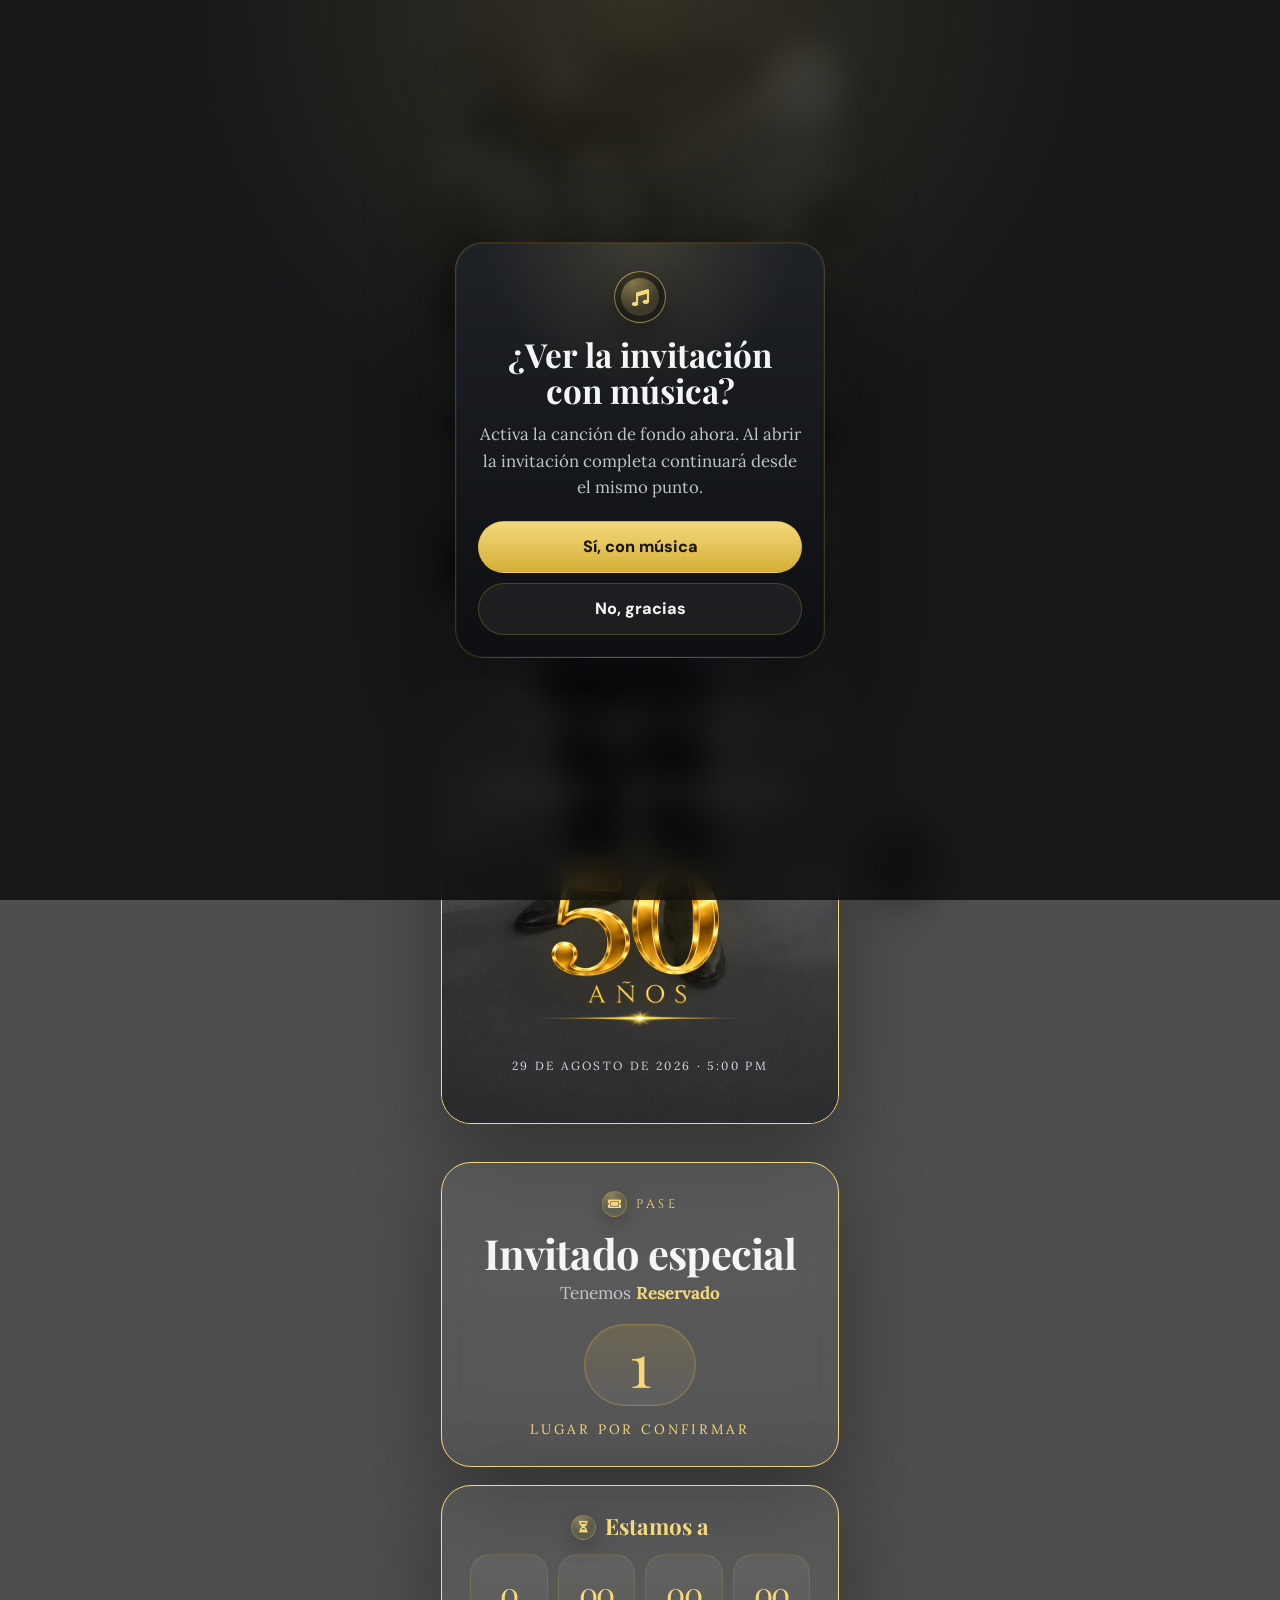
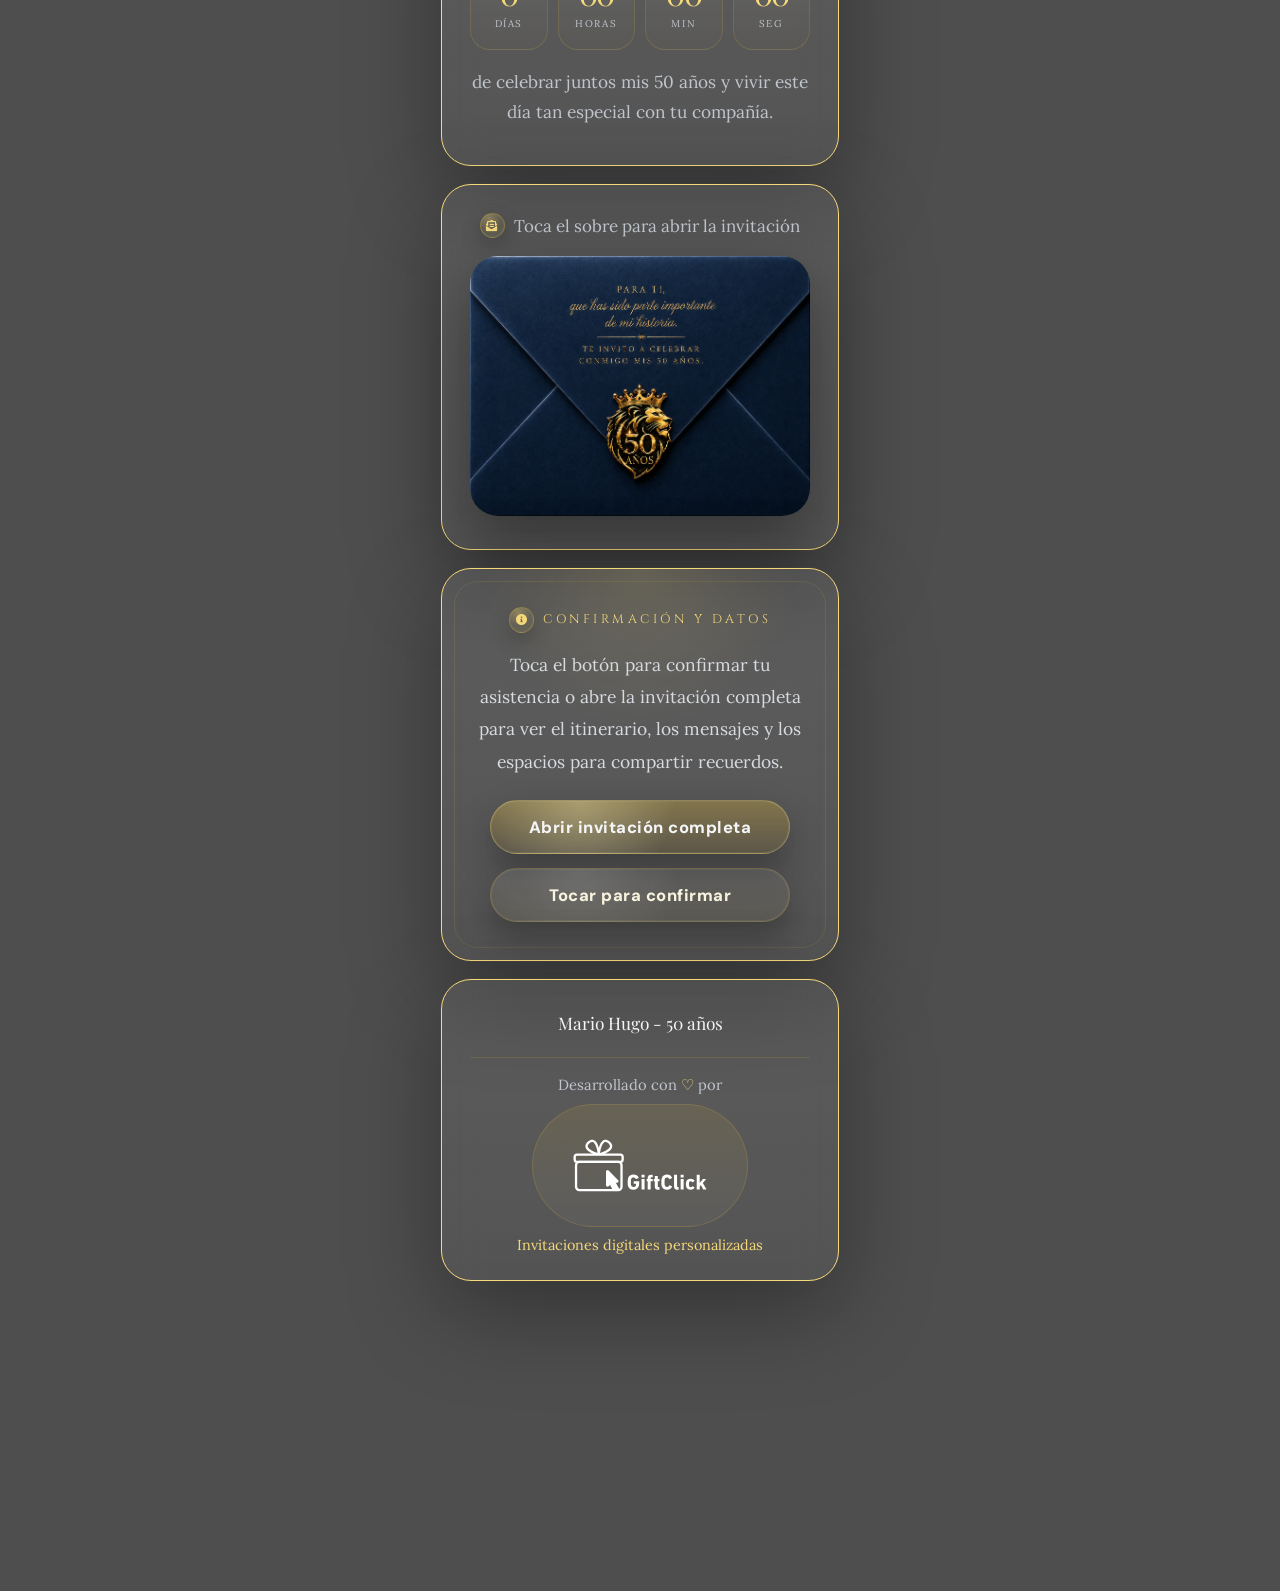
==== index.html @ 4c6c4f0a "sobreblue" ====
<!DOCTYPE html>
<html lang="es">
<head>
  <meta charset="UTF-8">
  <meta name="viewport" content="width=device-width, initial-scale=1.0">
  <title>Mario Hugo - 50 años</title>
  <meta name="description" content="Mario Hugo celebra 50 años. Te invito a compartir una noche de amistad, gratitud y grandes momentos el 29 de agosto de 2026.">
  <meta property="og:locale" content="es_PE">
  <meta property="og:type" content="website">
  <meta property="og:title" content="Invitación | Mario Hugo - 50 años">
  <meta property="og:description" content="Te invito a celebrar mis 50 años en una noche de amistad, gratitud y grandes momentos.">
  <meta property="og:image" content="assets/sobreblue.jpeg">
  <meta property="og:image:type" content="image/png">
  <meta property="og:image:width" content="1200">
  <meta property="og:image:height" content="630">
  <meta name="twitter:card" content="summary_large_image">
  <meta name="twitter:title" content="Invitación | Mario Hugo - 50 años">
  <meta name="twitter:description" content="Te invito a celebrar mis 50 años en una noche de amistad, gratitud y grandes momentos.">
  <meta name="twitter:image" content="assets/sobreblue.jpeg">
  <link rel="image_src" href="assets/sobreblue.jpeg">
  <link rel="stylesheet" href="https://fonts.googleapis.com/css2?family=Caveat:wght@400;700&amp;family=Cinzel:wght@400;600;700&amp;family=DM+Sans:wght@400;500;700;800&amp;family=Fraunces:opsz,wght@9..144,400;9..144,500;9..144,700;9..144,800&amp;family=Herr+Von+Muellerhoff&amp;family=Lora:wght@400;600&amp;family=Montserrat:wght@400;600;700&amp;family=Nunito:wght@400;600;700&amp;family=Playfair+Display:wght@400;600;700&amp;family=Roboto:wght@300;400;500&amp;display=swap">
  <link rel="stylesheet" href="https://use.fontawesome.com/releases/v5.6.1/css/all.css">
  <link rel="stylesheet" href="css/index.css">
  <link rel="stylesheet" href="css/invitacion-gray.css">
</head>
<body class="invitation-page cover-page" data-theme="birthday">
  <div id="content">
    <main class="page-shell cover-layout">
      <header class="hero-card cover-background overlay-surface">
        <div class="hero-stack">
          <p class="brand-line">Mario Hugo</p>
          <img style="margin-top: 150px;" class="hero-number" src="assets/logowell.png" alt="50 años">
          <h1 class="hero-name">Joven por siempre y para siempre</h1>
          <p class="hero-tag hero-tag--with-number hero-tag--cover-number">
            <img class="hero-tag-number hero-tag-number--large" src="assets/50bien.png" alt="50">
          </p>
          <p class="cover-date">29 de agosto de 2026 · 5:00 PM</p>
        </div>
      </header>

      <section class="pass-card card">
        <div class="section-title"><i class="fas fa-ticket-alt section-icon" aria-hidden="true"></i><span id="passes-title">Pase</span></div>
        <h2 id="name">Invitado especial</h2>
        <p class="reserved-line">Tenemos <span id="reserved-phrase">Reservado</span></p>
        <div id="passnumbers"><span id="passnumbers-value">1</span></div>
        <p id="places-text">Lugar por confirmar</p>
      </section>

      <section class="countdown-card card">
        <h2><i class="fas fa-hourglass-half section-icon" aria-hidden="true"></i><span>Estamos a</span></h2>
        <div id="timer" data-export-date="2026-08-29T17:00:00-04:00">
          <div class="time-unit">
            <div class="time-number" id="days">0</div>
            <div class="time-label">Días</div>
          </div>
          <div class="time-unit">
            <div class="time-number" id="hours">00</div>
            <div class="time-label">Horas</div>
          </div>
          <div class="time-unit">
            <div class="time-number" id="minutes">00</div>
            <div class="time-label">Min</div>
          </div>
          <div class="time-unit">
            <div class="time-number" id="seconds">00</div>
            <div class="time-label">Seg</div>
          </div>
        </div>
        <p class="hero-note">de celebrar juntos mis 50 años y vivir este día tan especial con tu compañía.</p>
      </section>

      <section class="envelope-card card">
        <p class="envelope-note"><i class="fas fa-envelope-open-text section-icon" aria-hidden="true"></i><span>Toca el sobre para abrir la invitación</span></p>
        <a href="home.html" id="envb" class="envelope-link" aria-label="Abrir invitación">
          <img class="envelope-image cartaInside" src="assets/sobreblue.jpeg" alt="Sobre de la invitación">
        </a>
      </section>

      <section class="card hero-span-2">
        <div class="section-title"><i class="fas fa-info-circle section-icon" aria-hidden="true"></i><span>Confirmación y datos</span></div>
        <p class="intro-copy">Toca el botón para confirmar tu asistencia o abre la invitación completa para ver el itinerario, los mensajes y los espacios para compartir recuerdos.</p>
        <div class="button-row">
          <a class="button" href="home.html">Abrir invitación completa</a>
          <a class="ghost-button" href="https://wa.me/51987584570?text=Hola%20Mario%20Hugo.%20Confirmo%20mi%20asistencia%20a%20tu%20cumplea%C3%B1os%20de%2050%20a%C3%B1os." target="_blank" rel="noreferrer">Tocar para confirmar</a>
        </div>
      </section>

      <footer class="footer-card brand-footer hero-span-2">
        <p class="footer-thanks">Mario Hugo - 50 años</p>
        <div class="giftclick-footer" aria-label="Publicidad GiftClick">
          <p class="made-with">Desarrollado con <span class="heartfooter">♡</span> por</p>
          <a class="giftclick-brand" href="https://www.facebook.com/giftclickbo" target="_blank" rel="noreferrer" aria-label="GiftClick">
            <img class="giftclick-logo" src="assets/giftclick-logo.svg" alt="GiftClick">
          </a>
          <p>Invitaciones digitales personalizadas</p>
        </div>
      </footer>
    </main>
  </div>

  <div id="music-player-bar" data-export-music-src="assets/music-nlllx8.mp3" data-export-music-title="Celebracion 50">
    <div id="player-content">
      <div id="track-info">
        <div id="track-title">Celebración 50</div>
        <div id="track-controls">
          <button id="play-btn" type="button" aria-label="Reproducir música">
            <svg viewBox="0 0 24 24" width="24" height="24" stroke="currentColor" fill="none">
              <polygon points="5 3 19 12 5 21 5 3"></polygon>
            </svg>
          </button>
          <button id="pause-btn" type="button" aria-label="Pausar música" style="display: none;">
            <svg viewBox="0 0 24 24" width="24" height="24" stroke="currentColor" fill="none">
              <line x1="10" y1="4" x2="10" y2="20"></line>
              <line x1="18" y1="4" x2="18" y2="20"></line>
            </svg>
          </button>
        </div>
      </div>
      <div id="progress-container">
        <div id="progress-bar">
          <div id="progress-current"></div>
        </div>
        <div id="time-display">00:00</div>
      </div>
    </div>
  </div>

  <script src="js/index.js"></script>
</body>
</html>
---- css/index.css ----
#editor-toolbar { position: fixed; top: 0px; left: 0px; right: 0px; box-sizing: border-box; z-index: 9998; min-height: 56px; padding: 10px 16px; background: linear-gradient(90deg, rgb(20, 184, 196) 0%, rgb(46, 139, 240) 56%, rgb(93, 61, 232) 100%); border-width: medium medium 1px; border-style: none none solid; border-color: currentcolor currentcolor rgba(255, 255, 255, 0.18); border-image: initial; backdrop-filter: blur(8px); border-radius: 0px; display: flex; justify-content: space-between; align-items: center; gap: 12px; overflow: auto hidden; box-shadow: rgba(0, 0, 0, 0.08) 0px 1px 0px; }
.toolbar-left, .toolbar-right { display: flex; gap: 6px; align-items: center; flex-wrap: nowrap; }
.toolbar-left { flex: 1 1 0%; justify-content: flex-start; min-width: 0px; }
.toolbar-right { flex: 1 1 0%; justify-content: flex-end; min-width: 0px; }
.toolbar-btn { padding: 8px 12px; border: 1px solid rgba(255, 255, 255, 0.24); background: rgba(255, 255, 255, 0.08); color: rgb(255, 255, 255); border-radius: 999px; cursor: pointer; font-size: 12px; font-weight: 600; transition: background 0.2s, border-color 0.2s, color 0.2s; font-family: "DM Sans", sans-serif; white-space: nowrap; display: inline-flex; align-items: center; gap: 6px; line-height: 1; }
.toolbar-btn svg { width: 14px; height: 14px; flex-shrink: 0; opacity: 0.95; }
.toolbar-btn:hover { background: rgba(255, 255, 255, 0.18); color: rgb(255, 255, 255); border-color: rgba(255, 255, 255, 0.35); }
.toolbar-btn.save { background: rgba(255, 255, 255, 0.16); border-color: rgba(255, 255, 255, 0.35); color: rgb(255, 255, 255); }
.toolbar-btn.save:hover { background: rgba(255, 255, 255, 0.24); color: rgb(255, 255, 255); border-color: rgba(255, 255, 255, 0.42); }
.toolbar-btn.publish { background: rgb(255, 255, 255); border-color: rgb(255, 255, 255); color: rgb(76, 29, 149); font-weight: 700; }
.toolbar-btn.publish:hover { background: rgba(255, 255, 255, 0.92); color: rgb(59, 22, 118); border-color: rgba(255, 255, 255, 0.92); }
.toolbar-btn.music { background: rgba(255, 255, 255, 0.08); border-color: rgba(255, 255, 255, 0.24); color: rgb(255, 255, 255); }
.toolbar-btn.music:hover { background: rgba(255, 255, 255, 0.18); border-color: rgba(255, 255, 255, 0.35); color: rgb(255, 255, 255); }
.toolbar-btn.live { background: rgb(63, 31, 148); border-color: rgb(63, 31, 148); color: rgb(255, 255, 255); }
.toolbar-btn.live:hover { background: rgb(49, 23, 123); color: rgb(255, 255, 255); border-color: rgb(49, 23, 123); }
.toolbar-btn.download { background: rgba(15, 118, 110, 0.9); border-color: rgba(255, 255, 255, 0.35); color: rgb(255, 255, 255); }
.toolbar-btn.download:hover { background: rgb(15, 118, 110); border-color: rgba(255, 255, 255, 0.55); }
.toolbar-btn.back { background: rgba(255, 255, 255, 0.08); border-color: rgba(255, 255, 255, 0.24); color: rgb(255, 255, 255); }
.toolbar-btn.back:hover { background: rgba(255, 255, 255, 0.18); border-color: rgba(255, 255, 255, 0.35); color: rgb(255, 255, 255); }
.toolbar-btn.modify { background: rgba(255, 255, 255, 0.08); border-color: rgba(255, 255, 255, 0.24); color: rgb(255, 255, 255); }
.toolbar-btn.modify:hover { background: rgba(255, 255, 255, 0.18); color: rgb(255, 255, 255); border-color: rgba(255, 255, 255, 0.35); }
#template-switcher { min-width: 180px; }
#template-switcher option { color: rgb(31, 19, 78); background: rgb(255, 255, 255); }
#status-message { color: rgba(255, 255, 255, 0.9); font-size: 11px; font-style: normal; font-weight: 500; letter-spacing: 0.03em; min-width: 200px; text-align: right; white-space: nowrap; opacity: 0.92; margin-left: 10px; }
@media (max-width: 900px) {
  #editor-toolbar { align-items: flex-start; flex-direction: column; padding: 10px 12px; }
  .toolbar-left, .toolbar-right { width: 100%; justify-content: flex-start; }
  #status-message { min-width: 0px; width: 100%; text-align: left; display: none; }
}
#content { display: none; width: 100%; max-width: 100%; }
body.read-only-view #content { padding-top: 30px !important; }
body.legacy-model-mode #content { padding-inline: 0px !important; padding-bottom: calc(150px + env(safe-area-inset-bottom, 0px)) !important; width: 100% !important; max-width: none !important; }
body.legacy-model-mode.read-only-view #content { padding-top: 0px !important; }
#loader { display: flex; flex-direction: column; justify-content: center; align-items: center; position: fixed; top: 0px; left: 0px; width: 100%; height: 100%; background-color: white; z-index: 9999; }
.loader1 { margin-top: -120px; }

@import url("https://fonts.googleapis.com/css2?family=Fraunces:ital,opsz,wght@0,9..144,100..900;1,9..144,100..900&display=swap");
@import url("https://fonts.googleapis.com/css2?family=Roboto:ital,wght@0,100;0,300;0,400;0,500;0,700;0,900;1,100;1,300;1,400;1,500;1,700;1,900&display=swap");
@import url("https://fonts.googleapis.com/css2?family=Calligraffitti&family=Dancing+Script:wght@400..700&display=swap");
@import url("https://fonts.googleapis.com/css2?family=PT+Serif:ital,wght@0,400;0,700;1,400;1,700&display=swap");
body { margin: 0px; padding: 0px; overflow-x: hidden; background-color: rgba(206, 206, 206, 0.16); font-family: Fraunces, Arial, sans-serif; width: 100%; height: 100vh; }
.flores { opacity: 0; }
#qrcode { width: 300px; }
#svggiftclick { width: 200px; height: 100px; margin-bottom: -29px; margin-left: -35px; }
#footerlink { background-color: transparent; margin: 0px; padding: 0px; width: 50px; height: 50px; box-shadow: none; }
footer { text-align: center; background-color: rgb(16, 83, 59); height: 150px; width: 100%; position: relative; margin-top: 160px; }
footer div p { margin-left: 50px; }
footer > p { font-size: 12px; }
.footergitfclick { text-align: center; display: flex; flex-direction: row; justify-content: space-around; align-items: center; }
.fl1 { text-align: center; margin-bottom: 2px; }
#envb { color: transparent; background-color: transparent; width: 350px; height: 360px; display: inline-block; }
h4 { text-align: center; color: rgb(16, 83, 59); }
#envb:hover { box-shadow: black 5px 8px 20px; }
.carta img { width: 380px; margin-top: -10px; margin-left: -15px; }
.cartaInside:hover { box-shadow: 5px 8px 20px !important; cursor: pointer; }
.backhome { text-align: center; margin-top: 50px; z-index: 5; position: relative; }
.backhome a, b2 { box-shadow: silver 5px 10px 15px; }
.backhome a:hover { box-shadow: gray 5px 10px 15px; }
.b2:hover { box-shadow: gray 5px 10px 15px; }
.fl { width: 250px; text-align: center; }
.textlet { display: flex; flex-direction: row; justify-content: center; font-size: 27px; }
.textlet2 { margin-bottom: -10px; }
.textlet1 { text-align: center; }
.textlet33 { display: block; margin-left: 25px; }
.textlet2 { font-size: 60px; color: rgb(199, 110, 66); margin-top: -2px; }
.letering { text-align: center; margin-top: 0px; font-family: "Dancing Script", cursive; font-optical-sizing: auto; font-weight: 800; font-style: normal; font-size: 60px; color: transparent; background-image: linear-gradient(90deg, rgb(155, 168, 160) 0%, rgb(100, 121, 108) 50%, rgb(16, 83, 59) 100%); background-clip: text; padding-inline: 15px; }
.floresHome { margin-top: -100px; }
.carta { text-align: center; margin-top: 25px; }
#floresHome { width: 250px; margin-top: -100px; z-index: -1; position: relative; opacity: 0; }
.totens { display: grid; grid-template-columns: 1fr 1fr; width: auto; place-items: center; gap: 20px; text-align: center; margin-bottom: 50px; }
.toten3 { grid-area: 1 / 1 / 2 / 2; }
.toten3a { grid-area: 2 / 1 / 3 / 2; }
.toten4 { width: 150px; grid-area: 1 / 2 / 2 / 3; }
.toten4a { grid-area: 2 / 2 / 3 / 3; }
.toten1 { margin-top: -15px; grid-area: 1 / 1 / 2 / 2; }
.toten2 { grid-area: 1 / 2 / 2 / 3; }
.toten1a { grid-area: 2 / 1 / 3 / 2; }
.toten2a { grid-area: 2 / 2 / 3 / 3; }
.templetext { margin-top: -45px; }
.toten3 { margin-top: 60px; }
.vendimiatext { padding-top: 15px; }
.countdown { text-align: center; font-weight: 200; color: rgb(185, 212, 195); position: absolute; background-color: rgba(0, 0, 0, 0.22); top: 0px; left: 0px; right: 0px; margin: 0px auto; width: 100%; padding-top: 20px; }
.countdown h1 { font-weight: 500; text-transform: uppercase; }
.countdown h2 { font-weight: 400; }
#timer { display: flex; justify-content: center; align-items: center; background-color: rgba(0, 0, 0, 0.25); padding: 20px; border-radius: 10px; box-shadow: rgba(0, 0, 0, 0.1) 0px 0px 10px; }
.time-unit { font-size: 48px; margin: 0px 5px; }
.time-labels { display: flex; justify-content: center; margin-top: 10px; }
.time-label { font-size: 18px; margin: 0px 10px; font-weight: 400; padding-inline-end: 15px; }
#containerroses { width: 100%; height: 100%; position: fixed; top: 0px; left: 0px; z-index: 1; overflow: hidden; }
.dot { width: 35px; height: 35px; position: absolute; background: none center center / 100% 100% no-repeat; }
#logo { left: 50%; top: 50%; position: absolute; border-radius: 10px; transform: translate(-50%, -50%); }
#png-container { background-image: url("../assets/ondas-1611cfx.png"); background-size: cover; background-position: center center; height: 185px; margin-top: -160px; z-index: 6; position: relative; }
.flores { width: 50%; padding-top: 500px; margin-bottom: -45px; z-index: 2; }
.flores1 { width: 50%; padding-top: 500px; margin-bottom: -40px; visibility: hidden; }
.name-special { font-family: "Dancing Script", cursive; font-optical-sizing: auto; font-weight: 800; font-style: normal; font-size: 55px; rotate: -15deg; color: rgb(52, 99, 80); z-index: 2; overflow: hidden; }
.containerf { margin-top: -285px; z-index: 2; }
.lineH { display: flex; justify-content: center; z-index: 2; }
svg#flower-frame { width: 100%; padding-top: 70px; padding-bottom: 25px; z-index: 2; position: relative; }
.date span { font-size: 100px; z-index: 2; }
.lineA { z-index: 2; font-size: 180px; margin-top: -60px; margin-bottom: -60px; font-family: "PT Serif"; font-weight: 1000; color: transparent; }
#Footer_group_1_, [id^="PinkFlowerGroup"], [id^="BaseGroup"] path, [id^="LeafGroup"] path, path[id^="Stroke"], g[id^="BudGroup"] g[id^="BudGroup"] g[id^="Bud"], #Bud8_1_, #Bud10_1_, #Bud23_1_, #Bud26_1_, [id^="Dots"], [id^="Flourish"] { visibility: hidden; }
.leave2 { position: absolute; top: -31%; right: 50%; transform: translateX(-50%); width: 263px; height: 224px; animation: 2s ease-out 0s 1 normal forwards running fall; }
.leave2 img { position: absolute; top: 0px; left: 0px; width: 100%; height: 100%; filter: opacity(70%); }
@keyframes fall { 
  0% { transform: translateY(-100%) rotate(0deg); }
  100% { transform: translateY(100%) rotate(360deg); }
}
.leave2 path { stroke-width: 2; stroke: white; stroke-dasharray: 500; stroke-dashoffset: 500; animation: 6s ease 0s 1 normal forwards running draw; }
.leave { position: absolute; top: 60%; right: 0px; transform: translateY(-50%); width: 230px; height: 394px; }
.leave svg { width: 130%; height: 70%; overflow: hidden; vertical-align: middle; }
.leave path { stroke-width: 2; stroke: white; stroke-dasharray: 500; stroke-dashoffset: 500; animation: 6s ease 0s 1 normal forwards running draw; }
@keyframes draw { 
  0% { stroke-dashoffset: 500; }
  100% { stroke-dashoffset: 0; }
}
p { color: rgb(100, 121, 108); margin-top: 0px; margin-bottom: 10px; }
a { text-decoration: none; color: white; background-color: rgb(16, 83, 59); border-radius: 15px; padding: 10px 15px; box-shadow: rgba(0, 0, 0, 0.2) 0px 2px 5px; }
.tittle { margin-bottom: 10px; margin-top: 25px; }
#openModalBtn { text-decoration: none; color: white; background-color: rgb(16, 83, 59); border-radius: 15px; padding: 10px 15px; box-shadow: rgba(0, 0, 0, 0.2) 0px 2px 5px; border-width: medium; border-style: none; border-color: currentcolor; border-image: initial; cursor: pointer; font-size: 16px; font-family: Fraunces, Arial, sans-serif; }
#openModalBtn:hover { box-shadow: gray 5px 10px 15px; }
.container { background-image: url("../assets/golden-151hbz9.jpg"); background-size: cover; background-position: center center; display: flex; flex-direction: column; justify-content: center; align-items: center; }
.animation5, .container1, .container2, .container3, .container4 { opacity: 0; transition: opacity 1.5s ease-out; margin-top: 80px; }
.animation5.show, .container1.show, .container2.show, .container3.show, .container4.show { opacity: 1; }
.container1 { background-image: url("../assets/golden1-1ww433a.jpg"); background-size: cover; background-position: center center; display: flex; flex-direction: column; justify-content: center; align-items: center; }
.container2 { background-image: url("../assets/golden2-1j0ussv.jpg"); background-size: cover; background-position: center center; display: flex; flex-direction: column; justify-content: center; align-items: center; }
.container3 { background-image: none; background-size: cover; background-position: center center; display: flex; flex-direction: column; justify-content: center; align-items: center; }
#space { margin-bottom: 30px; }
.container3-5 { background-image: url("../assets/download-1aw3yct.svg"); background-size: cover; background-position: center center; display: flex; flex-direction: column; justify-content: center; align-items: center; }
.container4 { background-image: url("../assets/golden4-zfjnz5.jpg"); background-size: cover; background-position: center center; display: flex; flex-direction: column; justify-content: center; align-items: center; }
.container5 { background-image: url("../assets/golden5-m8d8ya.jpg"); background-size: cover; background-position: center center; display: flex; flex-direction: column; justify-content: center; align-items: center; }
.containerHome { background-image: url("../assets/golden6-y966t7.jpg"); background-size: cover; background-position: center center; display: flex; flex-direction: column; justify-content: center; align-items: center; margin-bottom: 100px; }
.lineY { display: inline-flex; justify-content: center; padding: 0px; height: 80px; }
.names { display: block; background-image: linear-gradient(90deg, rgb(155, 168, 160) 0%, rgb(100, 121, 108) 50%, rgb(16, 83, 59) 100%); background-clip: text; z-index: 1; text-align: center; overflow: hidden; position: relative; margin-top: 25px; opacity: 0; transform: translateX(-100px); transition: opacity 1s ease-out, transform 1s ease-out; }
.names.show { opacity: 1; transform: translateX(0px); }
.name-1, .name-2 { font-size: 2.5rem; color: transparent; padding-inline: 20px; }
.name-2 { }
.heart { position: absolute; z-index: 1; width: 50px; height: 0px; }
.heart::before, .heart::after { position: absolute; content: ""; left: 25px; top: 0px; width: 25px; height: 40px; background: rgb(52, 99, 80); border-radius: 25px 25px 0px 0px; transform: rotate(-45deg); transform-origin: 0px 100%; }
.heart::after { left: 0px; transform: rotate(45deg); transform-origin: 100% 100%; }
.heart { animation-name: heart; animation-duration: 2s; animation-delay: 1s; animation-iteration-count: infinite; }
@keyframes heart { 
  0% { transform: scale(1); }
  33% { transform: scale(1); }
  66% { transform: scale(1.25); }
  100% { transform: scale(1); }
}
.anim-anillos { width: 150px; height: 150px; margin: auto auto 50px; }
.anillo-move1, .anillo-move2 { stroke: rgb(16, 83, 59); stroke-width: 3.5px; fill-opacity: 0; }
.anillo-path { stroke: rgb(16, 83, 59); stroke-width: 1.69px; fill-opacity: 0; animation: 3s ease-in 3s infinite normal none running jump-and-fade; }
@keyframes jump-and-fade { 
  0% { animation-timing-function: ease-in; opacity: 0; transform: translateY(45px); }
  24% { opacity: 0; }
  40% { animation-timing-function: ease-in; transform: translateY(24px); }
  70% { opacity: 1; animation-timing-function: ease-in; transform: translateY(12px); }
  82% { animation-timing-function: ease-in; transform: translateY(6px); }
  93% { animation-timing-function: ease-in; transform: translateY(4px); }
  25%, 55%, 75%, 87% { animation-timing-function: ease-out; transform: translateY(0px); }
  100% { animation-timing-function: ease-out; opacity: 1; transform: translateY(0px); }
}
.anillo-path1 { stroke: rgb(16, 83, 59); stroke-width: 1.69px; fill-opacity: 0; animation: 3s ease 0s infinite normal none running jump-and-fade1; }
@keyframes jump-and-fade1 { 
  0% { opacity: 0.3; transform: translateY(0px); }
  50% { opacity: 0.7; transform: translateY(-15px); }
  80% { opacity: 1; transform: translateY(-5px); }
  100% { opacity: 0.8; transform: translateY(-2px); }
}
.anillo-move1 { animation: 3s ease 0s infinite normal none running move-left-right; }
.anillo-move2 { animation: 3s ease 0s infinite normal none running move-right-left; }
@keyframes move-right-left { 
  0% { transform: translateX(0px); }
  50% { transform: translateX(15%); }
  100% { transform: translateX(0px); }
}
@keyframes move-left-right { 
  0% { transform: translateX(0px); }
  50% { transform: translateX(-15%); }
  100% { transform: translateX(0px); }
}
.anim-fiesta { width: 130px; height: 130px; margin: 45px auto auto; }
.anim-fiesta svg { width: 100%; height: 100%; transform: translate3d(0px, 0px, 0px); }
.anim-fiesta path { stroke-linecap: round; stroke-linejoin: miter; fill-opacity: 0; stroke-miterlimit: 10; stroke: rgb(16, 83, 59); stroke-opacity: 1; stroke-width: 3.531; }
.anim-fiesta { fill-opacity: 0; animation: 3s ease 0s infinite normal none running jump-and-fade2; }
@keyframes jump-and-fade2 { 
  0% { opacity: 0.2; transform: translateY(0px); }
  50% { opacity: 0.5; transform: translateY(-15px); }
  70% { opacity: 0.7; transform: translateY(-5px); }
  100% { opacity: 1; transform: translateY(-2px); }
}
#music-controls button:hover { background-color: rgb(207, 116, 17); }
.frame { display: flex; flex-direction: row; justify-content: space-around; align-items: center; height: 60px; width: 115px; position: relative; box-shadow: rgba(255, 255, 255, 0.6) -7px -7px 20px 0px, rgba(255, 255, 255, 0.6) -4px -4px 5px 0px, rgba(0, 0, 0, 0.133) 7px 7px 20px 0px, rgba(0, 0, 0, 0.067) 4px 4px 5px 0px, rgba(255, 255, 255, 0.6) 0px 0px 0px 0px inset, rgba(0, 0, 0, 0.067) 0px 0px 0px 0px inset, rgba(255, 255, 255, 0.6) 0px 0px 0px 0px inset, rgba(0, 0, 0, 0.067) 0px 0px 0px 0px inset; transition: box-shadow 0.6s cubic-bezier(0.79, 0.21, 0.06, 0.81); border-radius: 20px; background-color: rgba(255, 195, 101, 0.4); margin-left: 70%; z-index: 5; }
.btn { height: 20px; width: 10px; border-radius: 30px; background: rgb(128, 110, 48); display: flex; flex-direction: column; justify-content: center; align-items: center; -webkit-tap-highlight-color: transparent; box-shadow: rgba(255, 255, 255, 0.6) -7px -7px 20px 0px, rgba(255, 255, 255, 0.6) -4px -4px 5px 0px, rgba(0, 0, 0, 0.133) 7px 7px 20px 0px, rgba(0, 0, 0, 0.067) 4px 4px 5px 0px; transition: box-shadow 0.6s cubic-bezier(0.79, 0.21, 0.06, 0.81); font-size: 15px; color: rgb(193, 197, 200); text-decoration: none; }
.btn:hover { background: radial-gradient(circle, rgb(0, 255, 255) 0%, rgb(224, 229, 236) 60%); color: rgba(255, 0, 0, 0.5); animation: 3s linear 0s infinite normal none running colorchange; }
.btn:active { box-shadow: rgba(255, 255, 255, 0.5) 4px 4px 6px 0px, rgba(116, 125, 136, 0.2) -4px -4px 6px 0px, rgba(255, 255, 255, 0.5) -4px -4px 6px 0px inset, rgba(116, 125, 136, 0.3) 4px 4px 6px 0px inset; }
.b2 { text-align: center; }
.modal { display: none; position: fixed; z-index: 1; left: 0px; top: 0px; width: 100%; height: 100%; overflow: auto; background-color: rgba(0, 0, 0, 0.8); }
.modal-content { background-color: white; margin: 15% auto; padding: 20px; border: 1px solid rgb(136, 136, 136); width: 80%; max-width: fit-content; text-align: center; }
.modal-content img { width: 100%; height: auto; }
.close { color: rgb(170, 170, 170); float: right; font-size: 28px; font-weight: bold; }
.close:hover, .close:focus { color: black; text-decoration: none; cursor: pointer; }
@media (min-width: 501px) {
  body { max-width: 500px; margin: auto; }
  .countdown { width: 500px; padding-top: 335px; }
  #containerroses { padding: 25%; }
  #logo { top: 60%; transform: translate(-50%, -60%); }
  .dot { width: 45px; height: 45px; }
}
@media (min-width: 800px) {
  #containerroses { margin: auto; padding-left: 840px; }
}
@media (max-width: 398px) {
  #svggiftclick { margin-bottom: 0px; margin-left: 1%; margin-top: -20px; }
  footer { height: 170px; padding-top: 23px; }
  footer div p { margin-left: 0px; text-align: center; }
  .footnumber { margin: -25px; }
  .footergitfclick { display: flex; flex-direction: column; }
  .carta img { width: 300px; }
  #envb { width: 270px; height: 196px; }
}

.firefly { position: fixed; pointer-events: none; border-radius: 50%; z-index: 1; box-shadow: rgba(0, 180, 255, 0.25) 0px 0px 18px 8px; transition: filter 0.3s; mix-blend-mode: lighten; }
.foreground-firefly { width: 12px; height: 12px; filter: blur(1px); position: fixed; top: 0px; left: 0px; }
.background-firefly { width: 7px; height: 7px; filter: blur(2.5px); position: fixed; top: 0px; left: 0px; }

#passnumbers { border: 3px solid rgb(100, 121, 108); text-align: center; padding-inline: 50px; font-size: 80px; margin: 15px; }
.personal { display: flex; place-items: center; flex-direction: column; }

#music-player-bar { position: fixed; bottom: 0px; left: 0px; right: 0px; width: 95%; background: rgba(13, 12, 59, 0.55); backdrop-filter: blur(10px); border-top: 1px solid rgba(255, 255, 255, 0.1); color: rgb(255, 255, 255); padding: 7px 0px; z-index: 1000; font-family: "Helvetica Neue", Arial, sans-serif; border-radius: 40px; margin: 3%; box-shadow: rgba(0, 0, 0, 0.15) 0px -10px 30px; }
#player-content { max-width: 800px; margin: 5px auto; display: flex; flex-direction: column; gap: 5px; padding: 0px 40px; }
#track-info { display: flex; justify-content: space-between; align-items: center; }
#track-title { font-size: 18px; font-weight: 500; letter-spacing: 0.5px; position: relative; padding-left: 28px; }
#track-title::before { content: "♪"; position: absolute; left: 0px; top: 50%; transform: translateY(-50%); font-size: 24px; color: rgb(255, 255, 255); }
#track-controls { display: flex; align-items: center; gap: 10px; }
#play-btn, #pause-btn { background: rgba(255, 255, 255, 0.1); border-width: medium; border-style: none; border-color: currentcolor; border-image: initial; border-radius: 50%; width: 48px; height: 48px; display: flex; align-items: center; justify-content: center; cursor: pointer; transition: 0.3s; color: white; }
#play-btn:hover, #pause-btn:hover { background: rgba(255, 255, 255, 0.2); transform: scale(1.05); }
#progress-container { display: flex; align-items: center; gap: 15px; }
#progress-bar { flex-grow: 1; height: 4px; background-color: rgba(255, 255, 255, 0.2); border-radius: 2px; position: relative; }
#progress-current { position: absolute; left: 0px; top: 0px; height: 100%; width: 0%; background-color: rgb(255, 255, 255); border-radius: 2px; }
#time-display { font-size: 14px; font-weight: 300; min-width: 50px; text-align: center; }
@media (min-width: 768px) {
  #player-content { flex-direction: row; gap: 20px; }
  #track-info { width: 40%; }
  #progress-container { width: 60%; }
}
body.read-only-view #editor-toolbar, body.read-only-view .editor-floating-btn, body.read-only-view .editor-drag-handle, body.read-only-view .editor-toolbar { display: none !important; }


        html {
            margin: 0;
            padding: 0;
            min-height: 100%;
            overflow-y: visible;
            background-color: rgba(206, 206, 206, 0.16);
            background-image: none;
            background-repeat: repeat;
            background-position: 0% 0%;
            background-size: auto;
        }
        body {
            margin: 0;
            padding: 0;
            min-height: 100vh;
            overflow-x: hidden;
            padding-bottom: 140px;
            background-color: rgba(206, 206, 206, 0.16);
            background-image: none;
            background-repeat: repeat;
            background-position: 0% 0%;
            background-size: auto;
        }
        body.legacy-model-mode {
            margin: 0 auto !important;
            padding-bottom: 0 !important;
        }
        #content {
            display: block !important;
            visibility: visible !important;
        }
        body:not(.legacy-model-mode) #content {
            width: 100% !important;
            max-width: 625px !important;
            margin: 0 auto !important;
            padding: 45px 10px 140px !important;
        }
        body.legacy-model-mode #content {
            width: 100% !important;
            max-width: 100% !important;
            margin: 0 auto !important;
            padding: 0 0 150px !important;
        }
        #editor-toolbar, #loader, .editor-floating-btn, .editor-drag-handle,
        .editor-toolbar, .image-editable-overlay, #invitation-preview-modal,
        #editor-toast-container, #editor-modal-overlay, #editor-bg-panel {
            display: none !important;
        }
---- css/invitacion-gray.css ----
:root {
  --inv-bg-0: #0c0d10;
  --inv-bg-1: #0c0d10;
  --inv-bg-2: #1d2127;
  --inv-surface: rgba(255, 255, 255, 0.06);
  --inv-surface-strong: rgba(255, 255, 255, 0.1);
  --inv-line: rgb(245 216 122);
  --inv-text: #f4f5f7;
  --inv-muted: #c0c5cc;
  --inv-muted-2: rgb(245 216 122);;
  --inv-gold: #d4af37;
  --inv-gold-soft: rgba(212, 175, 55, 0.16);
  --inv-gold-strong: #f4d87a;
  --inv-accent: #d7dbe0;
  --inv-accent-strong: #ffffff;
  --inv-shadow: 0 30px 90px rgba(0, 0, 0, 0.34);
  --inv-radius-xl: 30px;
  --inv-radius-lg: 24px;
  --inv-radius-md: 18px;
  --inv-font-body: "Lora", "DM Sans", serif;
  --inv-font-ui: "DM Sans", "Helvetica Neue", Arial, sans-serif;
  --inv-font-serif: "Playfair Display", "Fraunces", serif;
  --inv-font-script: "Herr Von Muellerhoff", "Caveat", cursive;
  --inv-font-smallcaps: "Cinzel", "Playfair Display", serif;
}

*, *::before, *::after {
  box-sizing: border-box;
}

html {
  scroll-behavior: smooth;
  background: var(--inv-bg-0);
  overflow-x: clip;
}

body.invitation-page {
  margin: 0;
  min-height: 100vh;
  height: auto;
  width: 100%;
  max-width: none !important;
  overflow-x: clip;
  background:#4e4e4e;
  color: var(--inv-text);
  font-family: var(--inv-font-body);
  font-size: 17px;
}

body.invitation-page::before {
  content: "";
  position: fixed;
  inset: 0;
  pointer-events: none;
  background-image: radial-gradient(rgba(255, 255, 255, 0.055) 1px, transparent 1px);
  background-size: 24px 24px;
  opacity: 0.35;
  mix-blend-mode: soft-light;
}

body.invitation-page #content {
  display: block;
  width: 100%;
  max-width: none !important;
  min-height: 100vh;
  margin: 0 !important;
  padding: clamp(18px, 3.5vw, 42px) 0 calc(170px + env(safe-area-inset-bottom, 0px)) !important;
  padding-inline: 0 !important;
  box-sizing: border-box;
}

body.invitation-page .page-shell {
  width: min(100%, 430px);
  margin: 0 auto;
  padding: 0 16px;
  box-sizing: border-box;
  position: relative;
  z-index: 1;
}

body.invitation-page .hero-card,
body.invitation-page .card,
body.invitation-page .pass-card,
body.invitation-page .timeline-card,
body.invitation-page .resource-card,
body.invitation-page .footer-card {
  width: 100%;
  min-width: 0;
  background: linear-gradient(180deg, rgba(255, 255, 255, 0.08), rgba(255, 255, 255, 0.04));
  border: 1px solid var(--inv-line);
  border-radius: var(--inv-radius-xl);
  box-shadow: var(--inv-shadow), 0 0 0 1px rgba(212, 175, 55, 0.04);
  backdrop-filter: blur(18px);
}

body.invitation-page .hero-card {
  padding: clamp(24px, 5vw, 40px);
  text-align: center;
  overflow: hidden;
}

body.invitation-page .card,
body.invitation-page .pass-card,
body.invitation-page .timeline-card,
body.invitation-page .resource-card,
body.invitation-page .footer-card {
  padding: clamp(20px, 4vw, 28px);
}

body.invitation-page .stack {
  display: grid;
  gap: 18px;
}

body.invitation-page .brand-line {
  margin: 0 0 14px;
  color: var(--inv-gold-strong);
  font-family: var(--inv-font-smallcaps);
  letter-spacing: 0.34em;
  text-transform: uppercase;
  font-size: 0.75rem;
}

body.invitation-page .hero-name,
body.invitation-page .story-title,
body.invitation-page .section-title,
body.invitation-page .closing-title,
body.invitation-page .date-line,
body.invitation-page .time-line {
  font-family: var(--inv-font-serif);
}

body.invitation-page .hero-name {
  margin: 0;
  font-family: var(--inv-font-script);
  font-size: clamp(3rem, 10vw, 5.4rem);
  line-height: 0.8;
  letter-spacing: 0.02em;
  font-weight: 400;
}

body.invitation-page .hero-copy {
  margin: 18px auto 0;
  max-width: 44rem;
  color: var(--inv-muted);
  font-size: 1.08rem;
  line-height: 1.75;
}

body.invitation-page .hero-number {
  display: block;
  width: min(100%, 310px);
  margin: 18px auto 10px;
  filter: drop-shadow(0 24px 45px rgba(0, 0, 0, 0.38)) drop-shadow(0 0 16px rgba(212, 175, 55, 0.14));
  object-fit: contain;
}

body.invitation-page .hero-tag {
  margin: 0;
  font-family: var(--inv-font-smallcaps);
  color: var(--inv-gold-strong);
  font-size: clamp(0.86rem, 2.2vw, 1.05rem);
  letter-spacing: 0.28em;
  text-transform: uppercase;
}

body.invitation-page .hero-tag--with-number {
  display: inline-flex;
  align-items: center;
  justify-content: center;
  flex-wrap: wrap;
  gap: 0.38em;
  letter-spacing: 0.18em;
}

body.invitation-page .hero-tag--with-number span {
  display: inline-block;
}

body.invitation-page .hero-tag-number {
  display: inline-block;
  width: clamp(3.4rem, 12vw, 5rem);
  height: auto;
  margin: -0.28em 0;
  object-fit: contain;
  vertical-align: middle;
  filter: drop-shadow(0 8px 16px rgba(0, 0, 0, 0.34)) drop-shadow(0 0 12px rgba(212, 175, 55, 0.18));
}

body.invitation-page .hero-tag--cover-number {
  display: grid;
  justify-items: center;
  gap: 0.1em;
  letter-spacing: 0.22em;
}

body.invitation-page .hero-tag-number--large {
  width: 100%;
  margin: -0.32em 0 -0.2em;
  filter: drop-shadow(0 14px 24px rgba(0, 0, 0, 0.42)) drop-shadow(0 0 18px rgba(212, 175, 55, 0.24));
}

body.invitation-page .hero-tag--cover-number span {
  color: var(--inv-gold-strong);
  font-size: 1.15em;
  letter-spacing: 0.32em;
}

body.invitation-page .pass-card {
  margin-top: 20px;
  text-align: center;
}

body.invitation-page .section-title {
  margin: 0;
  color: var(--inv-gold-strong);
  font-family: var(--inv-font-smallcaps);
  letter-spacing: 0.28em;
  text-transform: uppercase;
  font-size: 0.78rem;
  display: inline-flex;
  align-items: center;
  gap: 9px;
}

body.invitation-page #name {
  margin: 14px 0 8px;
  font-family: var(--inv-font-serif);
  font-size: clamp(1.6rem, 4.8vw, 2.6rem);
  line-height: 1.05;
  letter-spacing: -0.02em;
  color: var(--inv-text);
}

body.invitation-page .reserved-line {
  margin: 0;
  color: var(--inv-muted);
  font-size: 1.08rem;
}

body.invitation-page #reserved-phrase {
  color: var(--inv-gold-strong);
  font-weight: 700;
}

body.invitation-page #passnumbers {
  display: inline-flex;
  align-items: center;
  justify-content: center;
  min-width: 112px;
  min-height: 82px;
  margin: 20px 0 14px;
  padding: 0 30px;
  border-radius: 999px;
  border: 1px solid rgba(212, 175, 55, 0.38);
  background: linear-gradient(180deg, rgba(212, 175, 55, 0.16), rgba(255, 255, 255, 0.05));
  color: var(--inv-gold-strong);
  font-family: var(--inv-font-serif);
  font-size: clamp(2rem, 7vw, 3.8rem);
  line-height: 1;
  letter-spacing: -0.03em;
  box-shadow: inset 0 0 0 1px rgba(255, 255, 255, 0.03);
}

body.invitation-page #passnumbers-value {
  display: block;
  line-height: 0.82;
  transform: translateY(-0.03em);
}

body.invitation-page #places-text {
  margin: 0;
  color: var(--inv-muted-2);
  font-size: 0.85rem;
  letter-spacing: 0.22em;
  text-transform: uppercase;
}

body.invitation-page .hero-note {
  margin-top: 18px;
  color: var(--inv-muted);
  font-size: 1.08rem;
  line-height: 1.7;
}

body.invitation-page .cover-layout {
  display: grid;
  gap: 18px;
}

body.invitation-page .countdown-card {
  text-align: center;
}

body.invitation-page .countdown-card h2 {
  margin: 0 0 14px;
  font-family: var(--inv-font-serif);
  font-size: 1.4rem;
  line-height: 1.15;
  color: var(--inv-gold-strong);
  display: inline-flex;
  align-items: center;
  justify-content: center;
  gap: 9px;
}

body.invitation-page #timer {
  display: grid;
  grid-template-columns: repeat(4, minmax(0, 1fr));
  gap: 7px;
  margin: 0 auto;
  padding: 0;
  background: transparent;
  border-radius: 0;
  box-shadow: none;
  justify-content: normal;
  align-items: stretch;
}

body.invitation-page .time-unit {
  min-height: 76px;
  padding: 10px 4px 9px;
  margin: 0;
  border-radius: 16px;
  border: 1px solid rgba(212, 175, 55, 0.18);
  background: linear-gradient(180deg, rgba(255, 255, 255, 0.06), rgba(212, 175, 55, 0.02));
  color: var(--inv-text);
  display: grid;
  place-items: center;
  gap: 6px;
  align-content: center;
  text-align: center;
  font-size: inherit;
}

body.invitation-page .time-number {
  font-family: var(--inv-font-serif);
  font-size: 1.36rem;
  line-height: 1;
  letter-spacing: -0.04em;
  color: var(--inv-gold-strong);
}

body.invitation-page .time-label {
  margin: 0;
  padding: 0;
  color: var(--inv-muted);
  font-size: 0.5rem;
  letter-spacing: 0.12em;
  text-transform: uppercase;
}

body.invitation-page .envelope-card {
  text-align: center;
}

body.invitation-page .envelope-note {
  margin: 0 0 18px;
  color: var(--inv-muted);
  font-size: 1.06rem;
  display: inline-flex;
  align-items: center;
  justify-content: center;
  gap: 9px;
}

body.invitation-page .envelope-link {
  display: inline-flex;
  align-items: center;
  justify-content: center;
  width: min(100%, 420px);
  height: auto;
  margin: 0 auto;
  padding: 0;
  border-radius: 28px;
  background: transparent;
  color: inherit;
  overflow: hidden;
  position: relative;
  text-decoration: none;
  box-shadow: 0 22px 60px rgba(0, 0, 0, 0.38);
  transition: transform 0.25s ease, box-shadow 0.25s ease;
}

body.invitation-page .envelope-link:hover {
  transform: translateY(-2px);
  box-shadow: 0 28px 70px rgba(0, 0, 0, 0.44);
}

body.invitation-page #envb.envelope-link {
  display: inline-flex;
  width: min(100%, 420px);
  height: auto;
  margin: 0 auto;
  padding: 0;
  background: transparent;
  color: inherit;
}

body.invitation-page #envb.envelope-link:hover {
  box-shadow: 0 28px 70px rgba(0, 0, 0, 0.44);
}

body.invitation-page .envelope-image {
  display: block;
  width: 100%;
  height: auto;
}

body.invitation-page .envelope-seal {
  position: absolute;
  left: 50%;
  top: 50%;
  width: clamp(88px, 30vw, 132px);
  aspect-ratio: 1;
  transform: translate(-50%, -50%);
  display: grid;
  place-items: center;
  border-radius: 999px;
  background:
    radial-gradient(circle at 50% 45%, rgba(244, 216, 122, 0.2), transparent 64%),
    rgba(9, 10, 13, 0.18);
  filter: drop-shadow(0 16px 28px rgba(0, 0, 0, 0.36)) drop-shadow(0 0 16px rgba(212, 175, 55, 0.2));
  pointer-events: none;
}

body.invitation-page .envelope-seal img {
  display: block;
  width: 100%;
  height: auto;
}

body.invitation-page .content-grid {
  display: grid;
  gap: 18px;
  margin-top: 18px;
  min-width: 0;
}

body.invitation-page .gallery-card {
  padding: clamp(14px, 3.5vw, 18px);
  overflow: hidden;
}

body.invitation-page .photo-card {
  padding: clamp(14px, 3.5vw, 18px);
  overflow: hidden;
}

body.invitation-page .photo-frame,
body.invitation-page .gallery-item {
  margin: 0;
  border-radius: 24px;
  overflow: hidden;
  min-height: 220px;
  background:
    radial-gradient(circle at top, rgba(212, 175, 55, 0.11), rgba(255, 255, 255, 0.03) 42%, rgba(255, 255, 255, 0.02) 100%);
  border: 1px solid rgba(212, 175, 55, 0.18);
  box-shadow: inset 0 0 0 1px rgba(255, 255, 255, 0.03);
}

body.invitation-page .photo-frame img,
body.invitation-page .gallery-item img {
  display: block;
  width: 100%;
  height: 100%;
  object-fit: cover;
}

body.invitation-page .photo-frame--logo {
  min-height: 250px;
  display: grid;
  place-items: center;
}

body.invitation-page .photo-frame--logo img {
  object-fit: contain;
  width: min(88%, 300px);
  height: auto;
  padding: 0;
  filter: drop-shadow(0 18px 28px rgba(0, 0, 0, 0.28)) drop-shadow(0 0 20px rgba(212, 175, 55, 0.16));
}

body.invitation-page .gallery-grid {
  display: grid;
  grid-template-columns: 1fr;
  gap: 12px;
}

body.invitation-page .gallery-item--large {
  min-height: 260px;
}

body.invitation-page .info-card {
  position: relative;
  overflow: hidden;
  display: grid;
  justify-items: center;
  gap: 18px;
  padding-top: clamp(28px, 6vw, 38px);
  padding-bottom: clamp(28px, 6vw, 38px);
  text-align: center;
  background:
    radial-gradient(circle at 50% 0%, rgba(244, 216, 122, 0.1), transparent 36%),
    linear-gradient(180deg, rgba(255, 255, 255, 0.082), rgba(255, 255, 255, 0.035));
}

body.invitation-page .info-card::before {
  content: "";
  position: absolute;
  inset: 12px;
  pointer-events: none;
  border: 1px solid rgba(212, 175, 55, 0.11);
  border-radius: 24px;
}

body.invitation-page .info-card > * {
  position: relative;
  z-index: 1;
}

body.invitation-page .info-card .section-label {
  margin: 0 auto 2px;
  justify-content: center;
  text-align: center;
}

body.invitation-page .story-title {
  margin: 0;
  font-size: clamp(1.55rem, 4.6vw, 2.5rem);
  line-height: 1.14;
  color: var(--inv-text);
}

body.invitation-page .story-copy,
body.invitation-page .resource-copy,
body.invitation-page .action-copy,
body.invitation-page .closing-copy,
body.invitation-page .intro-copy {
  margin: 0;
  color: var(--inv-muted);
  line-height: 1.86;
  font-size: 1.09rem;
}

body.invitation-page .info-card .story-copy,
body.invitation-page .info-card .closing-copy,
body.invitation-page .info-card .muted {
  max-width: 29rem;
  margin: 0 auto;
}

body.invitation-page .section-label {
  margin: 0 0 10px;
  color: var(--inv-muted-2);
  font-family: var(--inv-font-smallcaps);
  letter-spacing: 0.26em;
  text-transform: uppercase;
  font-size: 0.74rem;
  display: flex;
  align-items: center;
  gap: 9px;
}

body.invitation-page .section-icon {
  width: 1.58rem;
  height: 1.58rem;
  flex: 0 0 1.58rem;
  display: inline-flex;
  align-items: center;
  justify-content: center;
  border-radius: 999px;
  border: 1px solid rgba(212, 175, 55, 0.34);
  background:
    radial-gradient(circle at 35% 20%, rgba(244, 216, 122, 0.3), transparent 52%),
    rgba(212, 175, 55, 0.08);
  color: var(--inv-gold-strong);
  font-size: 0.72rem;
  line-height: 1;
  letter-spacing: 0;
  text-transform: none;
  box-shadow: inset 0 0 0 1px rgba(255, 255, 255, 0.04), 0 8px 20px rgba(0, 0, 0, 0.22);
}

body.invitation-page .date-line {
  margin-top: 2px;
  font-size: clamp(1.6rem, 4.6vw, 2.5rem);
  color: var(--inv-text);
  line-height: 1.12;
}

body.invitation-page .time-line {
  margin-top: -4px;
  font-size: clamp(2.1rem, 8vw, 3.6rem);
  color: var(--inv-accent);
  line-height: 1;
}

body.invitation-page .date-card {
  gap: 16px;
}

body.invitation-page .date-card .date-line,
body.invitation-page .date-card .time-line {
  width: min(100%, 310px);
}

body.invitation-page .date-card .date-line {
  padding-top: 6px;
}

body.invitation-page .date-card .time-line {
  padding: 12px 16px 14px;
  border-radius: 22px;
  border: 1px solid rgba(212, 175, 55, 0.18);
  background:
    radial-gradient(circle at 50% 0%, rgba(244, 216, 122, 0.18), transparent 56%),
    rgba(255, 255, 255, 0.035);
  color: var(--inv-gold-strong);
  box-shadow: inset 0 0 0 1px rgba(255, 255, 255, 0.03);
}

body.invitation-page .muted {
  color: var(--inv-muted-2);
  font-size: 1rem;
  line-height: 1.65;
}

body.invitation-page .date-card .muted {
  padding-top: 2px;
  color: var(--inv-muted);
  line-height: 1.72;
}

body.invitation-page .timeline {
  list-style: none;
  padding: 0;
  margin: 0;
  display: grid;
  gap: 12px;
}

body.invitation-page .timeline li {
  padding: 14px 16px;
  border-radius: 18px;
  border: 1px solid rgba(212, 175, 55, 0.12);
  background: linear-gradient(180deg, rgba(255, 255, 255, 0.04), rgba(212, 175, 55, 0.025));
  color: var(--inv-muted);
  line-height: 1.65;
  font-size: 1.02rem;
}

body.invitation-page .timeline strong {
  color: var(--inv-gold-strong);
  font-family: var(--inv-font-serif);
  font-size: 1.05rem;
}

body.invitation-page .timeline-card--featured {
  position: relative;
  overflow: hidden;
  text-align: center;
  background:
    radial-gradient(circle at 50% 0%, rgba(244, 216, 122, 0.16), transparent 32%),
    linear-gradient(180deg, rgba(255, 255, 255, 0.085), rgba(255, 255, 255, 0.035));
}

body.invitation-page .timeline-card--featured::before {
  content: "";
  position: absolute;
  inset: 12px;
  pointer-events: none;
  border: 1px solid rgba(212, 175, 55, 0.13);
  border-radius: 24px;
}

body.invitation-page .timeline-kicker {
  position: relative;
  z-index: 1;
  margin: 0;
  color: var(--inv-muted-2);
  font-family: var(--inv-font-smallcaps);
  font-size: 0.74rem;
  letter-spacing: 0.16em;
  text-transform: uppercase;
  display: inline-flex;
  align-items: center;
  justify-content: center;
  gap: 9px;
  max-width: 100%;
  text-align: center;
}

body.invitation-page .timeline-heading {
  position: relative;
  z-index: 1;
  margin: 10px 0 24px;
  color: var(--inv-text);
  font-family: var(--inv-font-script);
  font-size: clamp(3.4rem, 13vw, 5.2rem);
  font-weight: 400;
  line-height: 0.76;
  letter-spacing: 0.02em;
  text-shadow: 0 10px 30px rgba(0, 0, 0, 0.38);
}

body.invitation-page .timeline-flow {
  position: relative;
  z-index: 1;
  gap: 18px;
  padding: 6px 0 2px;
}

body.invitation-page .timeline-flow::before {
  content: "";
  position: absolute;
  top: 24px;
  bottom: 24px;
  left: 50%;
  width: 1px;
  transform: translateX(-50%);
  background: linear-gradient(180deg, transparent, rgba(244, 216, 122, 0.55), rgba(212, 175, 55, 0.22), transparent);
}

body.invitation-page .timeline-flow .timeline-step {
  position: relative;
  display: grid;
  grid-template-columns: minmax(0, 1fr) 52px minmax(0, 1fr);
  align-items: center;
  gap: 10px;
  min-height: 74px;
  padding: 0;
  border: 0;
  border-radius: 0;
  background: transparent;
  color: var(--inv-text);
  line-height: 1.25;
  font-size: 1rem;
}

body.invitation-page .timeline-pin {
  grid-column: 2;
  grid-row: 1;
  width: 52px;
  height: 52px;
  border-radius: 999px;
  display: inline-flex;
  align-items: center;
  justify-content: center;
  justify-self: center;
  border: 1px solid rgba(244, 216, 122, 0.5);
  background:
    radial-gradient(circle at 35% 24%, rgba(255, 244, 188, 0.42), transparent 48%),
    linear-gradient(180deg, rgba(212, 175, 55, 0.22), rgba(255, 255, 255, 0.06));
  color: var(--inv-gold-strong);
  font-size: 1.02rem;
  box-shadow: 0 13px 28px rgba(0, 0, 0, 0.3), inset 0 0 0 6px rgba(12, 13, 16, 0.84);
}

body.invitation-page .timeline-time {
  grid-column: 1;
  grid-row: 1;
  justify-self: end;
  min-width: 0;
  max-width: 100%;
  color: var(--inv-gold-strong);
  font-family: var(--inv-font-serif);
  font-size: 1.06rem;
  font-weight: 700;
  line-height: 1.08;
  text-align: right;
  letter-spacing: 0.01em;
}

body.invitation-page .timeline-detail {
  grid-column: 3;
  grid-row: 1;
  justify-self: start;
  min-width: 0;
  max-width: 100%;
  color: var(--inv-muted);
  text-align: left;
}

body.invitation-page .timeline-detail strong {
  display: block;
  color: var(--inv-text);
  font-family: var(--inv-font-serif);
  font-size: 1.14rem;
  line-height: 1.05;
}

body.invitation-page .timeline-detail span {
  display: block;
  margin-top: 3px;
  color: var(--inv-muted);
  font-size: 0.95rem;
  line-height: 1.25;
}

body.invitation-page .timeline-step:nth-child(even) .timeline-time {
  grid-column: 3;
  justify-self: start;
  text-align: left;
}

body.invitation-page .timeline-step:nth-child(even) .timeline-detail {
  grid-column: 1;
  justify-self: end;
  text-align: right;
}

body.invitation-page .card:has(.button-row),
body.invitation-page .resource-card:has(.button-row) {
  position: relative;
  overflow: hidden;
  display: grid;
  justify-items: center;
  gap: 16px;
  padding-top: clamp(28px, 6vw, 38px);
  padding-bottom: clamp(28px, 6vw, 38px);
  text-align: center;
  background:
    radial-gradient(circle at 50% 0%, rgba(244, 216, 122, 0.13), transparent 36%),
    linear-gradient(180deg, rgba(255, 255, 255, 0.09), rgba(255, 255, 255, 0.035));
}

body.invitation-page .card:has(.button-row)::before,
body.invitation-page .resource-card:has(.button-row)::before {
  content: "";
  position: absolute;
  inset: 12px;
  pointer-events: none;
  border: 1px solid rgba(212, 175, 55, 0.13);
  border-radius: 24px;
}

body.invitation-page .card:has(.button-row) > *,
body.invitation-page .resource-card:has(.button-row) > * {
  position: relative;
  z-index: 1;
}

body.invitation-page .card:has(.button-row) .section-title,
body.invitation-page .resource-card:has(.button-row) .section-label {
  margin: 0 auto;
  justify-content: center;
  text-align: center;
}

body.invitation-page .card:has(.button-row) .intro-copy,
body.invitation-page .resource-card:has(.button-row) .resource-copy {
  max-width: 28rem;
  margin: 0 auto;
  color: #d7dbe0;
}

body.invitation-page .button-row {
  display: grid;
  grid-template-columns: 1fr;
  justify-items: center;
  gap: 14px;
  width: min(100%, 300px);
  margin: 6px auto 0;
  min-width: 0;
}

body.invitation-page .button,
body.invitation-page .back-button,
body.invitation-page .ghost-button {
  display: inline-flex;
  align-items: center;
  justify-content: center;
  width: 100%;
  min-height: 54px;
  padding: 0 22px;
  border-radius: 999px;
  border: 1px solid rgba(244, 216, 122, 0.34);
  background:
    radial-gradient(circle at 30% 0%, rgba(255, 244, 188, 0.32), transparent 44%),
    linear-gradient(180deg, rgba(212, 175, 55, 0.34), rgba(120, 91, 22, 0.2));
  color: var(--inv-text);
  text-decoration: none;
  font-size: 1.04rem;
  font-weight: 800;
  font-family: var(--inv-font-ui);
  letter-spacing: 0.03em;
  box-shadow: 0 16px 34px rgba(0, 0, 0, 0.28), inset 0 0 0 1px rgba(255, 255, 255, 0.06);
  transition: transform 0.2s ease, border-color 0.2s ease, background 0.2s ease, box-shadow 0.2s ease;
  max-width: 100%;
  text-align: center;
}

body.invitation-page .button:hover,
body.invitation-page .back-button:hover,
body.invitation-page .ghost-button:hover {
  transform: translateY(-1px);
  border-color: rgba(244, 216, 122, 0.52);
  box-shadow: 0 19px 40px rgba(0, 0, 0, 0.34), inset 0 0 0 1px rgba(255, 255, 255, 0.08);
}

body.invitation-page .ghost-button {
  background:
    radial-gradient(circle at 30% 0%, rgba(255, 255, 255, 0.12), transparent 46%),
    linear-gradient(180deg, rgba(255, 255, 255, 0.065), rgba(212, 175, 55, 0.055));
  border-color: rgba(212, 175, 55, 0.24);
  color: #f8f4df;
}

body.invitation-page .resource-grid {
  display: grid;
  gap: 18px;
}

body.invitation-page .footer-card {
  width: 100%;
  height: auto;
  min-height: 0;
  margin-top: 0;
  padding-bottom: 24px;
  position: relative;
  overflow: visible;
  text-align: center;
  color: var(--inv-muted);
  line-height: 1.78;
  font-size: 1rem;
}

body.invitation-page .footer-card p {
  margin: 0;
}

body.invitation-page .footer-card p + p {
  margin-top: 6px;
}

body.invitation-page .footer-thanks {
  color: var(--inv-text);
  font-family: var(--inv-font-serif);
  font-size: 1.08rem;
}

body.invitation-page .giftclick-footer {
  margin-top: 18px;
  padding-top: 16px;
  border-top: 1px solid rgba(212, 175, 55, 0.16);
  display: grid;
  justify-items: center;
  gap: 8px;
}

body.invitation-page .giftclick-footer p {
  color: var(--inv-muted-2);
  font-size: 0.9rem;
  line-height: 1.5;
}

body.invitation-page .giftclick-footer .made-with {
  color: var(--inv-muted);
  font-size: 0.92rem;
}

body.invitation-page .heartfooter {
  color: var(--inv-gold-strong);
}

body.invitation-page .giftclick-brand {
  display: inline-flex;
  align-items: center;
  gap: 10px;
  padding: 6px 12px;
  border-radius: 999px;
  border: 1px solid rgba(212, 175, 55, 0.22);
  background: linear-gradient(180deg, rgba(212, 175, 55, 0.12), rgba(255, 255, 255, 0.04));
  color: var(--inv-text);
  text-decoration: none;
  box-shadow: none;
}

body.invitation-page .giftclick-logo {
  display: block;
  width: min(190px, 68vw);
  height: auto;
}

body.invitation-page .back-wrap {
  display: flex;
  justify-content: center;
  margin-top: 8px;
}

body.invitation-page .back-button {
  min-width: min(100%, 280px);
  width: auto;
}

body.invitation-page #music-player-bar {
  position: fixed;
  left: auto;
  bottom: 14px;
  right: max(14px, calc((100vw - 430px) / 2 - 74px));
  transform: none;
  width: 58px;
  height: 58px;
  z-index: 1000;
  margin: 0;
  padding: 0;
  border-radius: 999px;
  background: rgba(10, 11, 14, 0.82);
  border: 1px solid rgba(255, 255, 255, 0.12);
  box-shadow: 0 18px 44px rgba(0, 0, 0, 0.42), 0 0 0 1px rgba(212, 175, 55, 0.08);
  backdrop-filter: blur(18px);
}

body.invitation-page #player-content {
  max-width: none;
  height: 100%;
  margin: 0 auto;
  padding: 0;
  display: flex;
  align-items: center;
  justify-content: center;
  gap: 0;
}

body.invitation-page #track-info {
  display: flex;
  align-items: center;
  justify-content: center;
  gap: 0;
  width: 100%;
}

body.invitation-page #track-title {
  display: none;
}

body.invitation-page #track-title::before {
  content: none;
}

body.invitation-page #track-controls {
  display: flex;
  gap: 0;
  align-items: center;
  justify-content: center;
}

body.invitation-page #play-btn,
body.invitation-page #pause-btn {
  width: 44px;
  height: 44px;
  border-radius: 50%;
  border: 1px solid rgba(212, 175, 55, 0.22);
  background: rgba(255, 255, 255, 0.08);
  color: var(--inv-text);
  display: flex;
  align-items: center;
  justify-content: center;
  cursor: pointer;
  transition: transform 0.2s ease, background 0.2s ease;
}

body.invitation-page #play-btn:hover,
body.invitation-page #pause-btn:hover {
  transform: scale(1.05);
  background: rgba(255, 255, 255, 0.16);
}

body.invitation-page #progress-container {
  display: none;
}

body.invitation-page #progress-bar {
  flex: 1;
  height: 4px;
  border-radius: 999px;
  background: rgba(255, 255, 255, 0.12);
  position: relative;
  overflow: hidden;
  cursor: pointer;
}

body.invitation-page #progress-current {
  position: absolute;
  inset: 0 auto 0 0;
  width: 0;
  background: linear-gradient(90deg, #f4d87a, #d4af37);
  border-radius: inherit;
}

body.invitation-page #time-display {
  min-width: 52px;
  text-align: center;
  color: var(--inv-muted);
  font-size: 0.88rem;
}

body.invitation-page .music-consent-backdrop {
  position: fixed;
  inset: 0;
  z-index: 2000;
  display: grid;
  place-items: center;
  padding: 22px;
  background:
    radial-gradient(circle at top, rgba(244, 216, 122, 0.13), transparent 42%),
    rgba(6, 7, 9, 0.76);
  backdrop-filter: blur(16px);
}

body.invitation-page .music-consent-dialog {
  width: min(100%, 370px);
  padding: 28px 22px 22px;
  border-radius: 28px;
  border: 1px solid rgba(212, 175, 55, 0.24);
  background:
    radial-gradient(circle at top, rgba(244, 216, 122, 0.14), transparent 34%),
    linear-gradient(180deg, rgba(31, 34, 39, 0.98), rgba(13, 15, 18, 0.98));
  color: var(--inv-text);
  text-align: center;
  box-shadow: 0 28px 90px rgba(0, 0, 0, 0.48), inset 0 0 0 1px rgba(255, 255, 255, 0.04);
}

body.invitation-page .music-consent-icon {
  width: 52px;
  height: 52px;
  margin: 0 auto 14px;
  border-radius: 999px;
  display: inline-flex;
  align-items: center;
  justify-content: center;
  border: 1px solid rgba(244, 216, 122, 0.42);
  background:
    radial-gradient(circle at 35% 20%, rgba(244, 216, 122, 0.36), transparent 54%),
    rgba(212, 175, 55, 0.1);
  color: var(--inv-gold-strong);
  box-shadow: inset 0 0 0 6px rgba(12, 13, 16, 0.62), 0 16px 32px rgba(0, 0, 0, 0.28);
}

body.invitation-page .music-consent-dialog h2 {
  margin: 0;
  font-family: var(--inv-font-serif);
  font-size: clamp(1.55rem, 5.8vw, 2.08rem);
  line-height: 1.08;
  color: var(--inv-text);
}

body.invitation-page .music-consent-dialog p {
  margin: 12px 0 0;
  color: var(--inv-muted);
  font-size: 1.05rem;
  line-height: 1.58;
}

body.invitation-page .music-consent-actions {
  display: grid;
  gap: 10px;
  margin-top: 20px;
}

body.invitation-page .music-consent-actions button {
  min-height: 52px;
  border-radius: 999px;
  border: 1px solid rgba(212, 175, 55, 0.26);
  font-family: var(--inv-font-ui);
  font-size: 1.02rem;
  font-weight: 800;
  cursor: pointer;
  transition: transform 0.18s ease, border-color 0.18s ease, background 0.18s ease;
}

body.invitation-page .music-consent-actions button:hover {
  transform: translateY(-1px);
  border-color: rgba(244, 216, 122, 0.48);
}

body.invitation-page .music-consent-primary {
  background: linear-gradient(180deg, #f4d87a, #d4af37);
  color: #17140a;
}

body.invitation-page .music-consent-secondary {
  background: rgba(255, 255, 255, 0.06);
  color: var(--inv-text);
}

body.invitation-page .cover-background {
  background: none;
}

body.invitation-page .cover-background::before {
  content: "";
  position: absolute;
  inset: 0;
  background:
    linear-gradient(180deg, rgba(8, 9, 11, 0.12), rgba(8, 9, 11, 0.28)),
    url("../assets/fotos invitacion 1/1.jpeg");
  background-size: cover;
  background-position: center center;
  filter: grayscale(1) saturate(0.22) contrast(1.04) brightness(0.82);
  transform: scale(1.03);
  z-index: 0;
}

body.invitation-page .cover-background-2 {
  background:
    linear-gradient(180deg, rgba(8, 9, 11, 0.22), rgba(8, 9, 11, 0.42)),
    url("../assets/fotos invitacion 1/5.jpeg");
  background-size: cover;
  background-position: center center;
}

body.invitation-page .gallery-background-1 {
  background:
    linear-gradient(180deg, rgba(8, 9, 11, 0.24), rgba(8, 9, 11, 0.44)),
    url("../assets/fotos invitacion 1/1.jpeg");
  background-size: cover;
  background-position: center center;
}

body.invitation-page .gallery-background-2 {
  background:
    linear-gradient(180deg, rgba(8, 9, 11, 0.24), rgba(8, 9, 11, 0.44)),
    url("../assets/fotos invitacion 1/2.jpeg");
  background-size: cover;
  background-position: center center;
}

body.invitation-page .gallery-background-3 {
  background:
    linear-gradient(180deg, rgba(8, 9, 11, 0.24), rgba(8, 9, 11, 0.44)),
    url("../assets/fotos invitacion 1/3.jpeg");
  background-size: cover;
  background-position: center center;
}

body.invitation-page .gallery-background-4 {
  background:
    linear-gradient(180deg, rgba(8, 9, 11, 0.24), rgba(8, 9, 11, 0.44)),
    url("../assets/fotos invitacion 1/4.jpeg");
  background-size: cover;
  background-position: center center;
}

body.invitation-page .overlay-surface {
  position: relative;
  overflow: hidden;
}

body.invitation-page .overlay-surface::after {
  content: "";
  position: absolute;
  inset: 0;
  pointer-events: none;
  background: linear-gradient(180deg, rgba(9, 10, 13, 0.12), rgba(9, 10, 13, 0.52));
  z-index: 1;
}

body.invitation-page .overlay-surface > * {
  position: relative;
  z-index: 2;
}

body.invitation-page .hero-stack {
  display: grid;
  gap: 14px;
  justify-items: center;
}

body.invitation-page .cover-actions {
  display: grid;
  gap: 14px;
}

body.invitation-page .cover-open-text {
  margin: 0;
  color: var(--inv-muted);
  letter-spacing: 0.12em;
  text-transform: uppercase;
  font-size: 0.78rem;
}

body.invitation-page .cover-pass-note {
  margin-top: 12px;
  color: var(--inv-muted);
  font-size: 0.95rem;
  line-height: 1.7;
}

body.invitation-page .cover-date {
  margin-top: 10px;
  color: var(--inv-accent);
  letter-spacing: 0.2em;
  text-transform: uppercase;
  font-size: 0.74rem;
}

@media (max-width: 430px) {
  body.invitation-page {
    font-size: 18px;
  }

  body.invitation-page .page-shell {
    padding: 0 14px;
  }

  body.invitation-page .hero-card {
    padding: 28px 20px;
  }

  body.invitation-page .card,
  body.invitation-page .pass-card,
  body.invitation-page .timeline-card,
  body.invitation-page .resource-card,
  body.invitation-page .footer-card {
    padding: 24px 20px;
  }

  body.invitation-page .brand-line {
    font-size: 0.86rem;
    letter-spacing: 0.28em;
  }

  body.invitation-page .hero-name {
    font-size: 4rem;
  }

  body.invitation-page .hero-copy {
    font-size: 1.22rem;
    line-height: 1.7;
  }

  body.invitation-page .hero-tag,
  body.invitation-page .cover-date {
    font-size: 0.88rem;
    letter-spacing: 0.18em;
  }

  body.invitation-page .hero-tag--with-number {
    gap: 0.3em;
    letter-spacing: 0.12em;
  }

  body.invitation-page .hero-tag-number {
    width: 4.65rem;
  }

  body.invitation-page .hero-tag--cover-number {
    gap: 0.08em;
    letter-spacing: 0.14em;
  }

  body.invitation-page .hero-tag-number--large {
    width: 100%;
    margin: -0.32em 0 -0.22em;
  }

  body.invitation-page .hero-tag--cover-number span {
    font-size: 1.18em;
    letter-spacing: 0.26em;
  }

  body.invitation-page .section-title {
    font-size: 1rem;
    letter-spacing: 0.12em;
  }

  body.invitation-page .section-label {
    font-size: 1rem;
    letter-spacing: 0.12em;
  }

  body.invitation-page #name {
    font-size: 2.05rem;
  }

  body.invitation-page .reserved-line,
  body.invitation-page .hero-note,
  body.invitation-page .envelope-note {
    font-size: 1.22rem;
  }

  body.invitation-page .story-title,
  body.invitation-page .closing-title {
    font-size: 1.78rem;
    line-height: 1.12;
  }

  body.invitation-page .info-card {
    gap: 20px;
    padding-top: 30px;
    padding-bottom: 30px;
  }

  body.invitation-page .story-copy,
  body.invitation-page .resource-copy,
  body.invitation-page .action-copy,
  body.invitation-page .closing-copy,
  body.invitation-page .intro-copy {
    font-size: 1.24rem;
    line-height: 1.72;
  }

  body.invitation-page .date-line {
    font-size: 2rem;
  }

  body.invitation-page .time-line {
    font-size: 2.65rem;
  }

  body.invitation-page .date-card {
    gap: 18px;
  }

  body.invitation-page .date-card .time-line {
    padding: 14px 16px 16px;
    border-radius: 20px;
  }

  body.invitation-page .muted {
    font-size: 1.14rem;
    line-height: 1.62;
  }

  body.invitation-page .timeline li {
    font-size: 1.14rem;
    line-height: 1.58;
  }

  body.invitation-page .timeline-kicker {
    font-size: 0.86rem;
    letter-spacing: 0.08em;
  }

  body.invitation-page .timeline-heading {
    margin: 12px 0 26px;
    font-size: 4.35rem;
  }

  body.invitation-page .timeline-flow {
    gap: 17px;
  }

  body.invitation-page .timeline-flow .timeline-step {
    grid-template-columns: minmax(0, 1fr) 46px minmax(0, 1fr);
    gap: 8px;
    min-height: 76px;
  }

  body.invitation-page .timeline-pin {
    width: 46px;
    height: 46px;
    font-size: 0.98rem;
    box-shadow: 0 13px 28px rgba(0, 0, 0, 0.3), inset 0 0 0 5px rgba(12, 13, 16, 0.84);
  }

  body.invitation-page .timeline-time {
    font-size: 1.08rem;
  }

  body.invitation-page .timeline-detail strong {
    font-size: 1.12rem;
  }

  body.invitation-page .timeline-detail span {
    font-size: 1rem;
  }

  body.invitation-page .button,
  body.invitation-page .back-button,
  body.invitation-page .ghost-button {
    min-height: 52px;
    font-size: 1.14rem;
  }

  body.invitation-page .footer-card {
    font-size: 1.12rem;
  }

  body.invitation-page .footer-thanks {
    font-size: 1.26rem;
  }

  body.invitation-page .giftclick-footer p {
    font-size: 1.08rem;
  }

  body.invitation-page .giftclick-footer .made-with {
    font-size: 1.06rem;
  }

  body.invitation-page .music-consent-dialog {
    padding: 30px 22px 24px;
  }

  body.invitation-page .music-consent-dialog h2 {
    font-size: 1.86rem;
  }

  body.invitation-page .music-consent-dialog p {
    font-size: 1.14rem;
    line-height: 1.55;
  }

  body.invitation-page .music-consent-actions button {
    min-height: 54px;
    font-size: 1.08rem;
  }
}

@media (max-width: 599px) {
  body.invitation-page #timer,
  body.invitation-page .time-labels {
    gap: 8px;
  }

  body.invitation-page .time-unit {
    min-height: 74px;
  }
}

@media (min-width: 380px) {
  body.invitation-page .time-unit {
    min-height: 82px;
  }

  body.invitation-page .time-number {
    font-size: 1.58rem;
  }

  body.invitation-page .time-label {
    font-size: 0.55rem;
  }
}

@media (min-width: 720px) {
  body.invitation-page .content-grid {
    grid-template-columns: 1fr;
  }

  body.invitation-page .content-grid .card,
  body.invitation-page .content-grid .timeline-card,
  body.invitation-page .content-grid .resource-card {
    height: auto;
  }

  body.invitation-page .content-grid .hero-span-2 {
    grid-column: 1 / -1;
  }

  body.invitation-page #timer {
    grid-template-columns: repeat(4, minmax(0, 1fr));
    gap: 10px;
  }

  body.invitation-page .time-unit {
    min-height: 96px;
    padding: 14px 8px 12px;
    border-radius: 20px;
    gap: 8px;
  }

  body.invitation-page .time-number {
    font-size: 2rem;
  }

  body.invitation-page .time-label {
    font-size: 0.62rem;
    letter-spacing: 0.16em;
  }

  body.invitation-page .gallery-card {
    padding: 18px;
  }

  body.invitation-page .photo-card {
    padding: 18px;
  }

  body.invitation-page .photo-frame,
  body.invitation-page .gallery-item {
    min-height: 260px;
  }

  body.invitation-page .photo-frame--logo {
    min-height: 300px;
  }

  body.invitation-page .resource-grid {
    grid-template-columns: 1fr;
  }
}

@media (min-width: 920px) {
  body.invitation-page .page-shell {
    width: min(100%, 430px);
  }
}
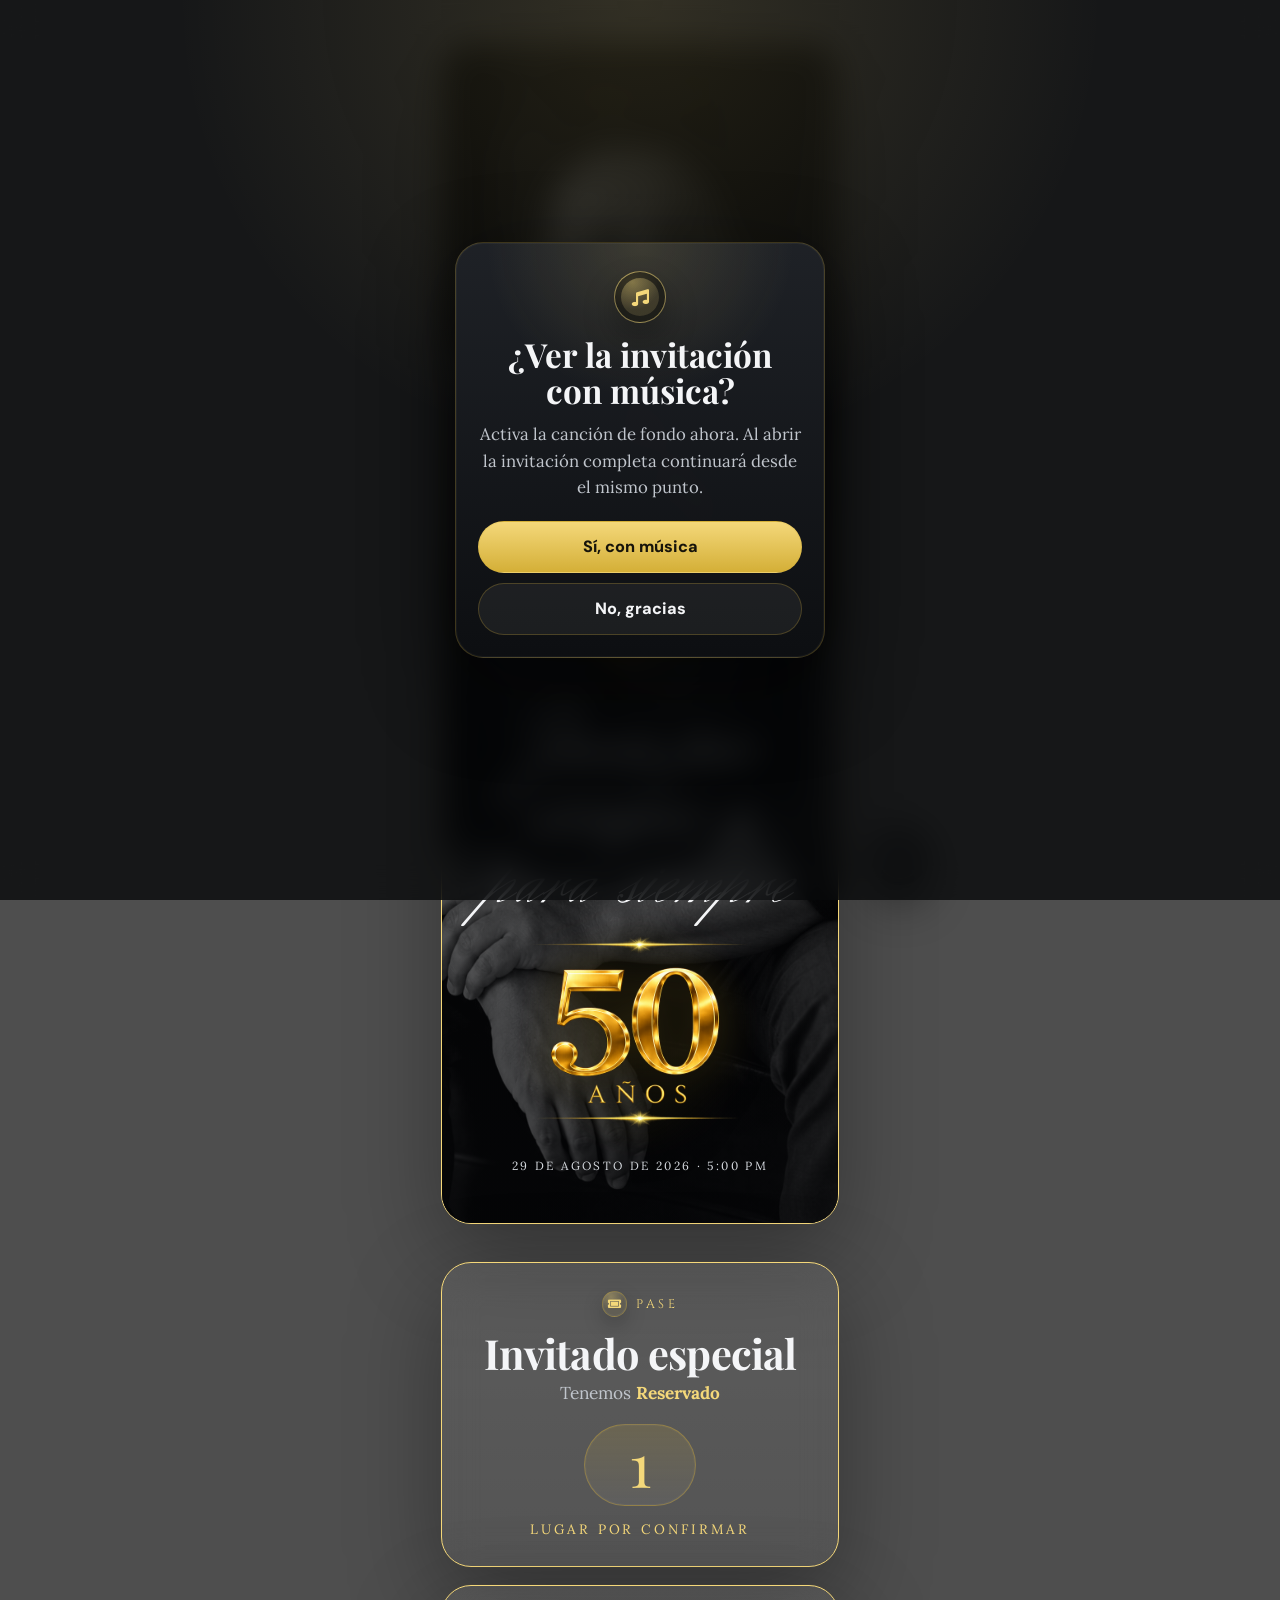
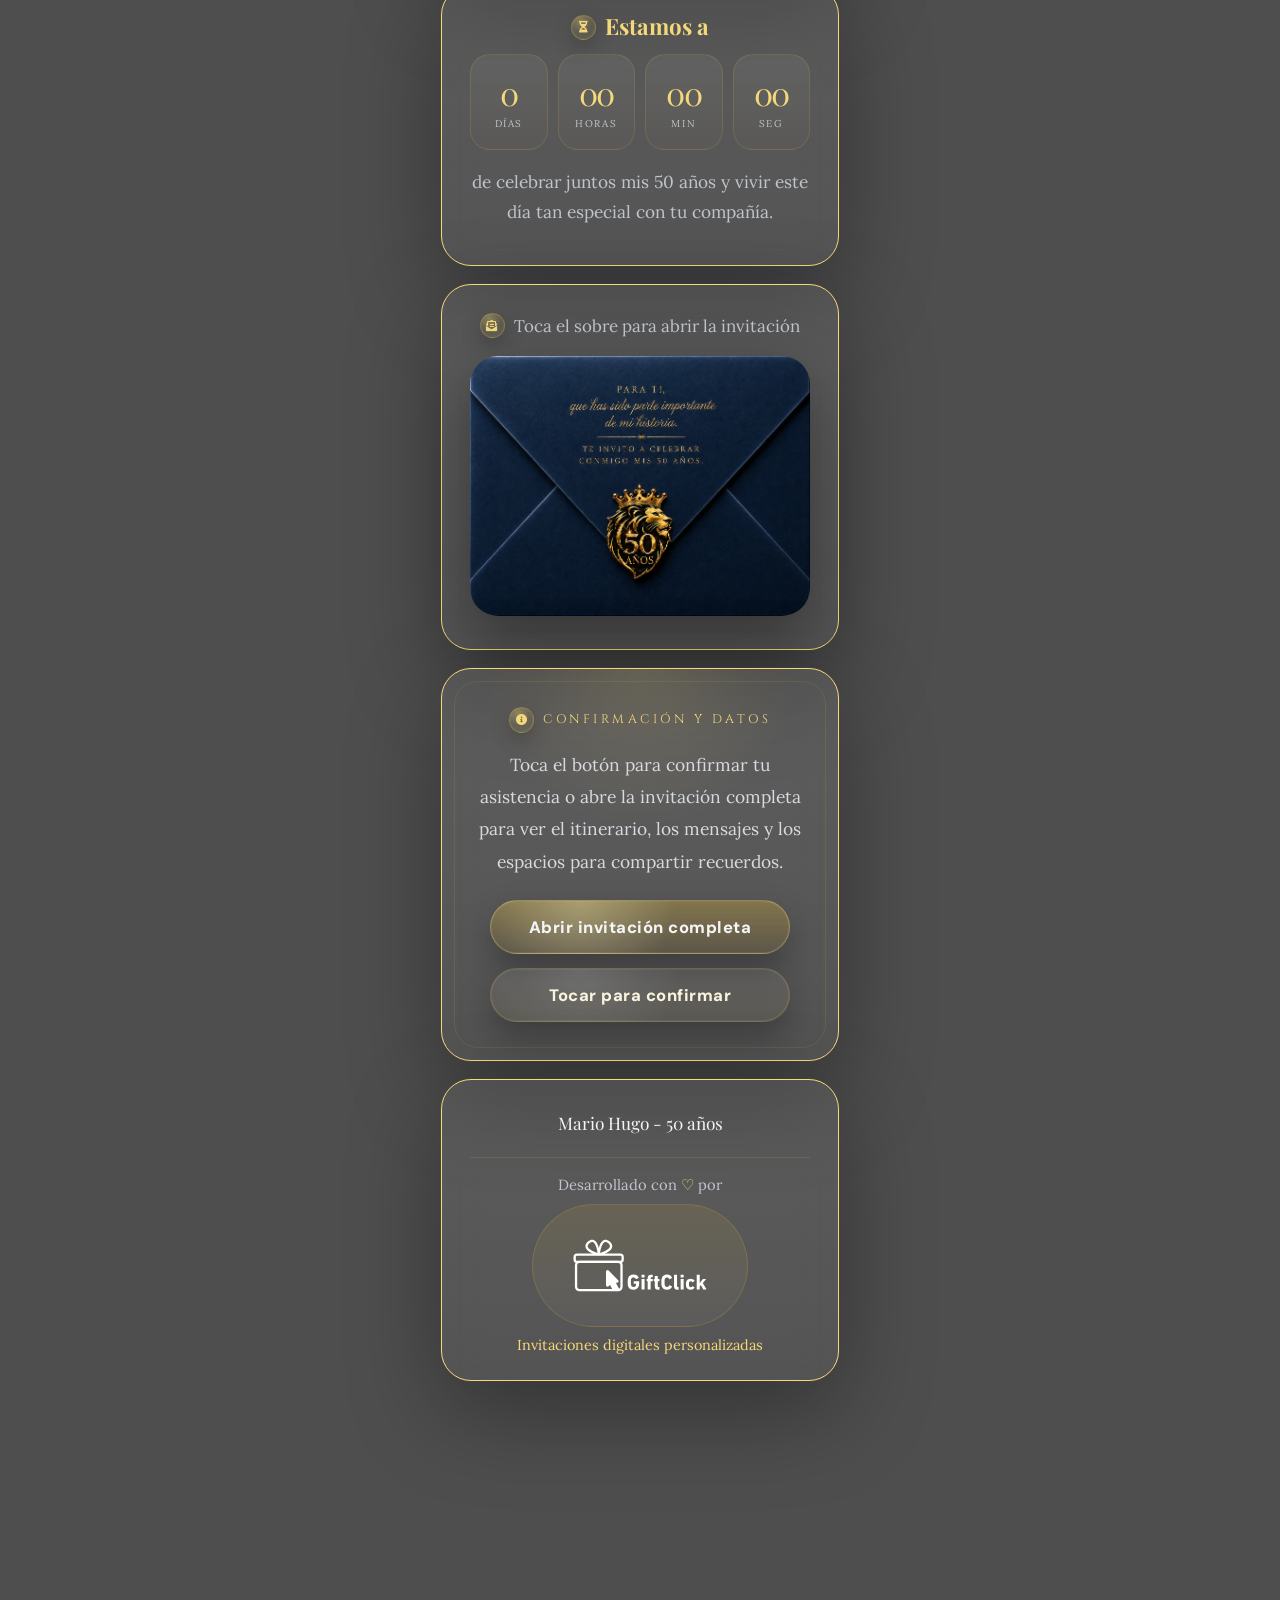
==== commit c54ca894: "go" ====
--- a/index.html
+++ b/index.html
@@ -29,7 +29,7 @@
       <header class="hero-card cover-background overlay-surface">
         <div class="hero-stack">
           <p class="brand-line">Mario Hugo</p>
-          <img style="margin-top: 150px;" class="hero-number" src="assets/logowell.png" alt="50 años">
+          <img style="margin-top: 250px;" class="hero-number" src="assets/logowell.png" alt="50 años">
           <h1 class="hero-name">Joven por siempre y para siempre</h1>
           <p class="hero-tag hero-tag--with-number hero-tag--cover-number">
             <img class="hero-tag-number hero-tag-number--large" src="assets/50bien.png" alt="50">
--- a/css/invitacion-gray.css
+++ b/css/invitacion-gray.css
@@ -1195,7 +1195,7 @@
   inset: 0;
   background:
     linear-gradient(180deg, rgba(8, 9, 11, 0.12), rgba(8, 9, 11, 0.28)),
-    url("../assets/fotos invitacion 1/1.jpeg");
+    url("../assets/fotos invitacion 1/0.jpeg");
   background-size: cover;
   background-position: center center;
   filter: grayscale(1) saturate(0.22) contrast(1.04) brightness(0.82);
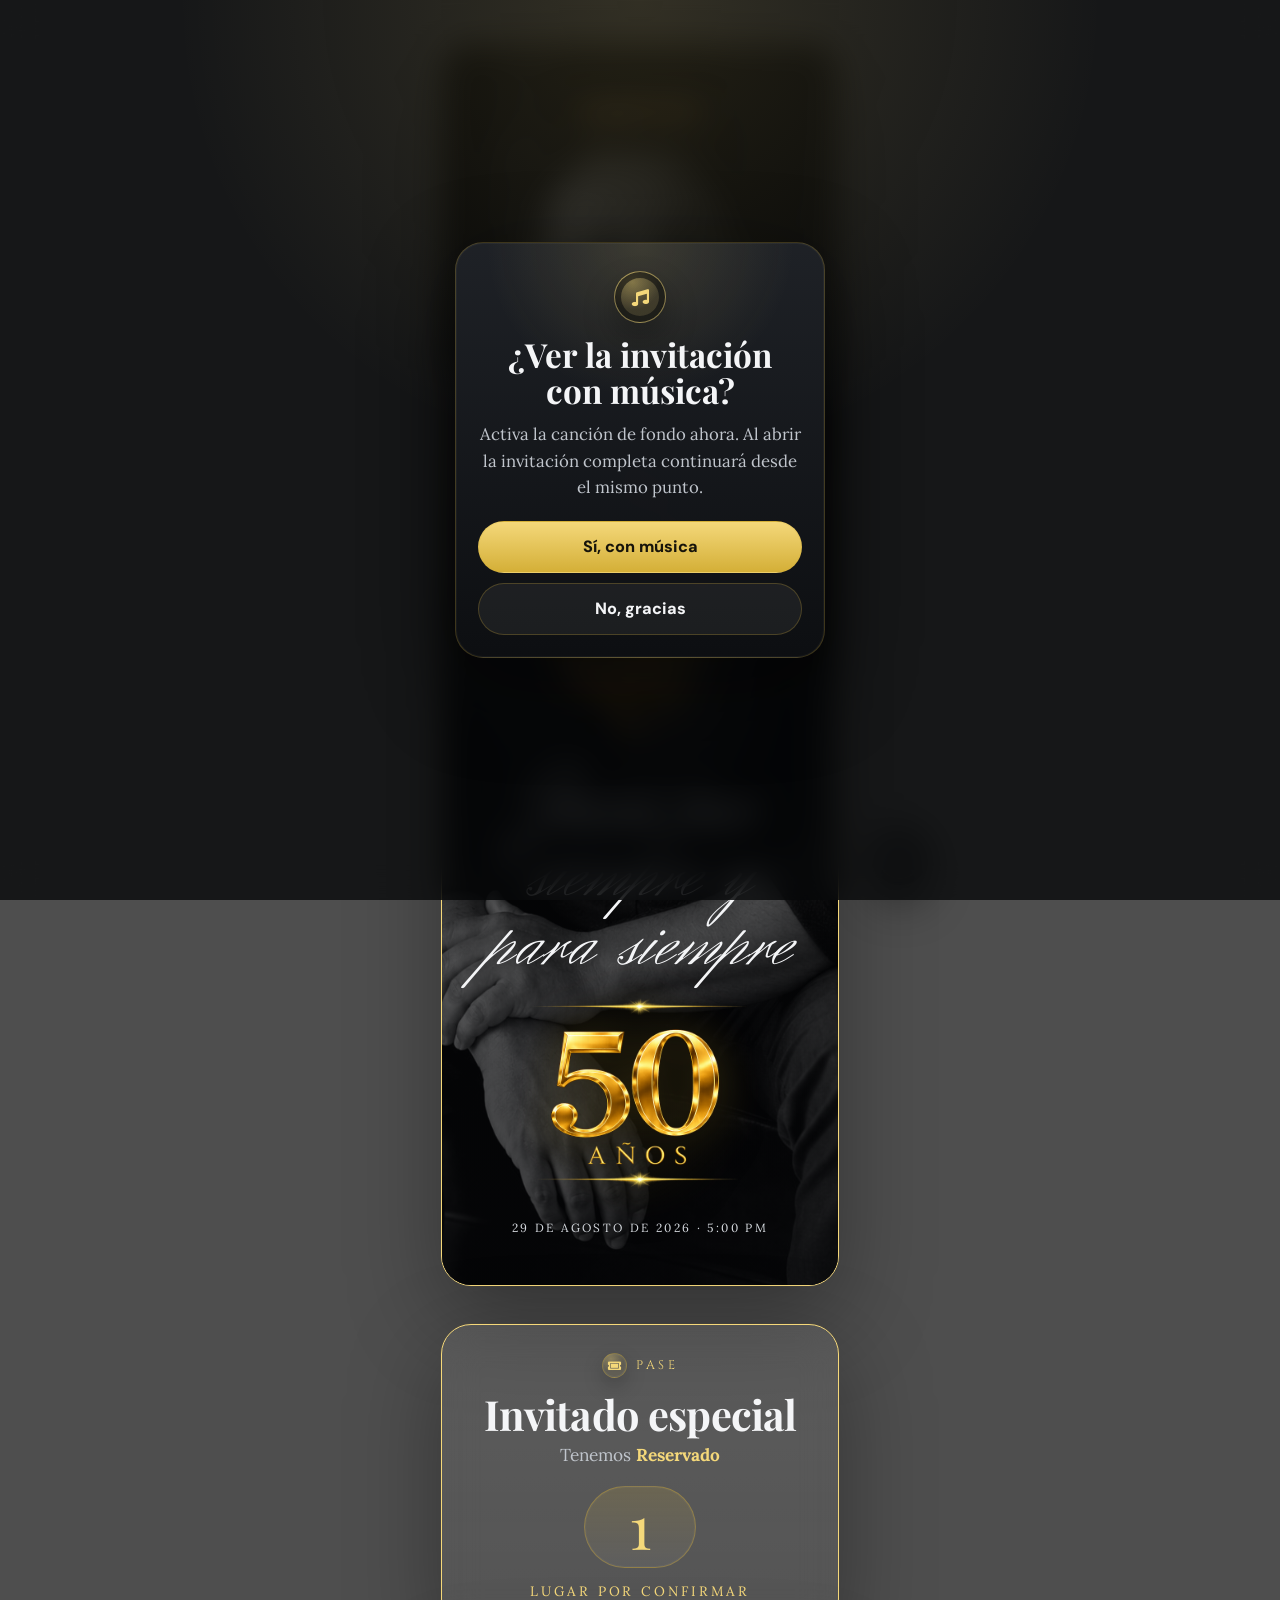
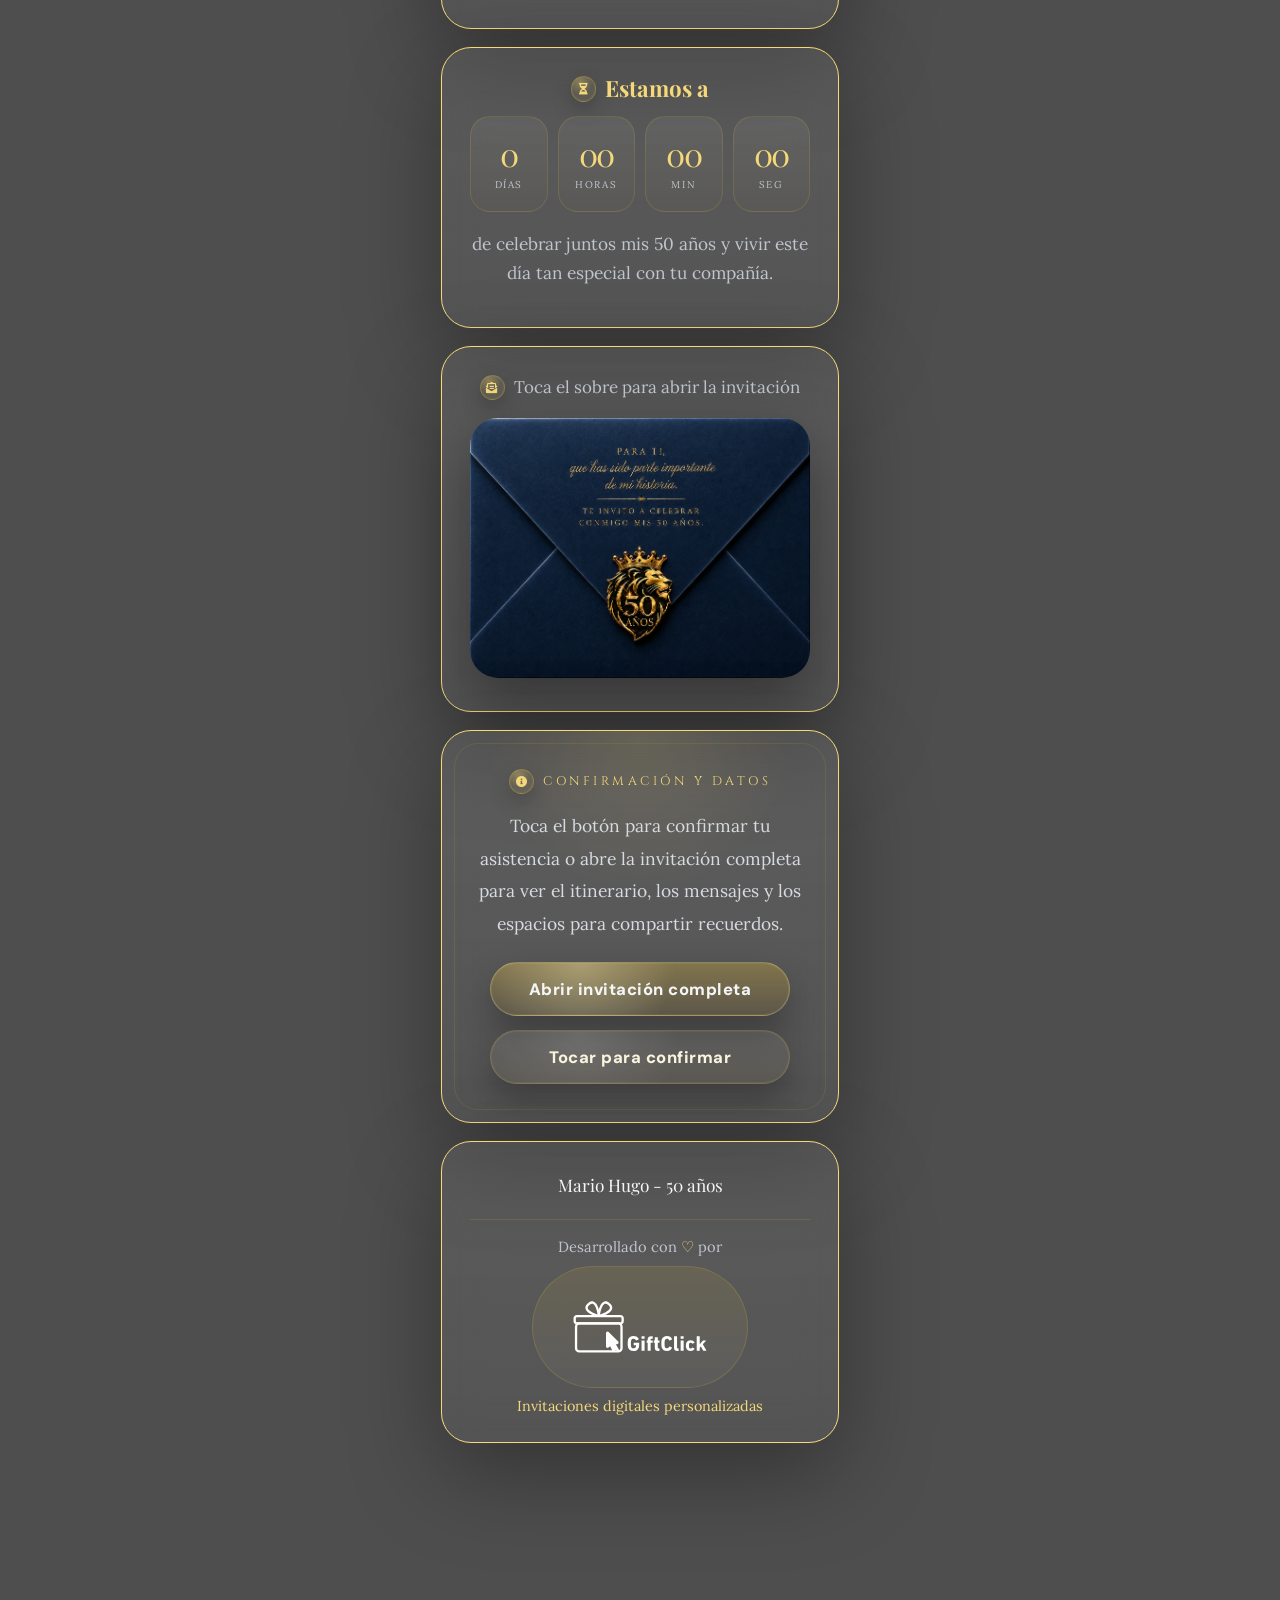
==== commit 88b7ae68: "go" ====
--- a/index.html
+++ b/index.html
@@ -28,6 +28,7 @@
     <main class="page-shell cover-layout">
       <header class="hero-card cover-background overlay-surface">
         <div class="hero-stack">
+          <img style="width: 40%;" class="hero-number" src="assets/hugom.png" alt="50 años">
           <p class="brand-line">Mario Hugo</p>
           <img style="margin-top: 250px;" class="hero-number" src="assets/logowell.png" alt="50 años">
           <h1 class="hero-name">Joven por siempre y para siempre</h1>
--- a/css/invitacion-gray.css
+++ b/css/invitacion-gray.css
@@ -34,6 +34,8 @@
   overflow-x: clip;
 }
 
+.bold2{font-weight: bold;}
+
 body.invitation-page {
   margin: 0;
   min-height: 100vh;
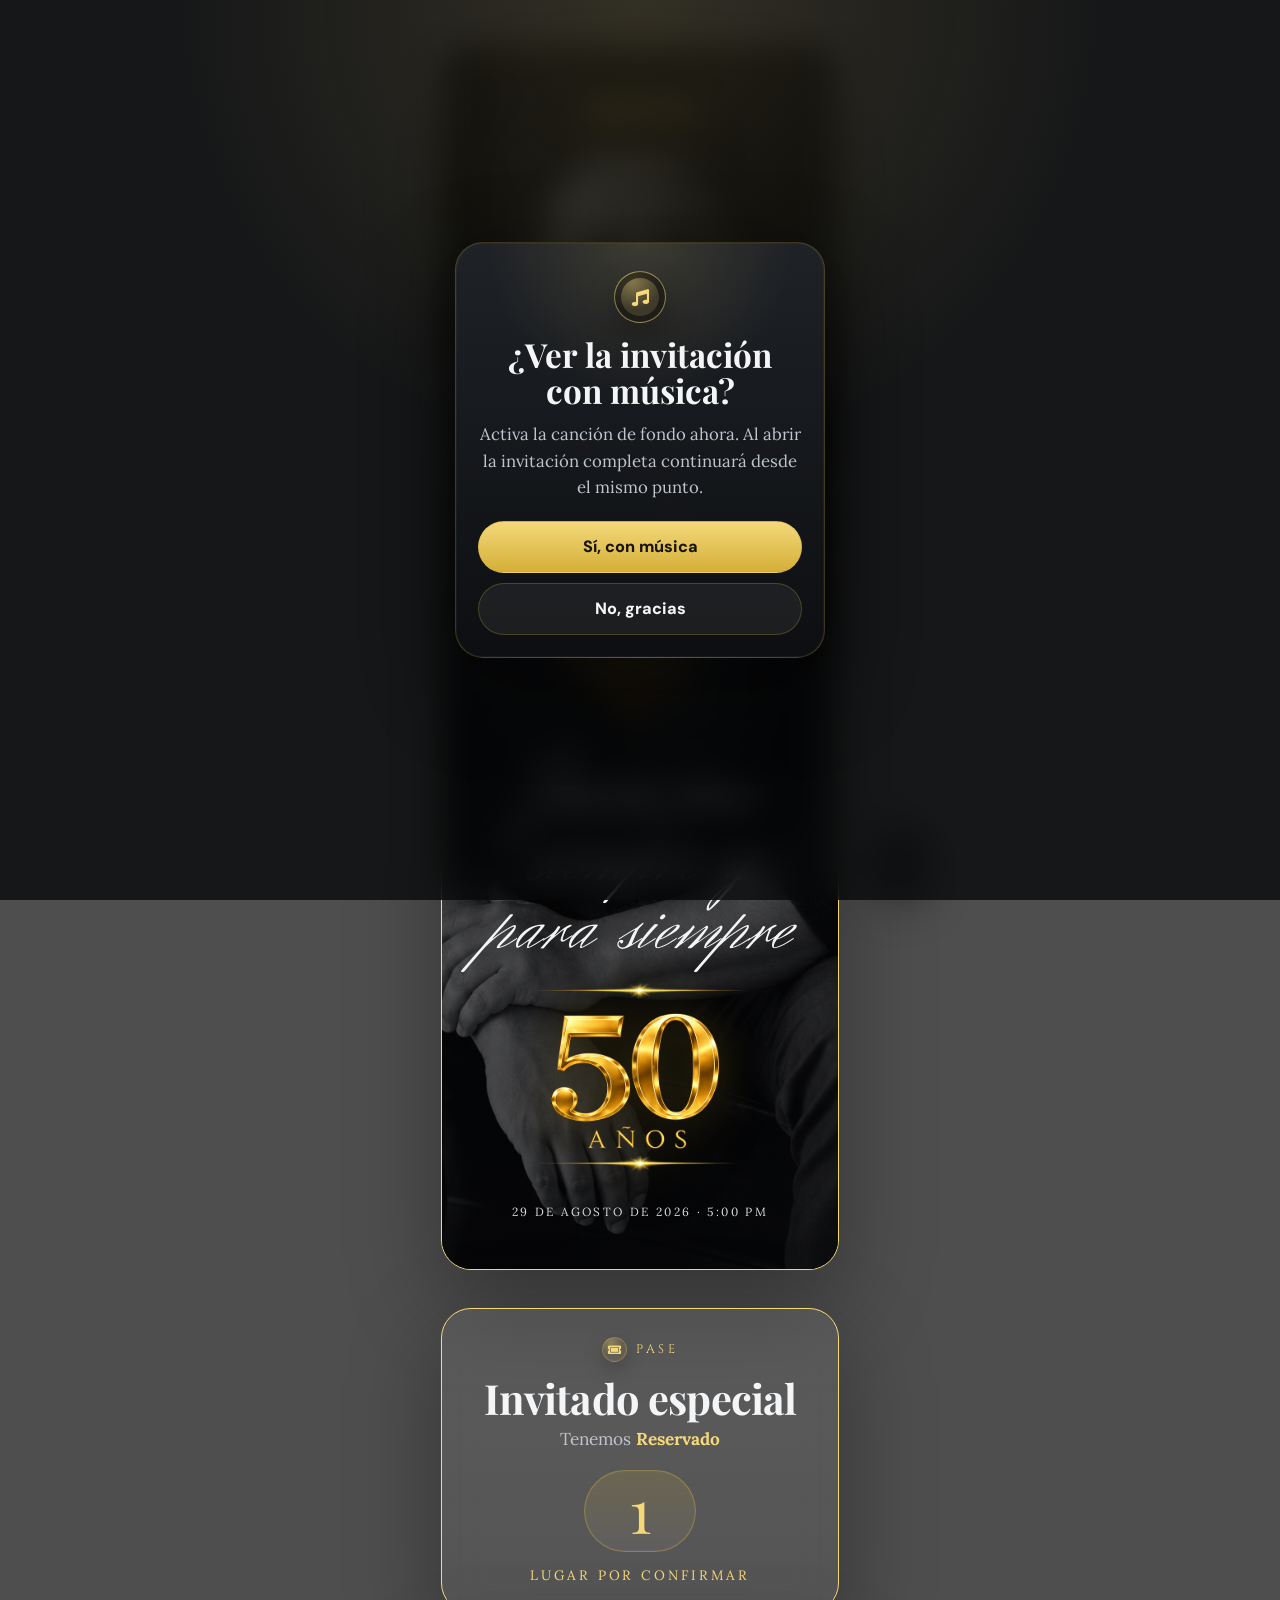
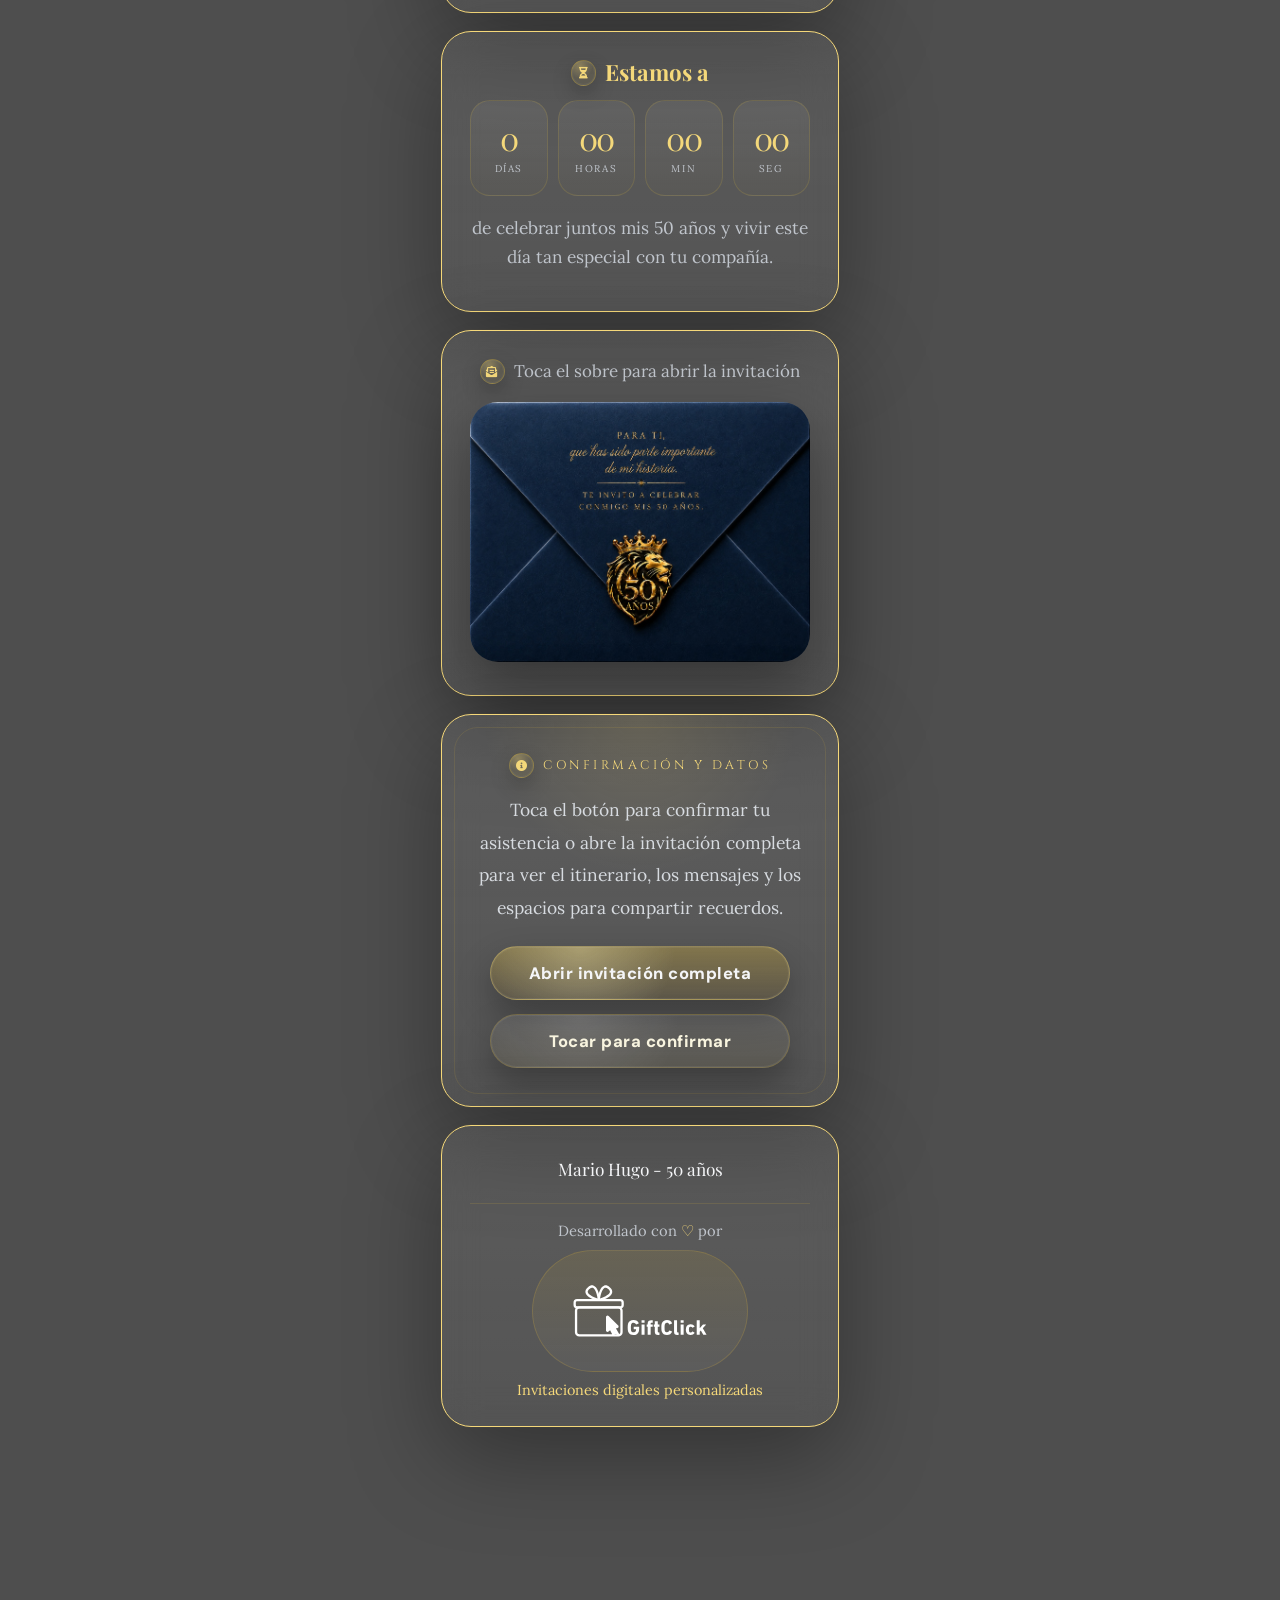
==== commit 0928057e: "go" ====
--- a/index.html
+++ b/index.html
@@ -29,7 +29,7 @@
       <header class="hero-card cover-background overlay-surface">
         <div class="hero-stack">
           <img style="width: 40%;" class="hero-number" src="assets/hugom.png" alt="50 años">
-          <p class="brand-line">Mario Hugo</p>
+          <p class="brand-line"></p>
           <img style="margin-top: 250px;" class="hero-number" src="assets/logowell.png" alt="50 años">
           <h1 class="hero-name">Joven por siempre y para siempre</h1>
           <p class="hero-tag hero-tag--with-number hero-tag--cover-number">
--- a/css/index.css
+++ b/css/index.css
@@ -22,6 +22,7 @@
 #template-switcher { min-width: 180px; }
 #template-switcher option { color: rgb(31, 19, 78); background: rgb(255, 255, 255); }
 #status-message { color: rgba(255, 255, 255, 0.9); font-size: 11px; font-style: normal; font-weight: 500; letter-spacing: 0.03em; min-width: 200px; text-align: right; white-space: nowrap; opacity: 0.92; margin-left: 10px; }
+.bold2 {font-weight: bold;}
 @media (max-width: 900px) {
   #editor-toolbar { align-items: flex-start; flex-direction: column; padding: 10px 12px; }
   .toolbar-left, .toolbar-right { width: 100%; justify-content: flex-start; }
--- a/css/invitacion-gray.css
+++ b/css/invitacion-gray.css
@@ -34,7 +34,7 @@
   overflow-x: clip;
 }
 
-.bold2{font-weight: bold;}
+.bold2 {font-weight: bold;}
 
 body.invitation-page {
   margin: 0;
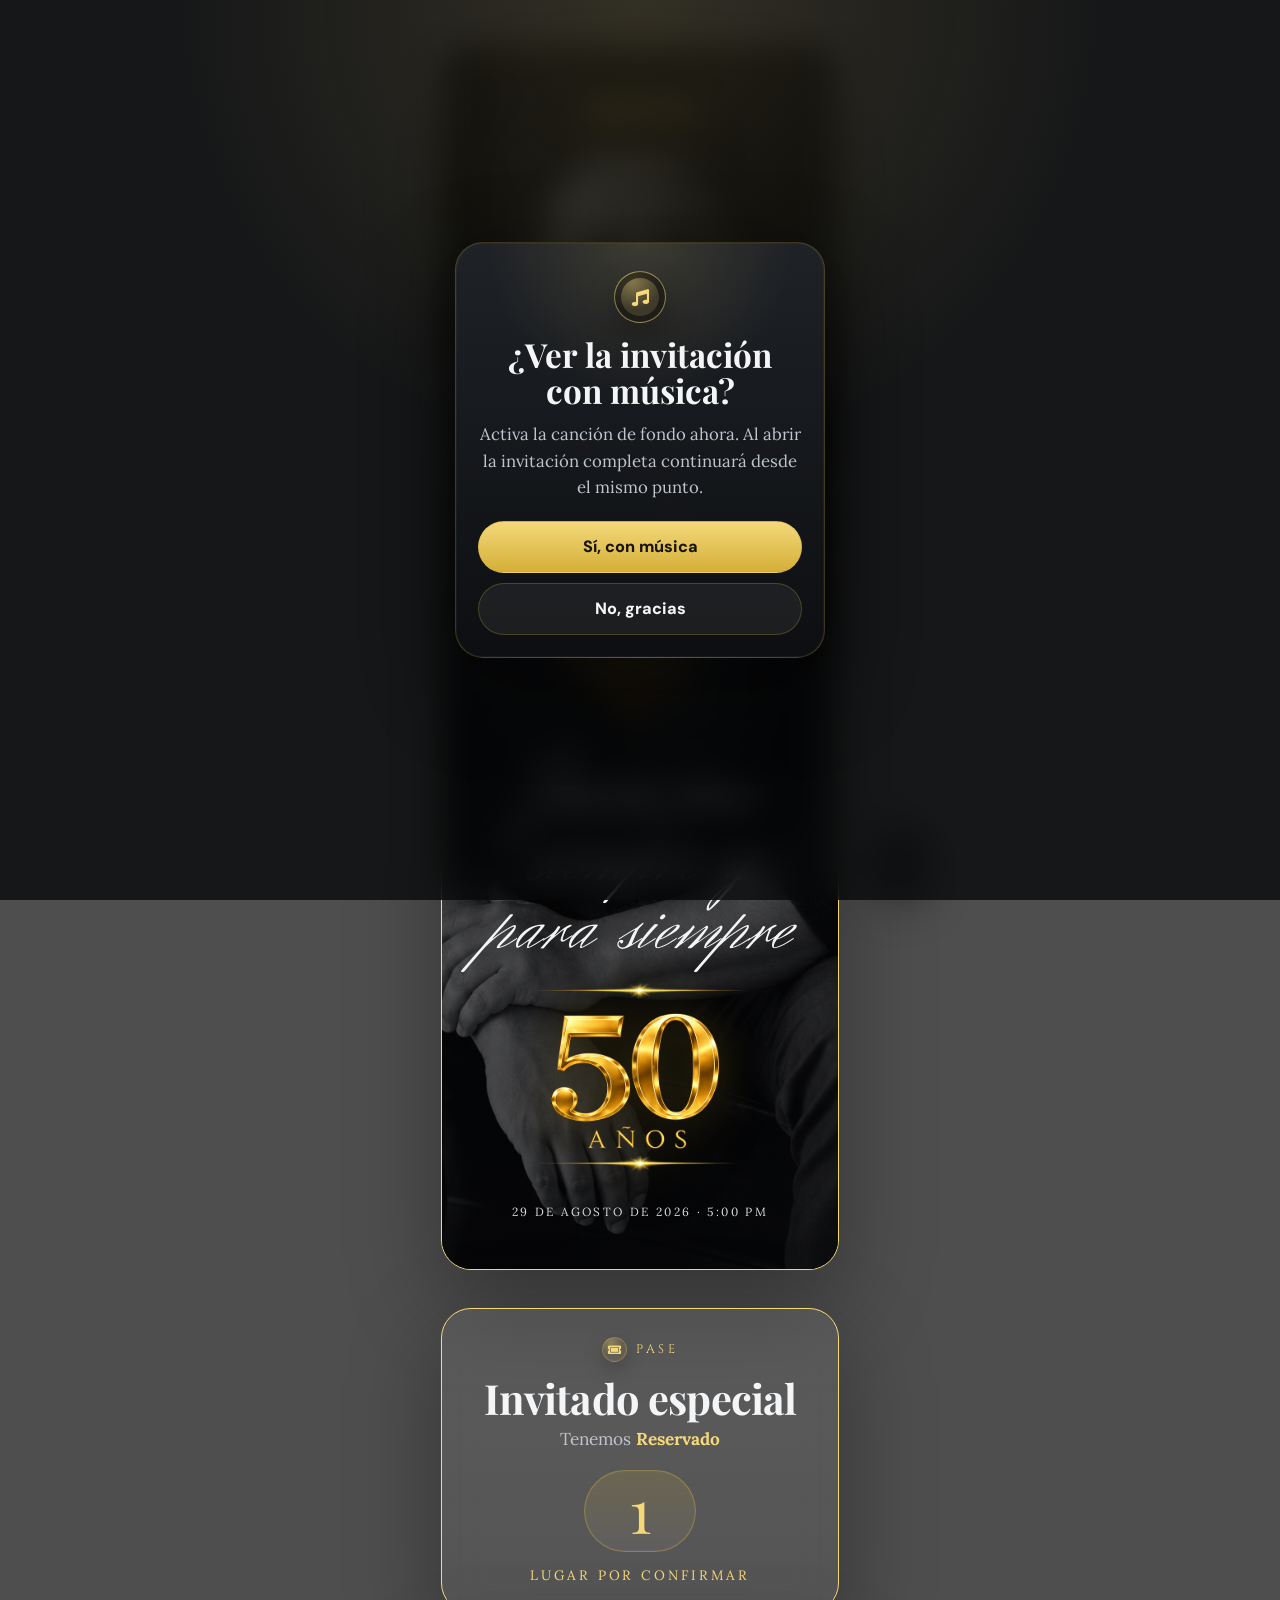
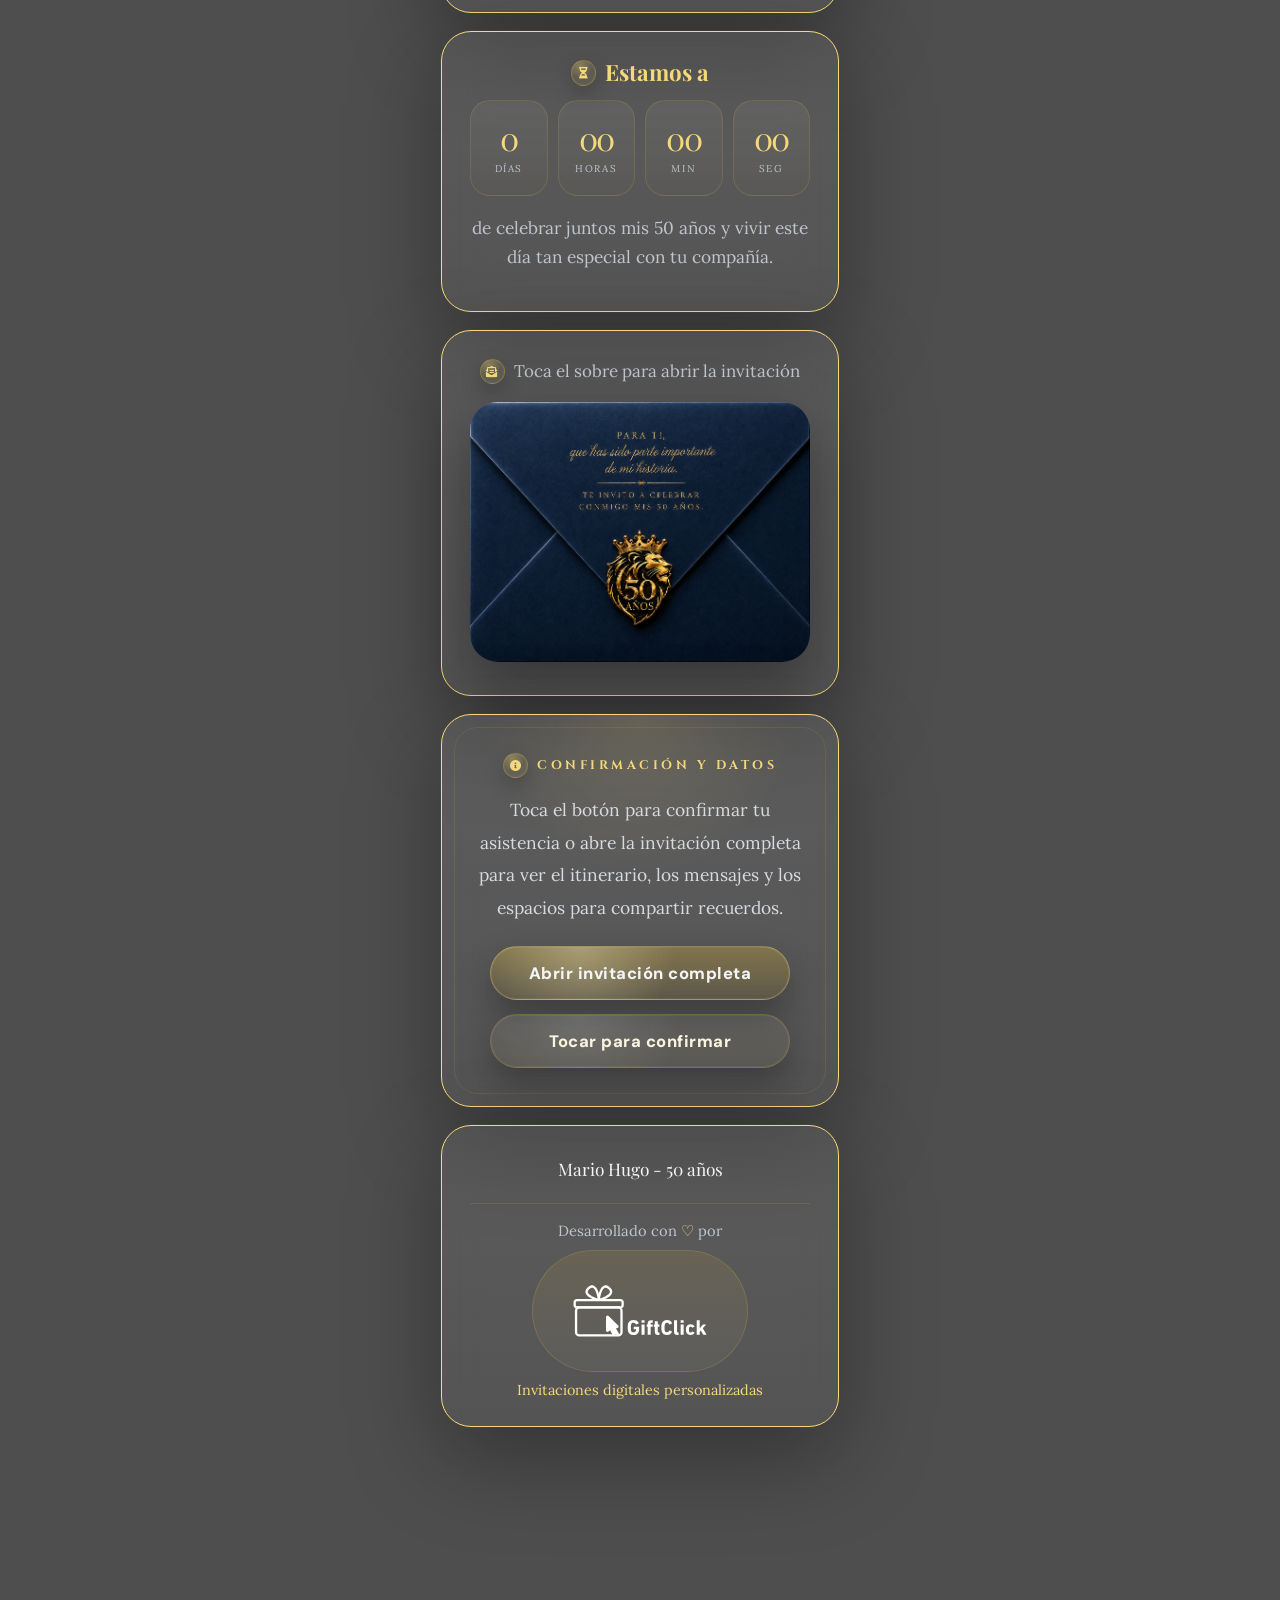
==== commit 7244dfb0: "listo" ====
--- a/index.html
+++ b/index.html
@@ -78,7 +78,7 @@
       </section>
 
       <section class="card hero-span-2">
-        <div class="section-title"><i class="fas fa-info-circle section-icon" aria-hidden="true"></i><span>Confirmación y datos</span></div>
+        <div class="section-title"><i class="fas fa-info-circle section-icon" aria-hidden="true"></i><span class="bold2">Confirmación y datos</span></div>
         <p class="intro-copy">Toca el botón para confirmar tu asistencia o abre la invitación completa para ver el itinerario, los mensajes y los espacios para compartir recuerdos.</p>
         <div class="button-row">
           <a class="button" href="home.html">Abrir invitación completa</a>
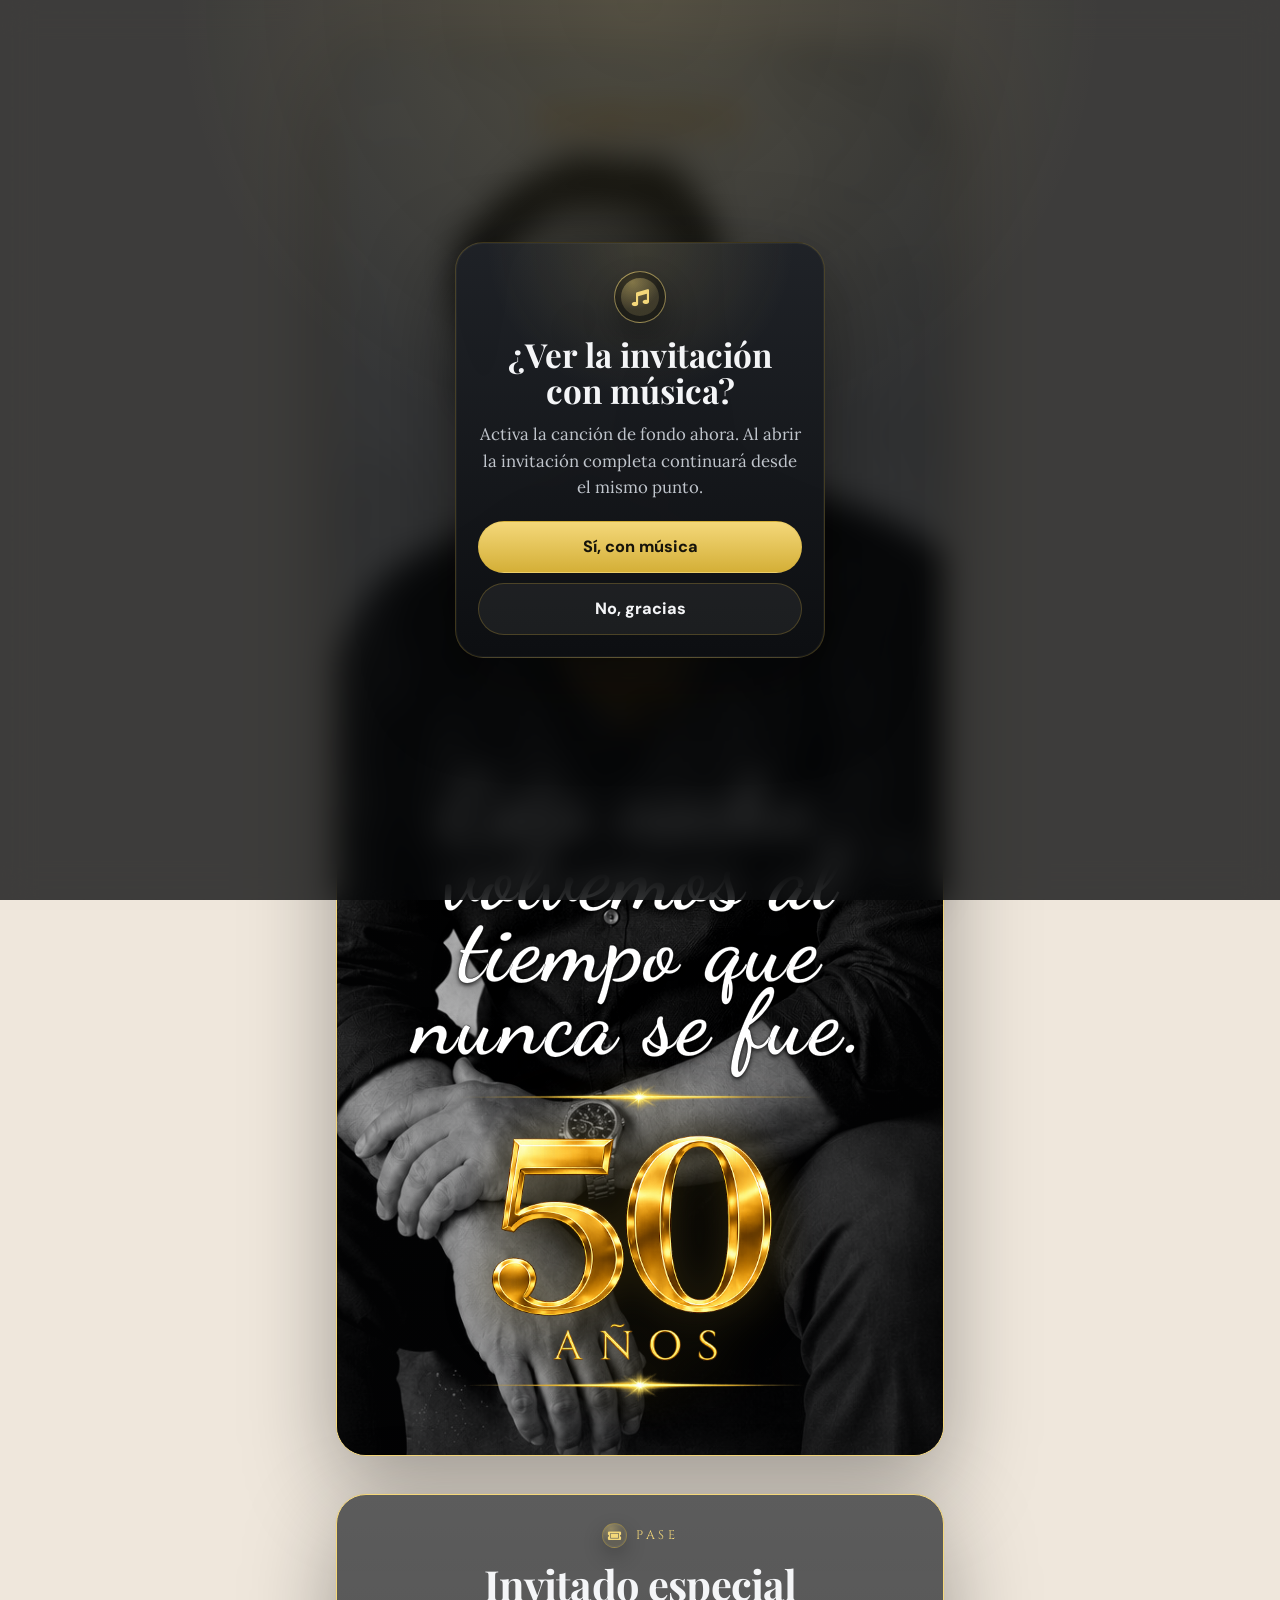
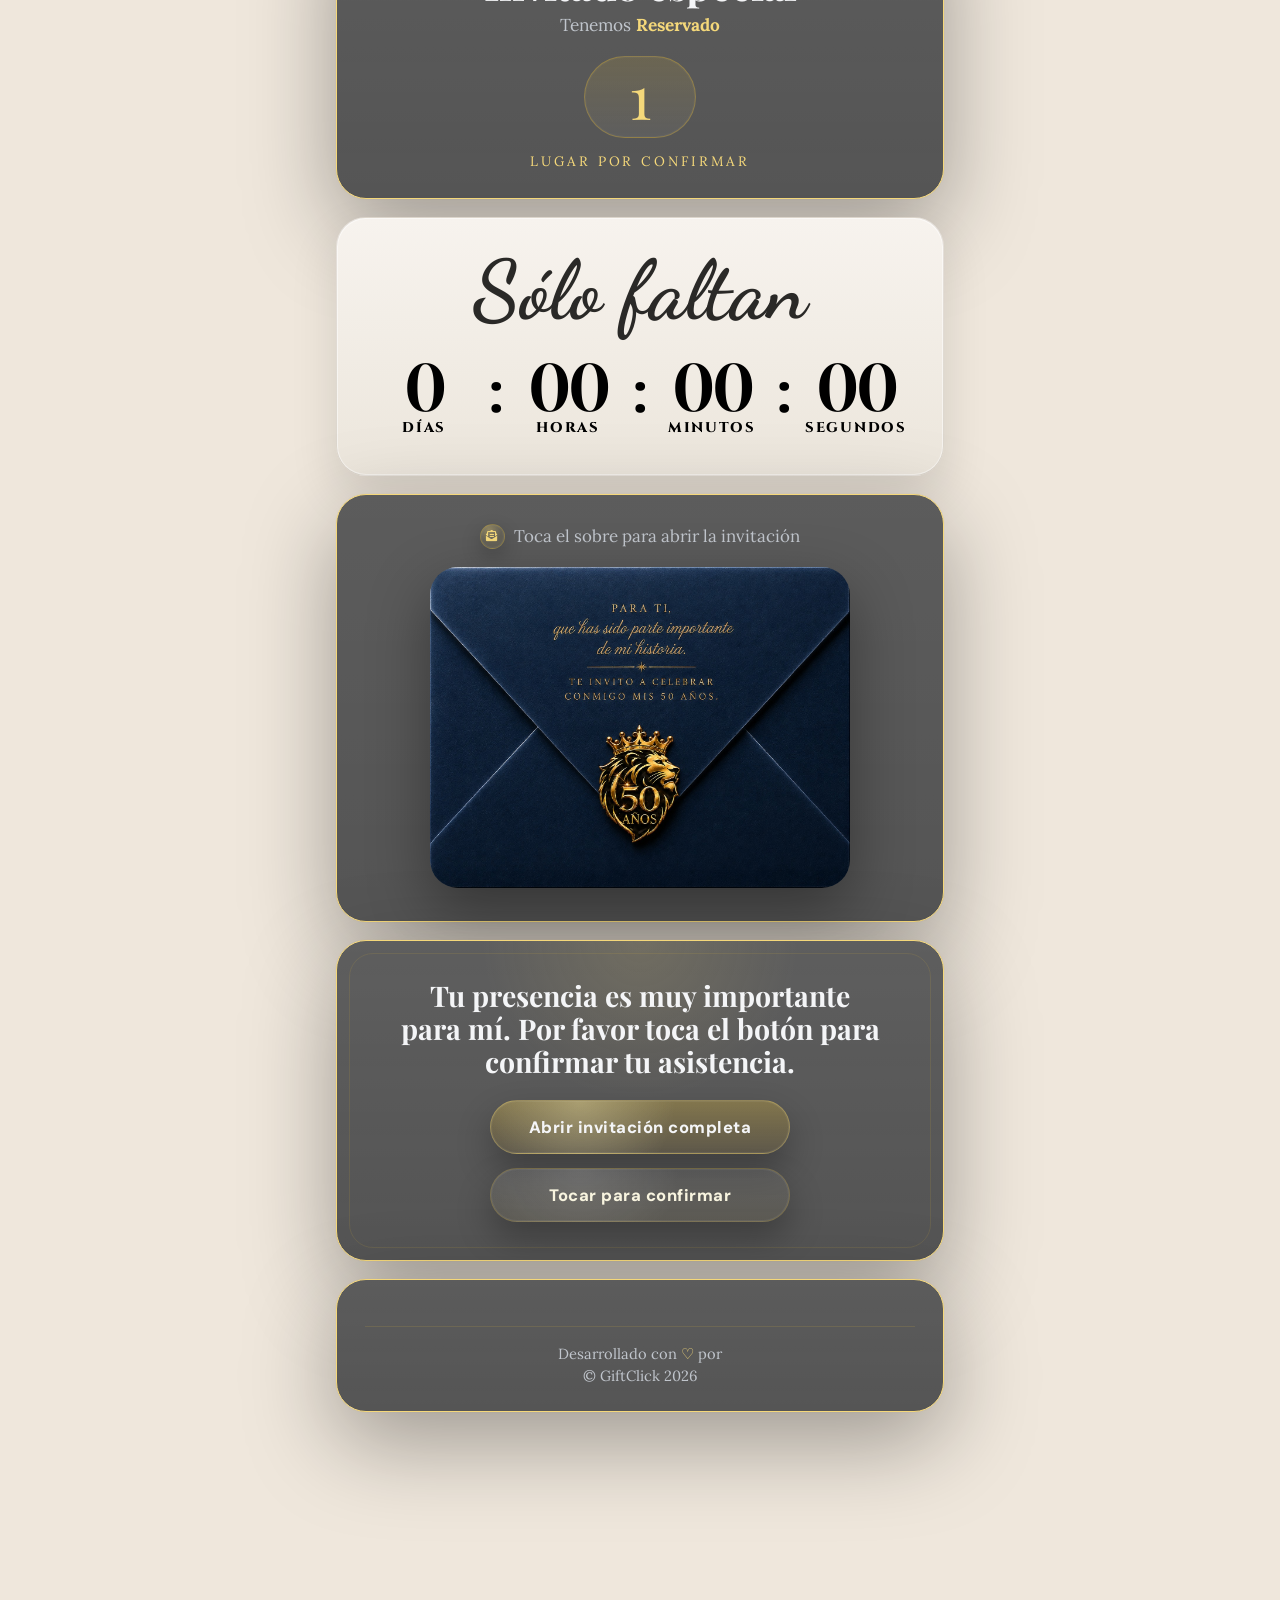
==== commit b0fecedd: "update" ====
--- a/index.html
+++ b/index.html
@@ -1,28 +1,34 @@
 <!DOCTYPE html>
 <html lang="es">
+
 <head>
   <meta charset="UTF-8">
   <meta name="viewport" content="width=device-width, initial-scale=1.0">
   <title>Mario Hugo - 50 años</title>
-  <meta name="description" content="Mario Hugo celebra 50 años. Te invito a compartir una noche de amistad, gratitud y grandes momentos el 29 de agosto de 2026.">
+  <meta name="description"
+    content="Mario Hugo celebra 50 años. Te invito a compartir una noche de amistad, gratitud y grandes momentos el 29 de agosto de 2026.">
   <meta property="og:locale" content="es_PE">
   <meta property="og:type" content="website">
   <meta property="og:title" content="Invitación | Mario Hugo - 50 años">
-  <meta property="og:description" content="Te invito a celebrar mis 50 años en una noche de amistad, gratitud y grandes momentos.">
+  <meta property="og:description"
+    content="Te invito a celebrar mis 50 años en una noche de amistad, gratitud y grandes momentos.">
   <meta property="og:image" content="assets/sobreblue.jpeg">
   <meta property="og:image:type" content="image/png">
   <meta property="og:image:width" content="1200">
   <meta property="og:image:height" content="630">
   <meta name="twitter:card" content="summary_large_image">
   <meta name="twitter:title" content="Invitación | Mario Hugo - 50 años">
-  <meta name="twitter:description" content="Te invito a celebrar mis 50 años en una noche de amistad, gratitud y grandes momentos.">
+  <meta name="twitter:description"
+    content="Te invito a celebrar mis 50 años en una noche de amistad, gratitud y grandes momentos.">
   <meta name="twitter:image" content="assets/sobreblue.jpeg">
   <link rel="image_src" href="assets/sobreblue.jpeg">
-  <link rel="stylesheet" href="https://fonts.googleapis.com/css2?family=Caveat:wght@400;700&amp;family=Cinzel:wght@400;600;700&amp;family=DM+Sans:wght@400;500;700;800&amp;family=Fraunces:opsz,wght@9..144,400;9..144,500;9..144,700;9..144,800&amp;family=Herr+Von+Muellerhoff&amp;family=Lora:wght@400;600&amp;family=Montserrat:wght@400;600;700&amp;family=Nunito:wght@400;600;700&amp;family=Playfair+Display:wght@400;600;700&amp;family=Roboto:wght@300;400;500&amp;display=swap">
+  <link rel="stylesheet"
+    href="https://fonts.googleapis.com/css2?family=Caveat:wght@400;700&amp;family=Cinzel:wght@400;600;700&amp;family=DM+Sans:wght@400;500;700;800&amp;family=Dancing+Script:wght@400;500;600;700&amp;family=Fraunces:opsz,wght@9..144,400;9..144,500;9..144,700;9..144,800&amp;family=Herr+Von+Muellerhoff&amp;family=Lora:wght@400;600&amp;family=Montserrat:wght@400;600;700&amp;family=Nunito:wght@400;600;700&amp;family=Playfair+Display:wght@400;600;700&amp;family=Roboto:wght@300;400;500&amp;display=swap">
   <link rel="stylesheet" href="https://use.fontawesome.com/releases/v5.6.1/css/all.css">
   <link rel="stylesheet" href="css/index.css">
   <link rel="stylesheet" href="css/invitacion-gray.css">
 </head>
+
 <body class="invitation-page cover-page" data-theme="birthday">
   <div id="content">
     <main class="page-shell cover-layout">
@@ -31,69 +37,75 @@
           <img style="width: 40%;" class="hero-number" src="assets/hugom.png" alt="50 años">
           <p class="brand-line"></p>
           <img style="margin-top: 250px;" class="hero-number" src="assets/logowell.png" alt="50 años">
-          <h1 class="hero-name">Joven por siempre y para siempre</h1>
+          <h1 class="hero-name">Esta noche, volvemos al tiempo que nunca se fue.</h1>
           <p class="hero-tag hero-tag--with-number hero-tag--cover-number">
             <img class="hero-tag-number hero-tag-number--large" src="assets/50bien.png" alt="50">
           </p>
-          <p class="cover-date">29 de agosto de 2026 · 5:00 PM</p>
         </div>
       </header>
 
       <section class="pass-card card">
-        <div class="section-title"><i class="fas fa-ticket-alt section-icon" aria-hidden="true"></i><span id="passes-title">Pase</span></div>
+        <div class="section-title"><i class="fas fa-ticket-alt section-icon" aria-hidden="true"></i><span
+            id="passes-title">Pase</span></div>
         <h2 id="name">Invitado especial</h2>
         <p class="reserved-line">Tenemos <span id="reserved-phrase">Reservado</span></p>
         <div id="passnumbers"><span id="passnumbers-value">1</span></div>
         <p id="places-text">Lugar por confirmar</p>
       </section>
 
-      <section class="countdown-card card">
-        <h2><i class="fas fa-hourglass-half section-icon" aria-hidden="true"></i><span>Estamos a</span></h2>
+      <section class="countdown-card card" aria-label="Cuenta regresiva para la celebración">
+        <h2 class="countdown-heading">Sólo faltan</h2>
         <div id="timer" data-export-date="2026-08-29T17:00:00-04:00">
           <div class="time-unit">
             <div class="time-number" id="days">0</div>
-            <div class="time-label">Días</div>
+            <div class="time-label">DÍAS</div>
           </div>
+          <div class="time-separator" aria-hidden="true">:</div>
           <div class="time-unit">
             <div class="time-number" id="hours">00</div>
-            <div class="time-label">Horas</div>
+            <div class="time-label">HORAS</div>
           </div>
+          <div class="time-separator" aria-hidden="true">:</div>
           <div class="time-unit">
             <div class="time-number" id="minutes">00</div>
-            <div class="time-label">Min</div>
+            <div class="time-label">
+              <span class="time-label-full">MINUTOS</span>
+              <span class="time-label-short" aria-hidden="true">MIN</span>
+            </div>
           </div>
+          <div class="time-separator" aria-hidden="true">:</div>
           <div class="time-unit">
             <div class="time-number" id="seconds">00</div>
-            <div class="time-label">Seg</div>
+            <div class="time-label">
+              <span class="time-label-full">SEGUNDOS</span>
+              <span class="time-label-short" aria-hidden="true">SEG</span>
+            </div>
           </div>
         </div>
-        <p class="hero-note">de celebrar juntos mis 50 años y vivir este día tan especial con tu compañía.</p>
       </section>
 
       <section class="envelope-card card">
-        <p class="envelope-note"><i class="fas fa-envelope-open-text section-icon" aria-hidden="true"></i><span>Toca el sobre para abrir la invitación</span></p>
+        <p class="envelope-note"><i class="fas fa-envelope-open-text section-icon" aria-hidden="true"></i><span>Toca el
+            sobre para abrir la invitación</span></p>
         <a href="home.html" id="envb" class="envelope-link" aria-label="Abrir invitación">
           <img class="envelope-image cartaInside" src="assets/sobreblue.jpeg" alt="Sobre de la invitación">
         </a>
       </section>
 
       <section class="card hero-span-2">
-        <div class="section-title"><i class="fas fa-info-circle section-icon" aria-hidden="true"></i><span class="bold2">Confirmación y datos</span></div>
-        <p class="intro-copy">Toca el botón para confirmar tu asistencia o abre la invitación completa para ver el itinerario, los mensajes y los espacios para compartir recuerdos.</p>
+        <p class="intro-copy highlighted-message">Tu presencia es muy importante para mí. Por favor toca el botón para confirmar tu
+          asistencia.</p>
         <div class="button-row">
           <a class="button" href="home.html">Abrir invitación completa</a>
-          <a class="ghost-button" href="https://wa.me/51987584570?text=Hola%20Mario%20Hugo.%20Confirmo%20mi%20asistencia%20a%20tu%20cumplea%C3%B1os%20de%2050%20a%C3%B1os." target="_blank" rel="noreferrer">Tocar para confirmar</a>
+          <a class="ghost-button"
+            href="https://wa.me/51987584570?text=Hola%20Mario%20Hugo.%20Confirmo%20mi%20asistencia%20a%20tu%20cumplea%C3%B1os%20de%2050%20a%C3%B1os."
+            target="_blank" rel="noreferrer">Tocar para confirmar</a>
         </div>
       </section>
 
       <footer class="footer-card brand-footer hero-span-2">
-        <p class="footer-thanks">Mario Hugo - 50 años</p>
         <div class="giftclick-footer" aria-label="Publicidad GiftClick">
-          <p class="made-with">Desarrollado con <span class="heartfooter">♡</span> por</p>
-          <a class="giftclick-brand" href="https://www.facebook.com/giftclickbo" target="_blank" rel="noreferrer" aria-label="GiftClick">
-            <img class="giftclick-logo" src="assets/giftclick-logo.svg" alt="GiftClick">
-          </a>
-          <p>Invitaciones digitales personalizadas</p>
+          <p class="made-with">Desarrollado con <span class="heartfooter">♡</span> por <br> © GiftClick 2026</p>
         </div>
       </footer>
     </main>
@@ -128,4 +140,5 @@
 
   <script src="js/index.js"></script>
 </body>
+
 </html>
--- a/css/invitacion-gray.css
+++ b/css/invitacion-gray.css
@@ -2,6 +2,8 @@
   --inv-bg-0: #0c0d10;
   --inv-bg-1: #0c0d10;
   --inv-bg-2: #1d2127;
+  --inv-page-bg: #efe7dc;
+  --inv-card-bg: #4e4e4e;
   --inv-surface: rgba(255, 255, 255, 0.06);
   --inv-surface-strong: rgba(255, 255, 255, 0.1);
   --inv-line: rgb(245 216 122);
@@ -20,7 +22,7 @@
   --inv-font-body: "Lora", "DM Sans", serif;
   --inv-font-ui: "DM Sans", "Helvetica Neue", Arial, sans-serif;
   --inv-font-serif: "Playfair Display", "Fraunces", serif;
-  --inv-font-script: "Herr Von Muellerhoff", "Caveat", cursive;
+  --inv-font-script: "Dancing Script", "Herr Von Muellerhoff", cursive;
   --inv-font-smallcaps: "Cinzel", "Playfair Display", serif;
 }
 
@@ -30,7 +32,7 @@
 
 html {
   scroll-behavior: smooth;
-  background: var(--inv-bg-0);
+  background: var(--inv-page-bg);
   overflow-x: clip;
 }
 
@@ -43,7 +45,7 @@
   width: 100%;
   max-width: none !important;
   overflow-x: clip;
-  background:#4e4e4e;
+  background: var(--inv-page-bg);
   color: var(--inv-text);
   font-family: var(--inv-font-body);
   font-size: 17px;
@@ -54,10 +56,10 @@
   position: fixed;
   inset: 0;
   pointer-events: none;
-  background-image: radial-gradient(rgba(255, 255, 255, 0.055) 1px, transparent 1px);
+  background-image: radial-gradient(rgba(86, 76, 62, 0.08) 1px, transparent 1px);
   background-size: 24px 24px;
-  opacity: 0.35;
-  mix-blend-mode: soft-light;
+  opacity: 0.45;
+  mix-blend-mode: multiply;
 }
 
 body.invitation-page #content {
@@ -89,6 +91,7 @@
   width: 100%;
   min-width: 0;
   background: linear-gradient(180deg, rgba(255, 255, 255, 0.08), rgba(255, 255, 255, 0.04));
+  background-color: var(--inv-card-bg);
   border: 1px solid var(--inv-line);
   border-radius: var(--inv-radius-xl);
   box-shadow: var(--inv-shadow), 0 0 0 1px rgba(212, 175, 55, 0.04);
@@ -135,18 +138,18 @@
 body.invitation-page .hero-name {
   margin: 0;
   font-family: var(--inv-font-script);
-  font-size: clamp(3rem, 10vw, 5.4rem);
+  font-size: clamp(3.25rem, 10vw, 5.65rem);
   line-height: 0.8;
   letter-spacing: 0.02em;
-  font-weight: 400;
+  font-weight: 700;
 }
 
 body.invitation-page .hero-copy {
   margin: 18px auto 0;
   max-width: 44rem;
-  color: var(--inv-muted);
-  font-size: 1.08rem;
-  line-height: 1.75;
+  color: var(--inv-text);
+  font-size: 1.5rem;
+  line-height: 1.25;
 }
 
 body.invitation-page .hero-number {
@@ -457,6 +460,7 @@
   min-height: 220px;
   background:
     radial-gradient(circle at top, rgba(212, 175, 55, 0.11), rgba(255, 255, 255, 0.03) 42%, rgba(255, 255, 255, 0.02) 100%);
+  background-color: var(--inv-card-bg);
   border: 1px solid rgba(212, 175, 55, 0.18);
   box-shadow: inset 0 0 0 1px rgba(255, 255, 255, 0.03);
 }
@@ -505,6 +509,7 @@
   background:
     radial-gradient(circle at 50% 0%, rgba(244, 216, 122, 0.1), transparent 36%),
     linear-gradient(180deg, rgba(255, 255, 255, 0.082), rgba(255, 255, 255, 0.035));
+  background-color: var(--inv-card-bg);
 }
 
 body.invitation-page .info-card::before {
@@ -532,6 +537,18 @@
   font-size: clamp(1.55rem, 4.6vw, 2.5rem);
   line-height: 1.14;
   color: var(--inv-text);
+}
+
+body.invitation-page .closing-title,
+body.invitation-page .resource-copy.highlighted-message,
+body.invitation-page .intro-copy.highlighted-message {
+  margin: 0 auto;
+  max-width: 30rem;
+  color: var(--inv-text);
+  font-family: var(--inv-font-serif);
+  font-size: 1.78rem;
+  font-weight: 700;
+  line-height: 1.16;
 }
 
 body.invitation-page .story-copy,
@@ -622,6 +639,93 @@
   box-shadow: inset 0 0 0 1px rgba(255, 255, 255, 0.03);
 }
 
+body.invitation-page .save-date-card {
+  gap: 20px;
+  padding: 34px 22px 32px;
+  background:
+    radial-gradient(circle at 50% 6%, rgba(255, 255, 255, 0.1), transparent 34%),
+    linear-gradient(135deg, rgba(255, 255, 255, 0.075), rgba(255, 255, 255, 0.035));
+  background-color: var(--inv-card-bg);
+}
+
+body.invitation-page .save-date-title {
+  margin: 0;
+  color: var(--inv-text);
+  font-family: var(--inv-font-script);
+  font-size: 4.6rem;
+  font-weight: 700;
+  line-height: 0.92;
+}
+
+body.invitation-page .save-date-month {
+  margin: 4px 0 0;
+  color: var(--inv-text);
+  font-family: var(--inv-font-serif);
+  font-size: 1.85rem;
+  font-weight: 700;
+  line-height: 1;
+}
+
+body.invitation-page .save-date-row {
+  width: min(100%, 330px);
+  display: grid;
+  grid-template-columns: minmax(0, 1fr) 82px minmax(0, 1fr);
+  align-items: center;
+  gap: 14px;
+}
+
+body.invitation-page .save-date-side {
+  min-width: 0;
+  display: grid;
+  gap: 12px;
+  color: var(--inv-text);
+  font-family: var(--inv-font-serif);
+  font-size: 1.35rem;
+  font-weight: 700;
+  line-height: 1;
+  text-align: center;
+}
+
+body.invitation-page .save-date-rule {
+  display: block;
+  width: 100%;
+  height: 2px;
+  background: rgba(244, 245, 247, 0.86);
+}
+
+body.invitation-page .save-date-day {
+  color: var(--inv-text);
+  font-family: var(--inv-font-serif);
+  font-size: 5rem;
+  font-weight: 400;
+  line-height: 0.9;
+  text-align: center;
+}
+
+@media (max-width: 430px) {
+  body.invitation-page .save-date-title {
+    font-size: 3.15rem;
+  }
+
+  body.invitation-page .save-date-month {
+    font-size: 1.65rem;
+  }
+
+  body.invitation-page .save-date-row {
+    grid-template-columns: minmax(0, 1fr) 70px minmax(0, 1fr);
+    gap: 9px;
+  }
+
+  body.invitation-page .save-date-side {
+    gap: 10px;
+    font-size: 1.08rem;
+  }
+
+  body.invitation-page .save-date-day {
+    font-size: 4.25rem;
+  }
+}
+
 body.invitation-page .muted {
   color: var(--inv-muted-2);
   font-size: 1rem;
@@ -665,6 +769,7 @@
   background:
     radial-gradient(circle at 50% 0%, rgba(244, 216, 122, 0.16), transparent 32%),
     linear-gradient(180deg, rgba(255, 255, 255, 0.085), rgba(255, 255, 255, 0.035));
+  background-color: var(--inv-card-bg);
 }
 
 body.invitation-page .timeline-card--featured::before {
@@ -679,11 +784,11 @@
 body.invitation-page .timeline-kicker {
   position: relative;
   z-index: 1;
-  margin: 0;
+  margin: 0 0 24px;
   color: var(--inv-muted-2);
   font-family: var(--inv-font-smallcaps);
-  font-size: 0.74rem;
-  letter-spacing: 0.16em;
+  font-size: 1.08rem;
+  letter-spacing: 0.12em;
   text-transform: uppercase;
   display: inline-flex;
   align-items: center;
@@ -699,8 +804,8 @@
   margin: 10px 0 24px;
   color: var(--inv-text);
   font-family: var(--inv-font-script);
-  font-size: clamp(3.4rem, 13vw, 5.2rem);
-  font-weight: 400;
+  font-size: clamp(3.65rem, 13vw, 5.45rem);
+  font-weight: 700;
   line-height: 0.76;
   letter-spacing: 0.02em;
   text-shadow: 0 10px 30px rgba(0, 0, 0, 0.38);
@@ -709,8 +814,8 @@
 body.invitation-page .timeline-flow {
   position: relative;
   z-index: 1;
-  gap: 18px;
-  padding: 6px 0 2px;
+  gap: 22px;
+  padding: 2px 0 2px;
 }
 
 body.invitation-page .timeline-flow::before {
@@ -727,10 +832,10 @@
 body.invitation-page .timeline-flow .timeline-step {
   position: relative;
   display: grid;
-  grid-template-columns: minmax(0, 1fr) 52px minmax(0, 1fr);
+  grid-template-columns: minmax(0, 1fr) 56px minmax(0, 1fr);
   align-items: center;
-  gap: 10px;
-  min-height: 74px;
+  gap: 12px;
+  min-height: 82px;
   padding: 0;
   border: 0;
   border-radius: 0;
@@ -743,8 +848,8 @@
 body.invitation-page .timeline-pin {
   grid-column: 2;
   grid-row: 1;
-  width: 52px;
-  height: 52px;
+  width: 56px;
+  height: 56px;
   border-radius: 999px;
   display: inline-flex;
   align-items: center;
@@ -755,7 +860,7 @@
     radial-gradient(circle at 35% 24%, rgba(255, 244, 188, 0.42), transparent 48%),
     linear-gradient(180deg, rgba(212, 175, 55, 0.22), rgba(255, 255, 255, 0.06));
   color: var(--inv-gold-strong);
-  font-size: 1.02rem;
+  font-size: 1.12rem;
   box-shadow: 0 13px 28px rgba(0, 0, 0, 0.3), inset 0 0 0 6px rgba(12, 13, 16, 0.84);
 }
 
@@ -767,7 +872,7 @@
   max-width: 100%;
   color: var(--inv-gold-strong);
   font-family: var(--inv-font-serif);
-  font-size: 1.06rem;
+  font-size: 1.24rem;
   font-weight: 700;
   line-height: 1.08;
   text-align: right;
@@ -788,7 +893,7 @@
   display: block;
   color: var(--inv-text);
   font-family: var(--inv-font-serif);
-  font-size: 1.14rem;
+  font-size: 1.32rem;
   line-height: 1.05;
 }
 
@@ -796,7 +901,7 @@
   display: block;
   margin-top: 3px;
   color: var(--inv-muted);
-  font-size: 0.95rem;
+  font-size: 1.08rem;
   line-height: 1.25;
 }
 
@@ -825,6 +930,7 @@
   background:
     radial-gradient(circle at 50% 0%, rgba(244, 216, 122, 0.13), transparent 36%),
     linear-gradient(180deg, rgba(255, 255, 255, 0.09), rgba(255, 255, 255, 0.035));
+  background-color: var(--inv-card-bg);
 }
 
 body.invitation-page .card:has(.button-row)::before,
@@ -855,6 +961,20 @@
   max-width: 28rem;
   margin: 0 auto;
   color: #d7dbe0;
+}
+
+body.invitation-page .resource-card:has(.button-row) .resource-copy.highlighted-message {
+  max-width: 30rem;
+  color: var(--inv-text);
+  font-size: 1.78rem;
+  line-height: 1.16;
+}
+
+body.invitation-page .card:has(.button-row) .intro-copy.highlighted-message {
+  max-width: 30rem;
+  color: var(--inv-text);
+  font-size: 1.78rem;
+  line-height: 1.16;
 }
 
 body.invitation-page .button-row {
@@ -994,6 +1114,12 @@
 body.invitation-page .back-button {
   min-width: min(100%, 280px);
   width: auto;
+  border-color: rgba(244, 216, 122, 0.62);
+  background:
+    radial-gradient(circle at 30% 0%, rgba(255, 244, 188, 0.46), transparent 44%),
+    linear-gradient(180deg, rgba(212, 175, 55, 0.56), rgba(94, 73, 20, 0.72));
+  color: #fff;
+  box-shadow: 0 18px 38px rgba(39, 32, 19, 0.24), inset 0 0 0 1px rgba(255, 255, 255, 0.1);
 }
 
 body.invitation-page #music-player-bar {
@@ -1189,6 +1315,7 @@
 
 body.invitation-page .cover-background {
   background: none;
+  background-color: var(--inv-card-bg);
 }
 
 body.invitation-page .cover-background::before {
@@ -1196,13 +1323,22 @@
   position: absolute;
   inset: 0;
   background:
-    linear-gradient(180deg, rgba(8, 9, 11, 0.12), rgba(8, 9, 11, 0.28)),
-    url("../assets/fotos invitacion 1/0.jpeg");
+    linear-gradient(180deg, rgba(8, 9, 11, 0.04), rgba(8, 9, 11, 0.12)),
+    url("../assets/fotos invitacion 1/0.jpg");
   background-size: cover;
   background-position: center center;
-  filter: grayscale(1) saturate(0.22) contrast(1.04) brightness(0.82);
+  filter: grayscale(1) contrast(1.03) brightness(1.08);
   transform: scale(1.03);
   z-index: 0;
+}
+
+body.invitation-page .cover-background .hero-name {
+  color: #fff;
+  -webkit-text-stroke: 0.3px rgba(8, 9, 11, 0.5);
+  text-shadow:
+    0 2px 4px rgba(0, 0, 0, 0.78),
+    0 8px 24px rgba(0, 0, 0, 0.58),
+    0 0 1px rgba(0, 0, 0, 0.95);
 }
 
 body.invitation-page .cover-background-2 {
@@ -1255,7 +1391,7 @@
   position: absolute;
   inset: 0;
   pointer-events: none;
-  background: linear-gradient(180deg, rgba(9, 10, 13, 0.12), rgba(9, 10, 13, 0.52));
+  background: linear-gradient(180deg, rgba(9, 10, 13, 0.06), rgba(9, 10, 13, 0.28));
   z-index: 1;
 }
 
@@ -1325,12 +1461,12 @@
   }
 
   body.invitation-page .hero-name {
-    font-size: 4rem;
+    font-size: 4.25rem;
   }
 
   body.invitation-page .hero-copy {
-    font-size: 1.22rem;
-    line-height: 1.7;
+    font-size: 1.5rem;
+    line-height: 1.18;
   }
 
   body.invitation-page .hero-tag,
@@ -1432,42 +1568,43 @@
   }
 
   body.invitation-page .timeline-kicker {
-    font-size: 0.86rem;
+    margin-bottom: 24px;
+    font-size: 1.12rem;
     letter-spacing: 0.08em;
   }
 
   body.invitation-page .timeline-heading {
     margin: 12px 0 26px;
-    font-size: 4.35rem;
+    font-size: 4.6rem;
   }
 
   body.invitation-page .timeline-flow {
-    gap: 17px;
+    gap: 20px;
   }
 
   body.invitation-page .timeline-flow .timeline-step {
-    grid-template-columns: minmax(0, 1fr) 46px minmax(0, 1fr);
-    gap: 8px;
-    min-height: 76px;
+    grid-template-columns: minmax(0, 1fr) 50px minmax(0, 1fr);
+    gap: 9px;
+    min-height: 82px;
   }
 
   body.invitation-page .timeline-pin {
-    width: 46px;
-    height: 46px;
-    font-size: 0.98rem;
+    width: 50px;
+    height: 50px;
+    font-size: 1.08rem;
     box-shadow: 0 13px 28px rgba(0, 0, 0, 0.3), inset 0 0 0 5px rgba(12, 13, 16, 0.84);
   }
 
   body.invitation-page .timeline-time {
-    font-size: 1.08rem;
+    font-size: 1.22rem;
   }
 
   body.invitation-page .timeline-detail strong {
+    font-size: 1.28rem;
+  }
+
+  body.invitation-page .timeline-detail span {
     font-size: 1.12rem;
-  }
-
-  body.invitation-page .timeline-detail span {
-    font-size: 1rem;
   }
 
   body.invitation-page .button,
@@ -1600,3 +1737,125 @@
     width: min(100%, 430px);
   }
 }
+
+@media (min-width: 720px) {
+  body.invitation-page .cover-layout {
+    width: min(100%, 640px);
+  }
+}
+
+body.invitation-page .countdown-card {
+  padding: clamp(24px, 5vw, 36px) clamp(18px, 5vw, 32px) clamp(26px, 5vw, 38px);
+  background: linear-gradient(180deg, #f7f3ee 0%, #ece6dc 100%);
+  color: #111;
+  border-color: rgba(28, 20, 12, 0.08);
+  box-shadow: 0 20px 48px rgba(0, 0, 0, 0.12), inset 0 0 0 1px rgba(255, 255, 255, 0.5);
+  overflow: hidden;
+}
+
+body.invitation-page .countdown-card .countdown-heading {
+  margin: 0 0 clamp(18px, 4vw, 26px);
+  color: #2a2927;
+  font-family: var(--inv-font-script);
+  font-size: clamp(3.25rem, 8vw, 5.15rem);
+  font-weight: 700;
+  line-height: 0.9;
+  display: block;
+  width: 100%;
+  text-align: center;
+}
+
+body.invitation-page .countdown-card #timer {
+  display: flex;
+  align-items: flex-start;
+  justify-content: center;
+  gap: 0.55rem;
+  margin: 0 auto;
+  padding: 0;
+  width: 100%;
+  background: transparent;
+  border: 0;
+  border-radius: 0;
+  box-shadow: none;
+  font-variant-numeric: tabular-nums lining-nums;
+}
+
+body.invitation-page .countdown-card .time-unit {
+  flex: 1 1 0;
+  min-width: 0;
+  min-height: 0;
+  margin: 0;
+  padding: 0;
+  border: 0;
+  border-radius: 0;
+  background: transparent;
+  color: #111;
+  display: grid;
+  place-items: center;
+  gap: 0.28rem;
+  text-align: center;
+}
+
+body.invitation-page .countdown-card .time-number {
+  color: #000;
+  font-family: var(--inv-font-serif);
+  font-size: 4.15rem;
+  font-weight: 700;
+  line-height: 0.9;
+  letter-spacing: -0.05em;
+}
+
+body.invitation-page .countdown-card .time-label {
+  margin: 0;
+  padding: 0;
+  color: #000;
+  font-family: var(--inv-font-smallcaps);
+  font-size: 0.88rem;
+  font-weight: 800;
+  letter-spacing: 0.12em;
+  text-transform: uppercase;
+  white-space: nowrap;
+}
+
+body.invitation-page .countdown-card .time-label-short {
+  display: none;
+}
+
+body.invitation-page .countdown-card .time-separator {
+  flex: 0 0 auto;
+  align-self: center;
+  margin-top: -14px;
+  color: #000;
+  font-family: var(--inv-font-serif);
+  font-size: 3.55rem;
+  font-weight: 700;
+  line-height: 0.84;
+  user-select: none;
+  white-space: nowrap;
+}
+
+@media (max-width: 719px) {
+  body.invitation-page .countdown-card .time-label-full {
+    display: none;
+  }
+
+  body.invitation-page .countdown-card .time-label-short {
+    display: inline;
+  }
+
+  body.invitation-page .countdown-card .time-label {
+    font-size: clamp(0.76rem, 2.6vw, 0.9rem);
+    letter-spacing: 0.18em;
+  }
+
+  body.invitation-page .countdown-card .time-number {
+    font-size: clamp(2.2rem, 6vw, 3rem);
+  }
+
+  body.invitation-page .countdown-card .time-separator {
+    align-self: center;
+    margin-top: -20px;
+    font-size: clamp(1.8rem, 5.2vw, 3.2rem);
+    line-height: 0.9;
+  }
+}
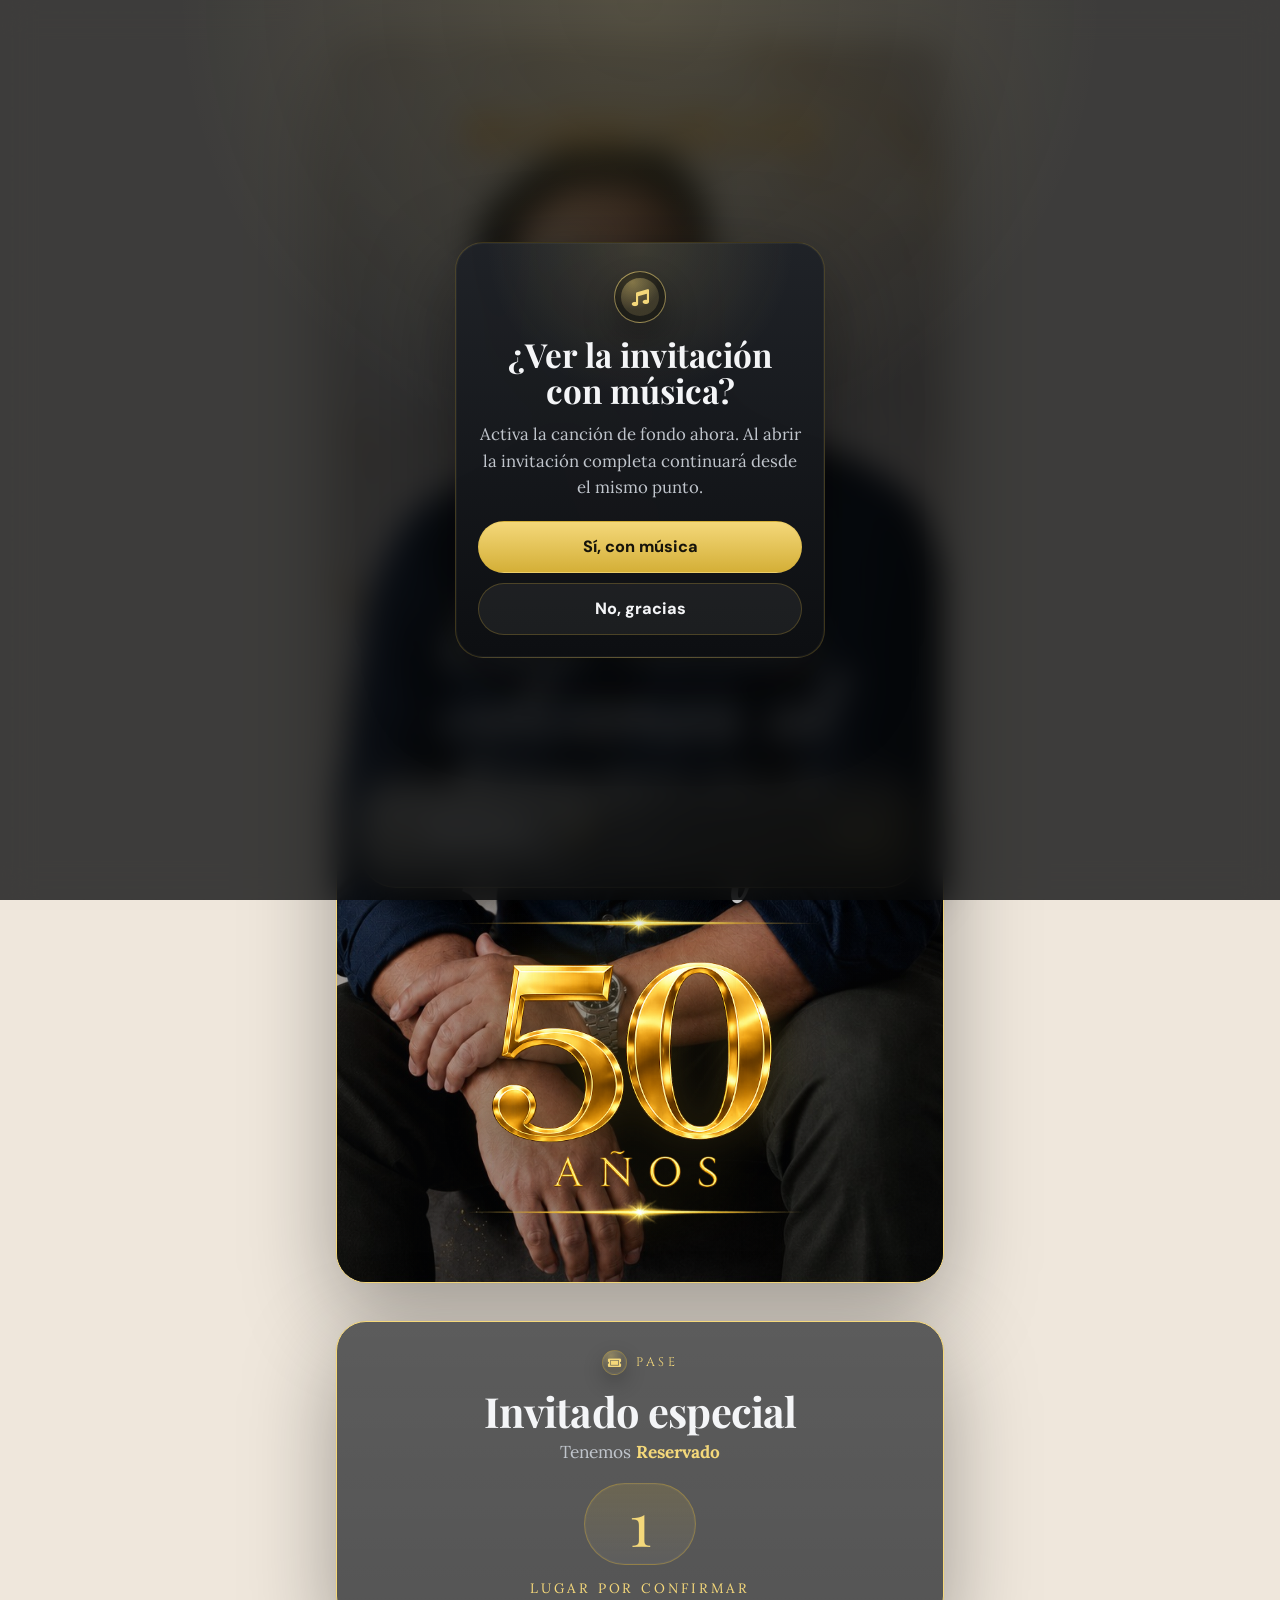
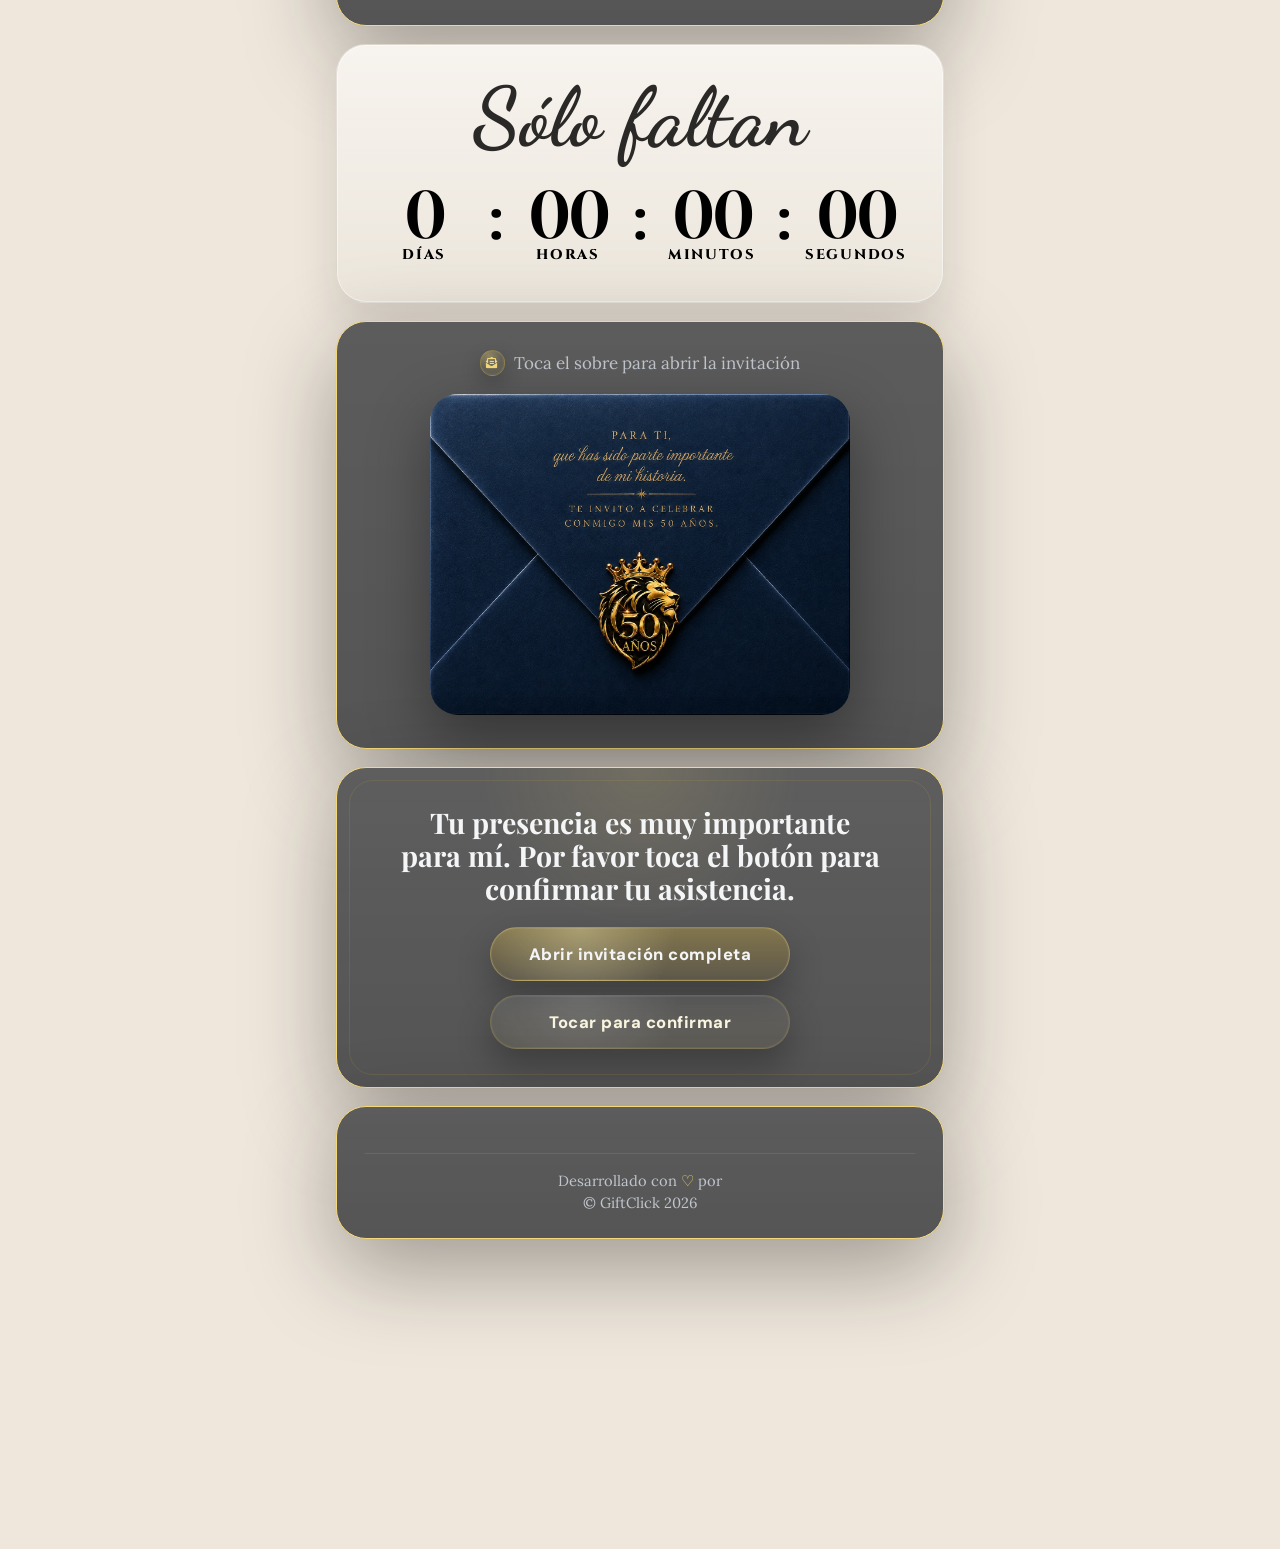
==== commit 4ace5dd7: "go" ====
--- a/index.html
+++ b/index.html
@@ -34,9 +34,8 @@
     <main class="page-shell cover-layout">
       <header class="hero-card cover-background overlay-surface">
         <div class="hero-stack">
-          <img style="width: 40%;" class="hero-number" src="assets/hugom.png" alt="50 años">
-          <p class="brand-line"></p>
-          <img style="margin-top: 250px;" class="hero-number" src="assets/logowell.png" alt="50 años">
+          <img style="width: 70%;" class="hero-number" src="assets/hugom.png" alt="50 años">
+          <p class="brand-line" style="margin-bottom: 400px;"></p>
           <h1 class="hero-name">Esta noche, volvemos al tiempo que nunca se fue.</h1>
           <p class="hero-tag hero-tag--with-number hero-tag--cover-number">
             <img class="hero-tag-number hero-tag-number--large" src="assets/50bien.png" alt="50">
@@ -111,10 +110,10 @@
     </main>
   </div>
 
-  <div id="music-player-bar" data-export-music-src="assets/music-nlllx8.mp3" data-export-music-title="Celebracion 50">
+  <div id="music-player-bar" data-export-music-src="assets/music-nlllx8.mp3" data-export-music-title="Mi Cancion">
     <div id="player-content">
       <div id="track-info">
-        <div id="track-title">Celebración 50</div>
+        <div id="track-title">Mi Canción</div>
         <div id="track-controls">
           <button id="play-btn" type="button" aria-label="Reproducir música">
             <svg viewBox="0 0 24 24" width="24" height="24" stroke="currentColor" fill="none">
--- a/css/invitacion-gray.css
+++ b/css/invitacion-gray.css
@@ -1124,51 +1124,100 @@
 
 body.invitation-page #music-player-bar {
   position: fixed;
-  left: auto;
-  bottom: 14px;
-  right: max(14px, calc((100vw - 430px) / 2 - 74px));
-  transform: none;
-  width: 58px;
-  height: 58px;
+  left: 50%;
+  right: auto;
+  bottom: max(12px, env(safe-area-inset-bottom, 0px));
+  transform: translateX(-50%);
+  width: min(calc(100% - 28px), 430px);
+  min-height: 116px;
   z-index: 1000;
   margin: 0;
-  padding: 0;
-  border-radius: 999px;
-  background: rgba(10, 11, 14, 0.82);
-  border: 1px solid rgba(255, 255, 255, 0.12);
-  box-shadow: 0 18px 44px rgba(0, 0, 0, 0.42), 0 0 0 1px rgba(212, 175, 55, 0.08);
-  backdrop-filter: blur(18px);
+  padding: 18px 0 16px;
+  border-radius: 34px;
+  background:
+    radial-gradient(circle at 22% 0%, rgba(255, 255, 255, 0.22), transparent 42%),
+    radial-gradient(circle at 82% 100%, rgba(0, 0, 0, 0.22), transparent 48%),
+    linear-gradient(145deg, rgba(96, 94, 89, 0.93), rgba(68, 68, 66, 0.96) 48%, rgba(49, 49, 49, 0.98));
+  border: 1px solid rgba(245, 216, 122, 0.5);
+  box-shadow:
+    0 -18px 46px rgba(39, 32, 19, 0.2),
+    16px 18px 44px rgba(0, 0, 0, 0.38),
+    -8px -10px 26px rgba(255, 255, 255, 0.16),
+    inset 1px 1px 0 rgba(255, 255, 255, 0.24),
+    inset -14px -16px 28px rgba(0, 0, 0, 0.26),
+    inset 0 0 0 1px rgba(255, 244, 188, 0.08);
+  backdrop-filter: blur(20px) saturate(112%);
+  color: #fff;
+  overflow: hidden;
+  isolation: isolate;
+}
+
+body.invitation-page #music-player-bar::before {
+  content: "";
+  position: absolute;
+  inset: 1px;
+  z-index: -1;
+  border-radius: inherit;
+  background:
+    linear-gradient(150deg, rgba(255, 255, 255, 0.18), transparent 36%),
+    linear-gradient(330deg, rgba(212, 175, 55, 0.12), transparent 48%);
+  box-shadow:
+    inset 10px 10px 22px rgba(255, 255, 255, 0.05),
+    inset -12px -14px 24px rgba(0, 0, 0, 0.18);
+  pointer-events: none;
 }
 
 body.invitation-page #player-content {
   max-width: none;
   height: 100%;
   margin: 0 auto;
-  padding: 0;
+  padding: 0 28px;
   display: flex;
+  flex-direction: column;
   align-items: center;
-  justify-content: center;
-  gap: 0;
+  justify-content: space-between;
+  gap: 14px;
 }
 
 body.invitation-page #track-info {
   display: flex;
   align-items: center;
-  justify-content: center;
-  gap: 0;
+  justify-content: space-between;
+  gap: 18px;
   width: 100%;
 }
 
 body.invitation-page #track-title {
-  display: none;
+  position: relative;
+  display: block;
+  padding-left: 36px;
+  color: #fff;
+  font-family: var(--inv-font-ui);
+  font-size: 1.18rem;
+  font-weight: 800;
+  line-height: 1.15;
+  letter-spacing: 0.01em;
+  white-space: nowrap;
+  overflow: hidden;
+  text-overflow: ellipsis;
 }
 
 body.invitation-page #track-title::before {
-  content: none;
+  content: "\266A";
+  position: absolute;
+  left: 0;
+  top: 50%;
+  transform: translateY(-50%);
+  color: var(--inv-gold-strong);
+  font-size: 1.62rem;
+  font-weight: 700;
+  line-height: 1;
+  text-shadow: 0 0 12px rgba(244, 216, 122, 0.42);
 }
 
 body.invitation-page #track-controls {
   display: flex;
+  flex: 0 0 auto;
   gap: 0;
   align-items: center;
   justify-content: center;
@@ -1176,52 +1225,111 @@
 
 body.invitation-page #play-btn,
 body.invitation-page #pause-btn {
-  width: 44px;
-  height: 44px;
+  width: 58px;
+  height: 58px;
   border-radius: 50%;
-  border: 1px solid rgba(212, 175, 55, 0.22);
-  background: rgba(255, 255, 255, 0.08);
-  color: var(--inv-text);
+  border: 1px solid rgba(245, 216, 122, 0.44);
+  background:
+    radial-gradient(circle at 34% 24%, rgba(255, 255, 255, 0.22), transparent 38%),
+    linear-gradient(145deg, rgba(104, 101, 92, 0.95), rgba(42, 42, 42, 0.96));
+  color: var(--inv-gold-strong);
+  box-shadow:
+    8px 9px 18px rgba(0, 0, 0, 0.34),
+    -5px -6px 13px rgba(255, 255, 255, 0.13),
+    inset 1px 1px 0 rgba(255, 255, 255, 0.2),
+    inset -5px -6px 12px rgba(0, 0, 0, 0.24);
   display: flex;
   align-items: center;
   justify-content: center;
   cursor: pointer;
-  transition: transform 0.2s ease, background 0.2s ease;
+  transition: transform 0.2s ease, background 0.2s ease, box-shadow 0.2s ease;
 }
 
 body.invitation-page #play-btn:hover,
 body.invitation-page #pause-btn:hover {
   transform: scale(1.05);
-  background: rgba(255, 255, 255, 0.16);
+  background:
+    radial-gradient(circle at 34% 24%, rgba(255, 255, 255, 0.28), transparent 38%),
+    linear-gradient(145deg, rgba(116, 111, 96, 0.96), rgba(50, 50, 50, 0.98));
+}
+
+body.invitation-page #play-btn:active,
+body.invitation-page #pause-btn:active {
+  transform: scale(0.97);
+  box-shadow:
+    4px 5px 12px rgba(0, 0, 0, 0.28),
+    -2px -3px 8px rgba(255, 255, 255, 0.1),
+    inset 5px 6px 12px rgba(0, 0, 0, 0.26),
+    inset -2px -2px 8px rgba(255, 255, 255, 0.1);
+}
+
+body.invitation-page #play-btn svg,
+body.invitation-page #pause-btn svg {
+  width: 26px;
+  height: 26px;
+  stroke-width: 1.7;
 }
 
 body.invitation-page #progress-container {
-  display: none;
+  display: flex;
+  align-items: center;
+  gap: 14px;
+  width: 100%;
 }
 
 body.invitation-page #progress-bar {
   flex: 1;
-  height: 4px;
+  height: 5px;
   border-radius: 999px;
-  background: rgba(255, 255, 255, 0.12);
+  background: rgba(28, 28, 28, 0.5);
   position: relative;
   overflow: hidden;
   cursor: pointer;
+  box-shadow:
+    inset 3px 3px 7px rgba(0, 0, 0, 0.38),
+    inset -2px -2px 5px rgba(255, 255, 255, 0.11);
 }
 
 body.invitation-page #progress-current {
   position: absolute;
   inset: 0 auto 0 0;
   width: 0;
-  background: linear-gradient(90deg, #f4d87a, #d4af37);
+  background: linear-gradient(90deg, var(--inv-gold-strong), var(--inv-gold));
   border-radius: inherit;
+  box-shadow: 0 0 12px rgba(244, 216, 122, 0.5);
+  transition: width 0.1s linear;
 }
 
 body.invitation-page #time-display {
   min-width: 52px;
   text-align: center;
-  color: var(--inv-muted);
-  font-size: 0.88rem;
+  color: var(--inv-gold-strong);
+  font-family: var(--inv-font-ui);
+  font-size: 1rem;
+  font-weight: 400;
+  line-height: 1;
+}
+
+@media (min-width: 720px) {
+  body.invitation-page #music-player-bar {
+    width: min(calc(100% - 42px), 560px);
+    min-height: 104px;
+    border-radius: 36px;
+  }
+
+  body.invitation-page #player-content {
+    flex-direction: row;
+    gap: 22px;
+    padding: 0 34px;
+  }
+
+  body.invitation-page #track-info {
+    flex: 0 0 42%;
+  }
+
+  body.invitation-page #progress-container {
+    flex: 1;
+  }
 }
 
 body.invitation-page .music-consent-backdrop {
@@ -1327,7 +1435,7 @@
     url("../assets/fotos invitacion 1/0.jpg");
   background-size: cover;
   background-position: center center;
-  filter: grayscale(1) contrast(1.03) brightness(1.08);
+  filter: none;
   transform: scale(1.03);
   z-index: 0;
 }
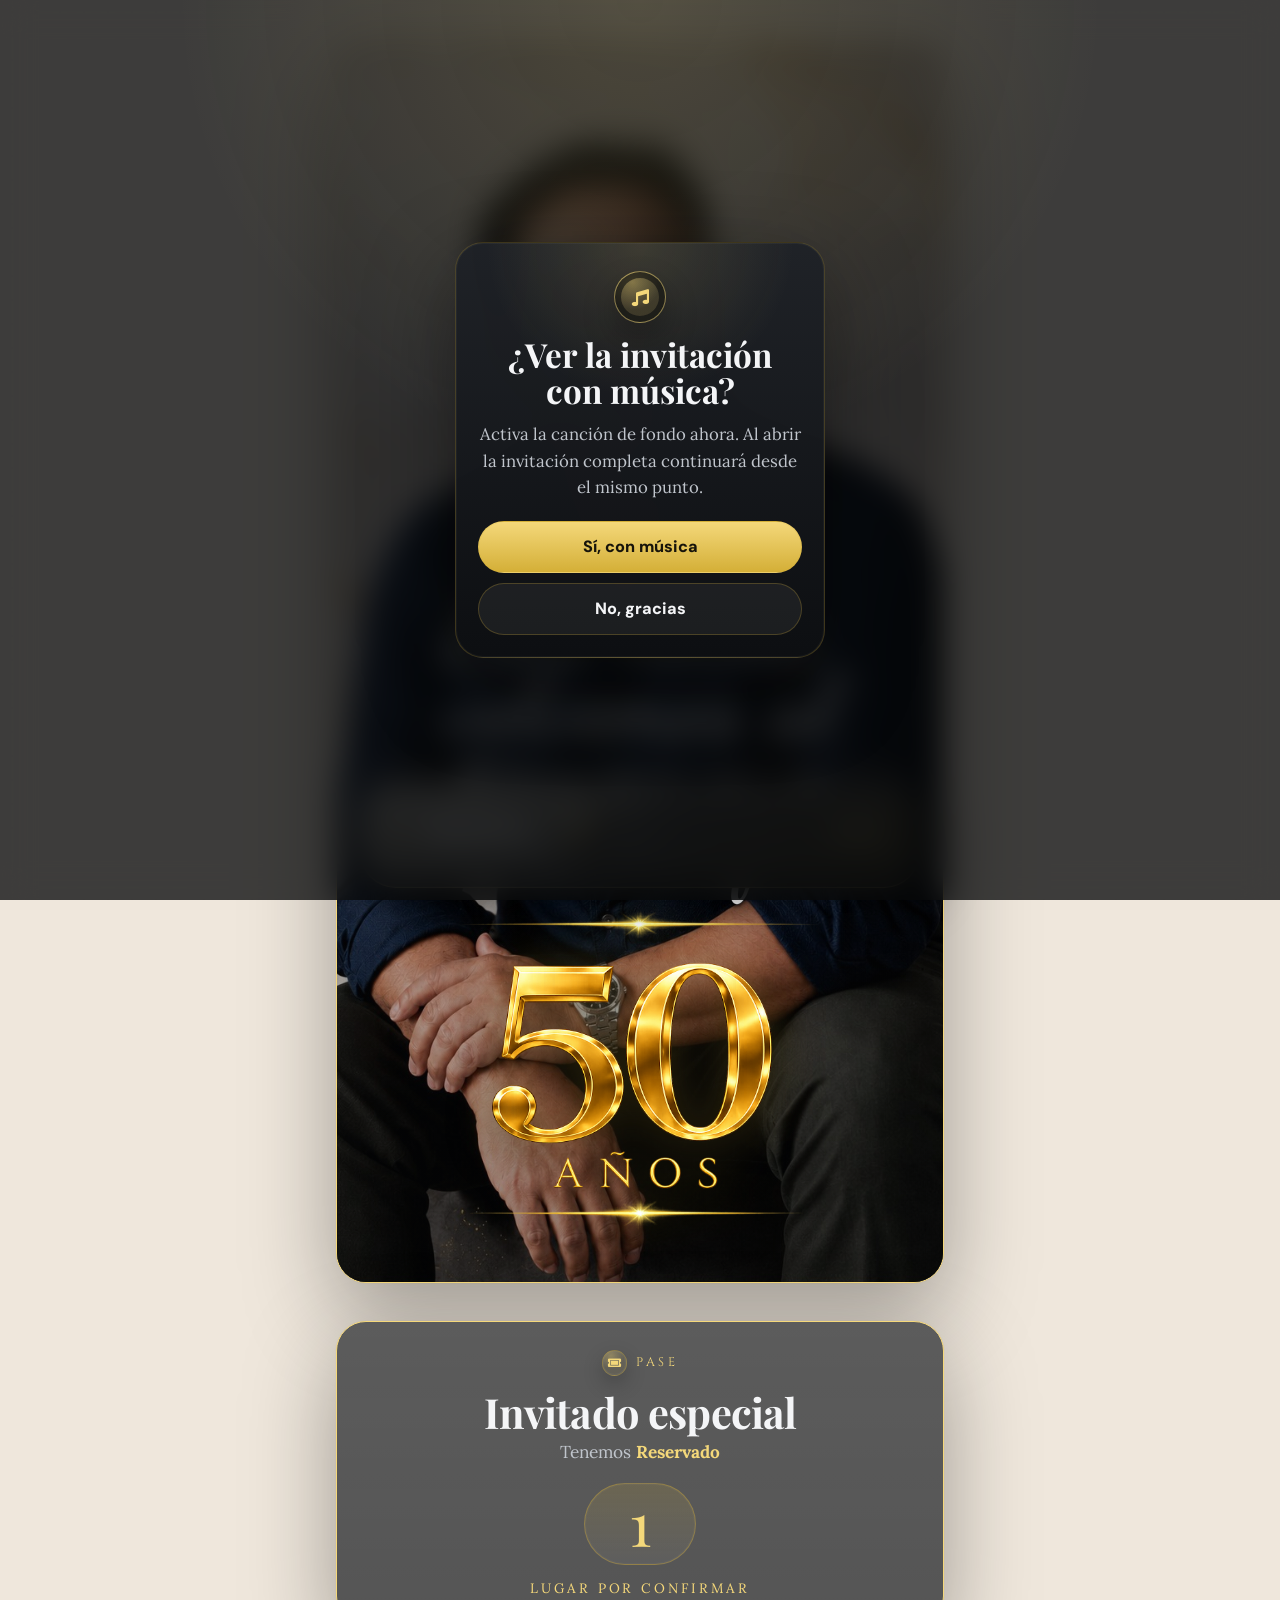
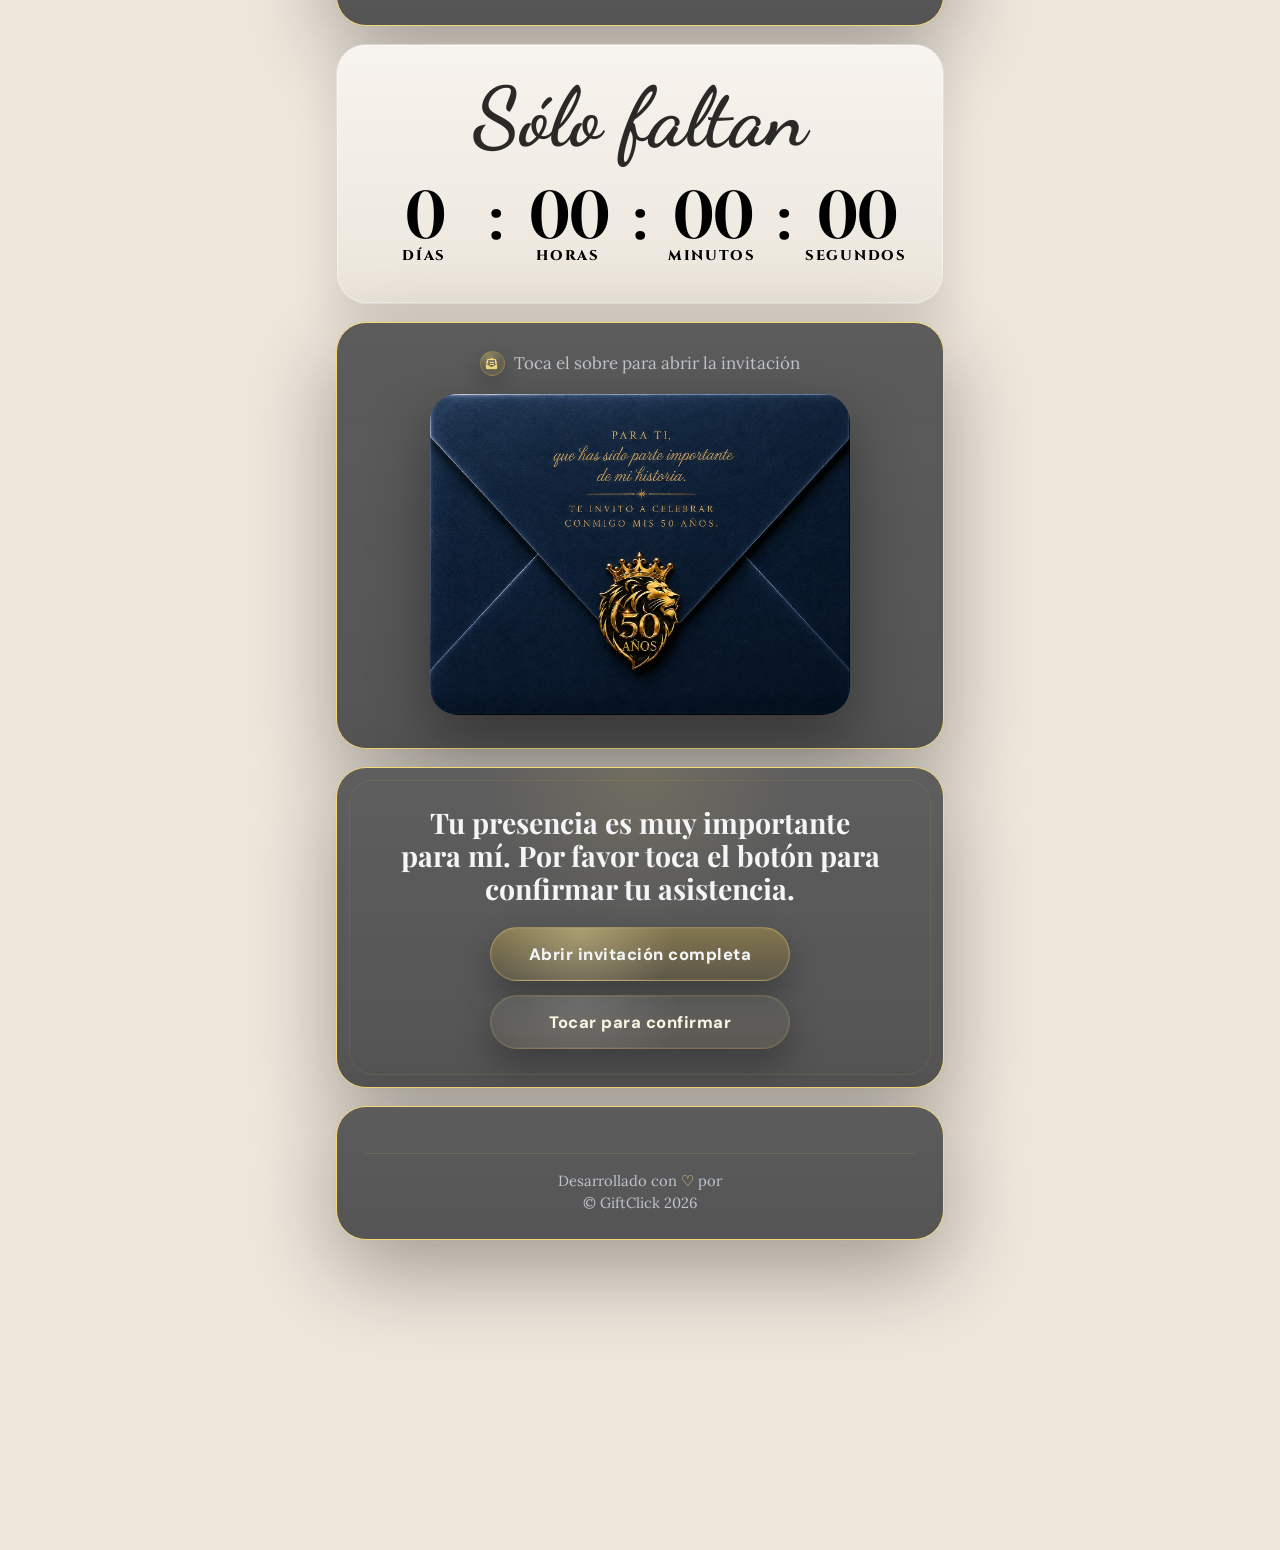
==== commit 9442ffab: "Actualizar index.html" ====
--- a/index.html
+++ b/index.html
@@ -34,8 +34,7 @@
     <main class="page-shell cover-layout">
       <header class="hero-card cover-background overlay-surface">
         <div class="hero-stack">
-          <img style="width: 70%;" class="hero-number" src="assets/hugom.png" alt="50 años">
-          <p class="brand-line" style="margin-bottom: 400px;"></p>
+          <p class="brand-line" style="margin-bottom: 500px;"></p>
           <h1 class="hero-name">Esta noche, volvemos al tiempo que nunca se fue.</h1>
           <p class="hero-tag hero-tag--with-number hero-tag--cover-number">
             <img class="hero-tag-number hero-tag-number--large" src="assets/50bien.png" alt="50">
